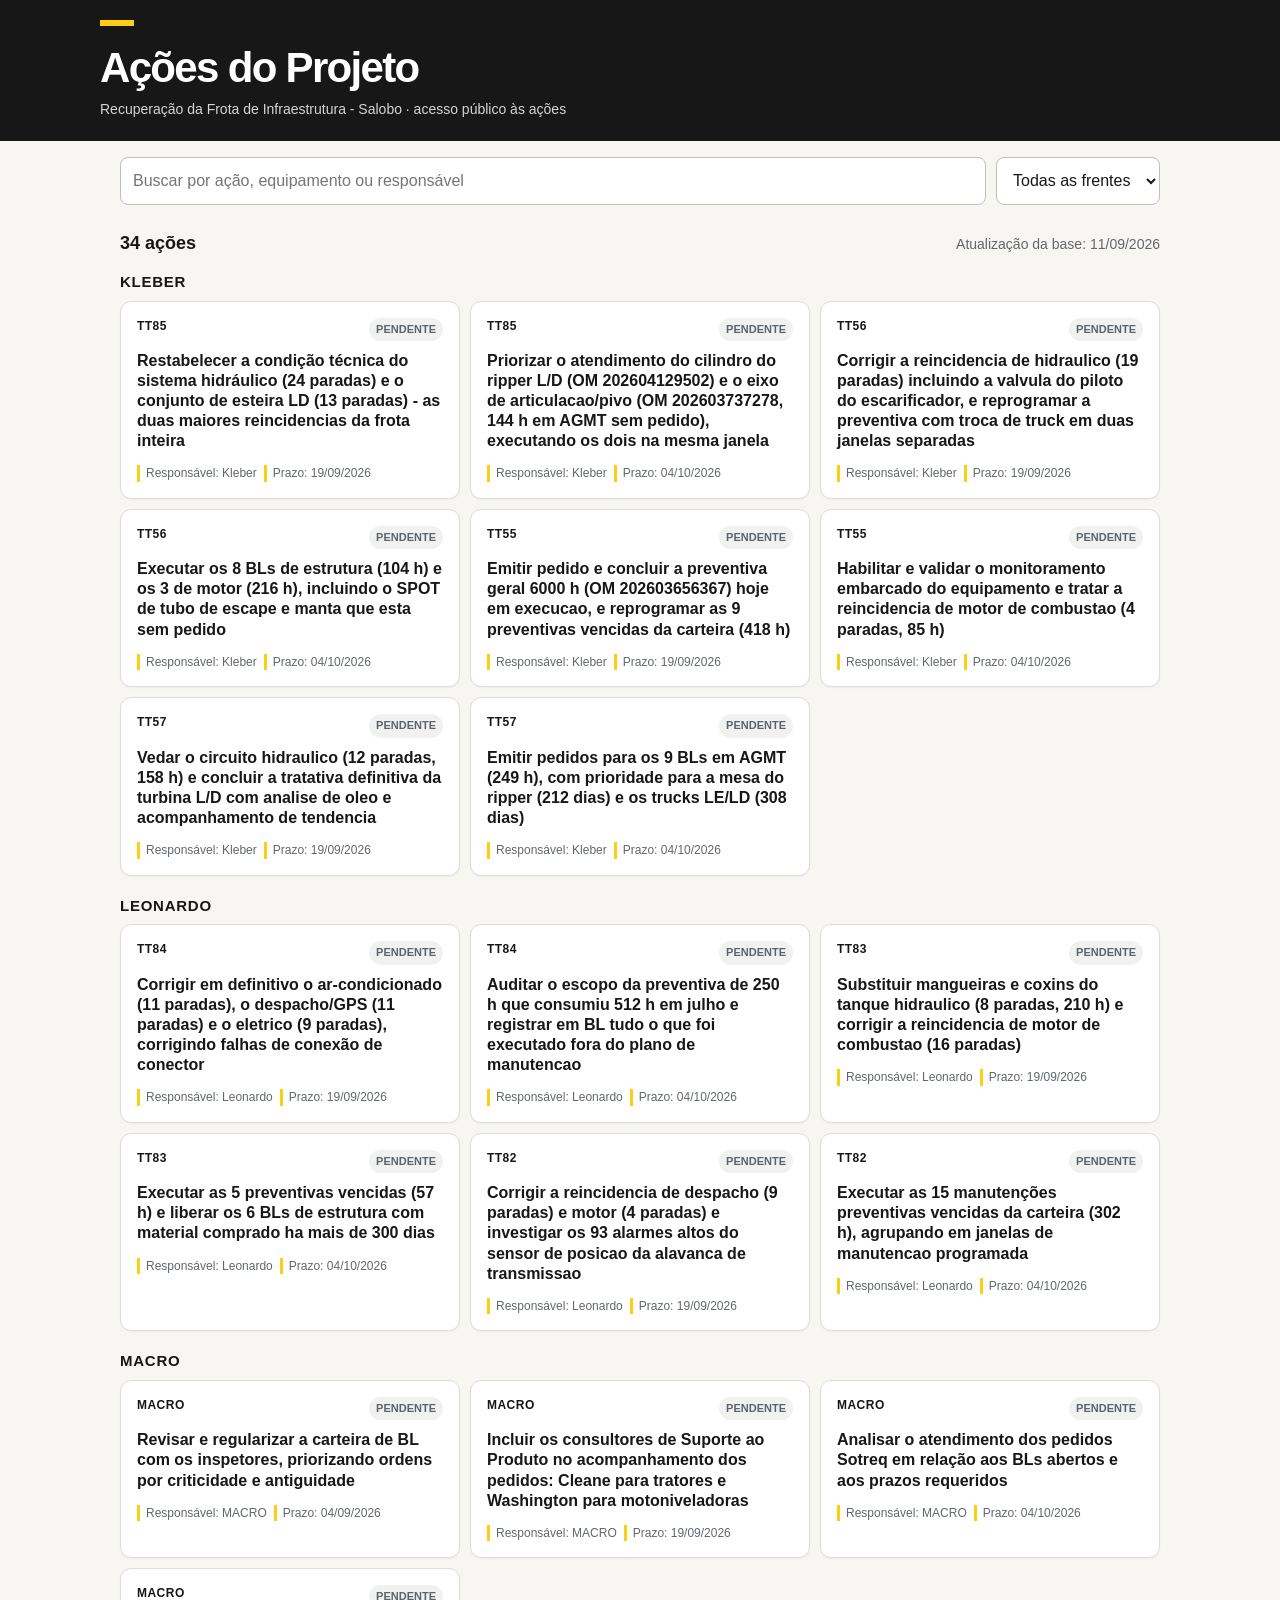
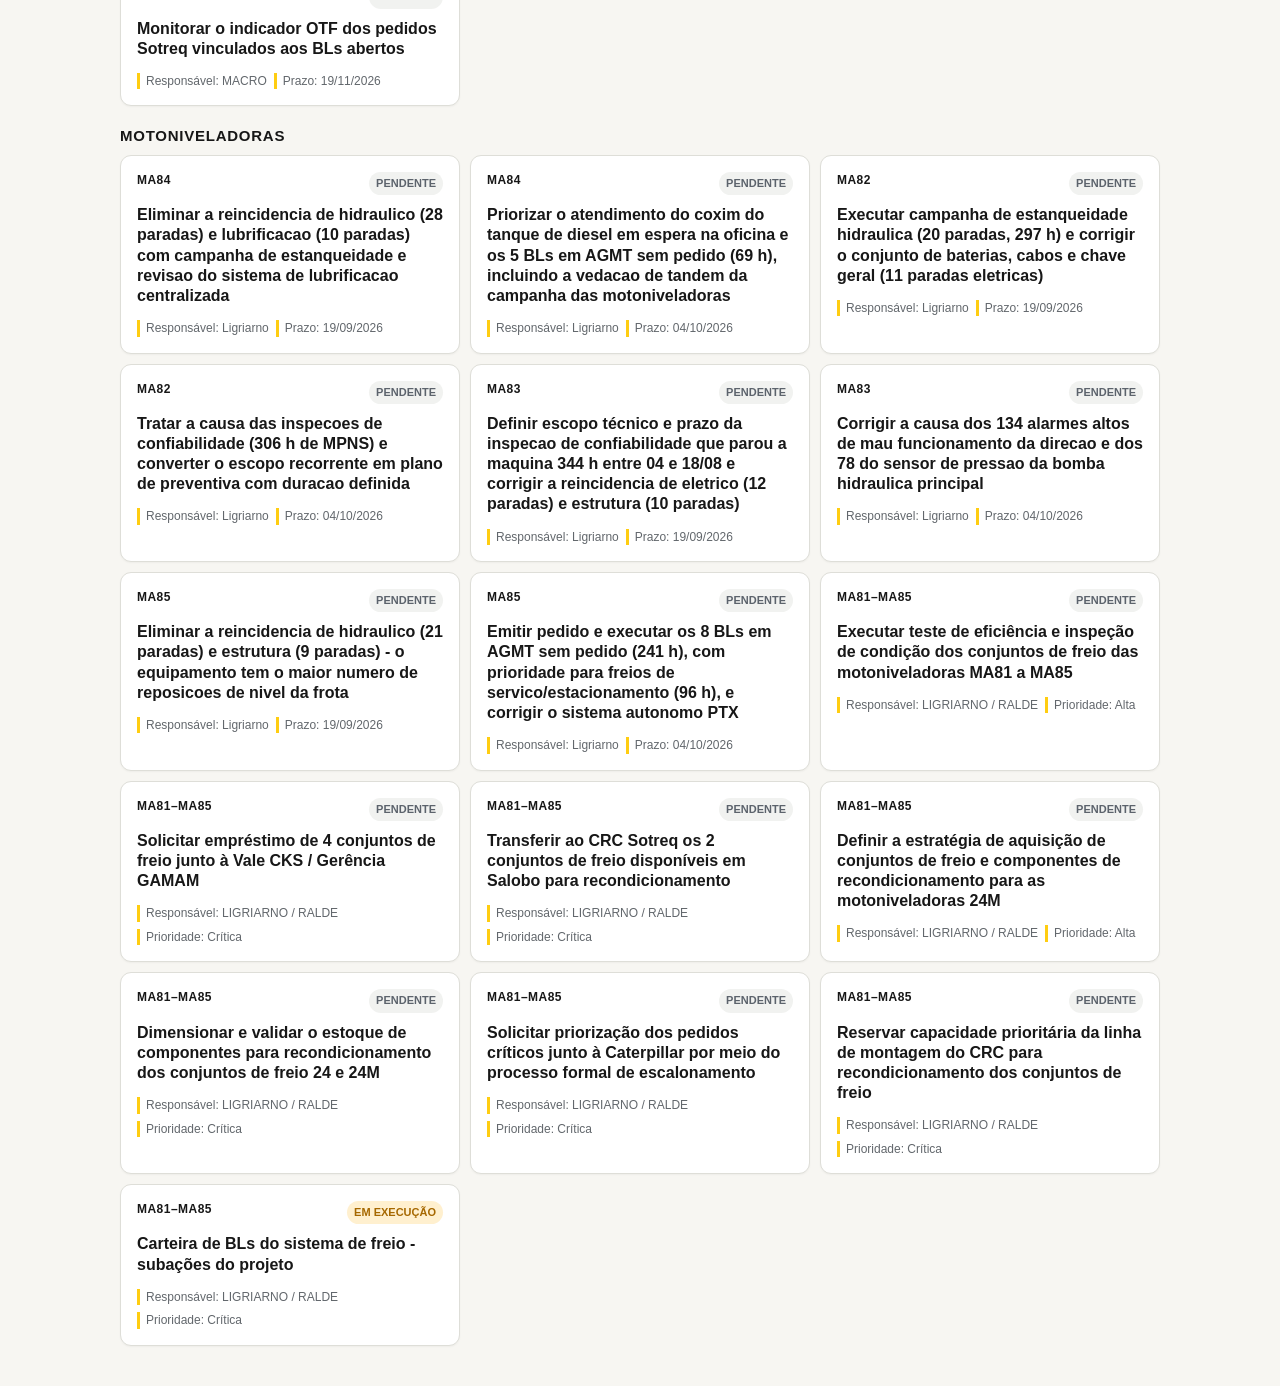
==== cliente/index.html @ 74383ab2 "Publica app do cliente com ações do projeto" ====
<!doctype html>
<html lang="pt-BR">
<head>
  <meta charset="utf-8">
  <meta name="viewport" content="width=device-width,initial-scale=1,viewport-fit=cover">
  <meta name="theme-color" content="#171717">
  <meta name="description" content="Ações do Projeto de Recuperação da Infraestrutura — Salobo.">
  <link rel="manifest" href="manifest.webmanifest">
  <link rel="apple-touch-icon" href="icon.svg">
  <title>Ações do Projeto — Salobo</title>
  <style>
    :root{--ink:#171717;--paper:#f7f6f2;--yellow:#ffcd11;--muted:#62676c;--line:#deded8;--green:#18794e;--red:#bf3d36;--amber:#a66800}*{box-sizing:border-box}body{margin:0;background:var(--paper);color:var(--ink);font-family:Arial,Helvetica,sans-serif;line-height:1.38}header{background:var(--ink);color:#fff;padding:max(20px,env(safe-area-inset-top)) 20px 22px}header>div,main{max-width:1080px;margin:auto}.mark{display:inline-block;width:34px;height:6px;background:var(--yellow);margin-bottom:14px}h1{font-size:clamp(25px,5vw,42px);line-height:1.06;margin:0 0 9px;letter-spacing:-.04em}header p{margin:0;color:#d5d5d2;font-size:14px}.controls{max-width:1080px;margin:0 auto;padding:16px 20px 10px;display:grid;gap:10px;grid-template-columns:1fr auto}.controls input,.controls select{width:100%;border:1px solid #bfc1bd;border-radius:8px;background:#fff;padding:12px;font:inherit;color:var(--ink)}main{padding:6px 20px 40px}.summary{display:flex;justify-content:space-between;align-items:baseline;gap:15px;margin:10px 0 16px;color:var(--muted);font-size:14px}.summary strong{color:var(--ink);font-size:18px}.groups{display:grid;gap:20px}.group>h2{font-size:15px;text-transform:uppercase;letter-spacing:.05em;margin:0 0 8px}.cards{display:grid;grid-template-columns:repeat(auto-fit,minmax(285px,1fr));gap:10px}.card{background:#fff;border:1px solid var(--line);border-radius:11px;padding:16px;box-shadow:0 1px 2px #0000000a}.card-top{display:flex;justify-content:space-between;gap:10px;margin-bottom:10px}.tag{font-weight:800;font-size:12px;letter-spacing:.04em}.status{font-size:11px;font-weight:800;padding:4px 7px;border-radius:99px;white-space:nowrap;background:#f0f1ef;color:#47505a}.status.concluida{background:#dff1e7;color:var(--green)}.status.execucao{background:#fff0cf;color:var(--amber)}.status.pendente{background:#f1f2f0;color:#5c636c}.title{font-weight:750;font-size:16px;line-height:1.26;margin:0 0 14px}.meta{display:flex;flex-wrap:wrap;gap:7px;color:var(--muted);font-size:12px}.meta span{border-left:3px solid var(--yellow);padding-left:6px}.empty{background:#fff;border:1px dashed #bbb;padding:26px;border-radius:10px;color:var(--muted);text-align:center}.install{position:fixed;right:16px;bottom:16px;z-index:2;border:0;border-radius:99px;background:var(--yellow);color:var(--ink);padding:12px 16px;font-weight:900;box-shadow:0 4px 16px #0004;cursor:pointer;display:none}@media(max-width:600px){header{padding-left:16px;padding-right:16px}.controls{padding-left:16px;padding-right:16px;grid-template-columns:1fr}main{padding-left:16px;padding-right:16px}.cards{grid-template-columns:1fr}.card{padding:14px}.summary{margin-top:5px}}
  </style>
</head>
<body>
<header><div><span class="mark"></span><h1>Ações do Projeto</h1><p id="subtitle"></p></div></header>
<section class="controls" aria-label="Filtros de ações"><input id="search" type="search" placeholder="Buscar por ação, equipamento ou responsável" autocomplete="off"><select id="front"><option value="">Todas as frentes</option></select></section>
<main><div class="summary"><strong id="count"></strong><span>Atualização da base: <span id="base"></span></span></div><section id="list" class="groups"></section></main>
<button id="install" class="install" type="button">Instalar app</button>
<script>
const DATA={"project":"Recuperação da Frota de Infraestrutura - Salobo","base":"11/09/2026","actions":[{"id":"M1","title":"Revisar e regularizar a carteira de BL com os inspetores, priorizando ordens por criticidade e antiguidade","status":"NÃO INICIADA","due":"04/09/2026","due_iso":"2026-09-04","front":"Macro","responsible":"MACRO","equipment":"MACRO","party":"","priority":""},{"id":"M2","title":"Incluir os consultores de Suporte ao Produto no acompanhamento dos pedidos: Cleane para tratores e Washington para motoniveladoras","status":"NÃO INICIADA","due":"19/09/2026","due_iso":"2026-09-19","front":"Macro","responsible":"MACRO","equipment":"MACRO","party":"","priority":""},{"id":"M3","title":"Analisar o atendimento dos pedidos Sotreq em relação aos BLs abertos e aos prazos requeridos","status":"NÃO INICIADA","due":"04/10/2026","due_iso":"2026-10-04","front":"Macro","responsible":"MACRO","equipment":"MACRO","party":"","priority":""},{"id":"M4","title":"Monitorar o indicador OTF dos pedidos Sotreq vinculados aos BLs abertos","status":"NÃO INICIADA","due":"19/11/2026","due_iso":"2026-11-19","front":"Macro","responsible":"MACRO","equipment":"MACRO","party":"","priority":""},{"id":"MA84-A1","title":"Eliminar a reincidencia de hidraulico (28 paradas) e lubrificacao (10 paradas) com campanha de estanqueidade e revisao do sistema de lubrificacao centralizada","status":"NÃO INICIADA","due":"19/09/2026","due_iso":"2026-09-19","front":"Motoniveladoras","responsible":"Ligriarno","equipment":"MA84","party":"","priority":""},{"id":"MA84-A2","title":"Priorizar o atendimento do coxim do tanque de diesel em espera na oficina e os 5 BLs em AGMT sem pedido (69 h), incluindo a vedacao de tandem da campanha das motoniveladoras","status":"NÃO INICIADA","due":"04/10/2026","due_iso":"2026-10-04","front":"Motoniveladoras","responsible":"Ligriarno","equipment":"MA84","party":"","priority":""},{"id":"MA82-A1","title":"Executar campanha de estanqueidade hidraulica (20 paradas, 297 h) e corrigir o conjunto de baterias, cabos e chave geral (11 paradas eletricas)","status":"NÃO INICIADA","due":"19/09/2026","due_iso":"2026-09-19","front":"Motoniveladoras","responsible":"Ligriarno","equipment":"MA82","party":"","priority":""},{"id":"MA82-A2","title":"Tratar a causa das inspecoes de confiabilidade (306 h de MPNS) e converter o escopo recorrente em plano de preventiva com duracao definida","status":"NÃO INICIADA","due":"04/10/2026","due_iso":"2026-10-04","front":"Motoniveladoras","responsible":"Ligriarno","equipment":"MA82","party":"","priority":""},{"id":"MA83-A1","title":"Definir escopo técnico e prazo da inspecao de confiabilidade que parou a maquina 344 h entre 04 e 18/08 e corrigir a reincidencia de eletrico (12 paradas) e estrutura (10 paradas)","status":"NÃO INICIADA","due":"19/09/2026","due_iso":"2026-09-19","front":"Motoniveladoras","responsible":"Ligriarno","equipment":"MA83","party":"","priority":""},{"id":"MA83-A2","title":"Corrigir a causa dos 134 alarmes altos de mau funcionamento da direcao e dos 78 do sensor de pressao da bomba hidraulica principal","status":"NÃO INICIADA","due":"04/10/2026","due_iso":"2026-10-04","front":"Motoniveladoras","responsible":"Ligriarno","equipment":"MA83","party":"","priority":""},{"id":"MA85-A1","title":"Eliminar a reincidencia de hidraulico (21 paradas) e estrutura (9 paradas) - o equipamento tem o maior numero de reposicoes de nivel da frota","status":"NÃO INICIADA","due":"19/09/2026","due_iso":"2026-09-19","front":"Motoniveladoras","responsible":"Ligriarno","equipment":"MA85","party":"","priority":""},{"id":"MA85-A2","title":"Emitir pedido e executar os 8 BLs em AGMT sem pedido (241 h), com prioridade para freios de servico/estacionamento (96 h), e corrigir o sistema autonomo PTX","status":"NÃO INICIADA","due":"04/10/2026","due_iso":"2026-10-04","front":"Motoniveladoras","responsible":"Ligriarno","equipment":"MA85","party":"","priority":""},{"id":"TT84-A1","title":"Corrigir em definitivo o ar-condicionado (11 paradas), o despacho/GPS (11 paradas) e o eletrico (9 paradas), corrigindo falhas de conexão de conector","status":"NÃO INICIADA","due":"19/09/2026","due_iso":"2026-09-19","front":"Leonardo","responsible":"Leonardo","equipment":"TT84","party":"","priority":""},{"id":"TT84-A2","title":"Auditar o escopo da preventiva de 250 h que consumiu 512 h em julho e registrar em BL tudo o que foi executado fora do plano de manutencao","status":"NÃO INICIADA","due":"04/10/2026","due_iso":"2026-10-04","front":"Leonardo","responsible":"Leonardo","equipment":"TT84","party":"","priority":""},{"id":"TT83-A1","title":"Substituir mangueiras e coxins do tanque hidraulico (8 paradas, 210 h) e corrigir a reincidencia de motor de combustao (16 paradas)","status":"NÃO INICIADA","due":"19/09/2026","due_iso":"2026-09-19","front":"Leonardo","responsible":"Leonardo","equipment":"TT83","party":"","priority":""},{"id":"TT83-A2","title":"Executar as 5 preventivas vencidas (57 h) e liberar os 6 BLs de estrutura com material comprado ha mais de 300 dias","status":"NÃO INICIADA","due":"04/10/2026","due_iso":"2026-10-04","front":"Leonardo","responsible":"Leonardo","equipment":"TT83","party":"","priority":""},{"id":"TT82-A1","title":"Corrigir a reincidencia de despacho (9 paradas) e motor (4 paradas) e investigar os 93 alarmes altos do sensor de posicao da alavanca de transmissao","status":"NÃO INICIADA","due":"19/09/2026","due_iso":"2026-09-19","front":"Leonardo","responsible":"Leonardo","equipment":"TT82","party":"","priority":""},{"id":"TT82-A2","title":"Executar as 15 manutenções preventivas vencidas da carteira (302 h), agrupando em janelas de manutencao programada","status":"NÃO INICIADA","due":"04/10/2026","due_iso":"2026-10-04","front":"Leonardo","responsible":"Leonardo","equipment":"TT82","party":"","priority":""},{"id":"TT85-A1","title":"Restabelecer a condição técnica do sistema hidráulico (24 paradas) e o conjunto de esteira LD (13 paradas) - as duas maiores reincidencias da frota inteira","status":"NÃO INICIADA","due":"19/09/2026","due_iso":"2026-09-19","front":"Kleber","responsible":"Kleber","equipment":"TT85","party":"","priority":""},{"id":"TT85-A2","title":"Priorizar o atendimento do cilindro do ripper L/D (OM 202604129502) e o eixo de articulacao/pivo (OM 202603737278, 144 h em AGMT sem pedido), executando os dois na mesma janela","status":"NÃO INICIADA","due":"04/10/2026","due_iso":"2026-10-04","front":"Kleber","responsible":"Kleber","equipment":"TT85","party":"","priority":""},{"id":"TT56-A1","title":"Corrigir a reincidencia de hidraulico (19 paradas) incluindo a valvula do piloto do escarificador, e reprogramar a preventiva com troca de truck em duas janelas separadas","status":"NÃO INICIADA","due":"19/09/2026","due_iso":"2026-09-19","front":"Kleber","responsible":"Kleber","equipment":"TT56","party":"","priority":""},{"id":"TT56-A2","title":"Executar os 8 BLs de estrutura (104 h) e os 3 de motor (216 h), incluindo o SPOT de tubo de escape e manta que esta sem pedido","status":"NÃO INICIADA","due":"04/10/2026","due_iso":"2026-10-04","front":"Kleber","responsible":"Kleber","equipment":"TT56","party":"","priority":""},{"id":"TT55-A1","title":"Emitir pedido e concluir a preventiva geral 6000 h (OM 202603656367) hoje em execucao, e reprogramar as 9 preventivas vencidas da carteira (418 h)","status":"NÃO INICIADA","due":"19/09/2026","due_iso":"2026-09-19","front":"Kleber","responsible":"Kleber","equipment":"TT55","party":"","priority":""},{"id":"TT55-A2","title":"Habilitar e validar o monitoramento embarcado do equipamento e tratar a reincidencia de motor de combustao (4 paradas, 85 h)","status":"NÃO INICIADA","due":"04/10/2026","due_iso":"2026-10-04","front":"Kleber","responsible":"Kleber","equipment":"TT55","party":"","priority":""},{"id":"TT57-A1","title":"Vedar o circuito hidraulico (12 paradas, 158 h) e concluir a tratativa definitiva da turbina L/D com analise de oleo e acompanhamento de tendencia","status":"NÃO INICIADA","due":"19/09/2026","due_iso":"2026-09-19","front":"Kleber","responsible":"Kleber","equipment":"TT57","party":"","priority":""},{"id":"TT57-A2","title":"Emitir pedidos para os 9 BLs em AGMT (249 h), com prioridade para a mesa do ripper (212 dias) e os trucks LE/LD (308 dias)","status":"NÃO INICIADA","due":"04/10/2026","due_iso":"2026-10-04","front":"Kleber","responsible":"Kleber","equipment":"TT57","party":"","priority":""},{"id":"V-01","title":"Executar teste de eficiência e inspeção de condição dos conjuntos de freio das motoniveladoras MA81 a MA85","status":"NÃO INICIADA","due":"","due_iso":"","front":"Motoniveladoras","responsible":"LIGRIARNO / RALDE","equipment":"MA81–MA85","party":"Vale","priority":"Alta"},{"id":"V-02","title":"Solicitar empréstimo de 4 conjuntos de freio junto à Vale CKS / Gerência GAMAM","status":"NÃO INICIADA","due":"","due_iso":"","front":"Motoniveladoras","responsible":"LIGRIARNO / RALDE","equipment":"MA81–MA85","party":"Vale","priority":"Crítica"},{"id":"V-03","title":"Transferir ao CRC Sotreq os 2 conjuntos de freio disponíveis em Salobo para recondicionamento","status":"NÃO INICIADA","due":"","due_iso":"","front":"Motoniveladoras","responsible":"LIGRIARNO / RALDE","equipment":"MA81–MA85","party":"Vale","priority":"Crítica"},{"id":"V-04","title":"Definir a estratégia de aquisição de conjuntos de freio e componentes de recondicionamento para as motoniveladoras 24M","status":"NÃO INICIADA","due":"","due_iso":"","front":"Motoniveladoras","responsible":"LIGRIARNO / RALDE","equipment":"MA81–MA85","party":"Vale","priority":"Alta"},{"id":"S-01","title":"Dimensionar e validar o estoque de componentes para recondicionamento dos conjuntos de freio 24 e 24M","status":"NÃO INICIADA","due":"","due_iso":"","front":"Motoniveladoras","responsible":"LIGRIARNO / RALDE","equipment":"MA81–MA85","party":"Sotreq","priority":"Crítica"},{"id":"S-02","title":"Solicitar priorização dos pedidos críticos junto à Caterpillar por meio do processo formal de escalonamento","status":"NÃO INICIADA","due":"","due_iso":"","front":"Motoniveladoras","responsible":"LIGRIARNO / RALDE","equipment":"MA81–MA85","party":"Sotreq / CSP","priority":"Crítica"},{"id":"S-03","title":"Reservar capacidade prioritária da linha de montagem do CRC para recondicionamento dos conjuntos de freio","status":"NÃO INICIADA","due":"","due_iso":"","front":"Motoniveladoras","responsible":"LIGRIARNO / RALDE","equipment":"MA81–MA85","party":"Sotreq / Gerência Suporte ao Produto","priority":"Crítica"},{"id":"FREIO-BL","title":"Carteira de BLs do sistema de freio - subações do projeto","status":"EM EXECUÇÃO","due":"","due_iso":"","front":"Motoniveladoras","responsible":"LIGRIARNO / RALDE","equipment":"MA81–MA85","party":"Vale / Sotreq","priority":"Crítica"}]};
const esc=v=>String(v??'').replace(/[&<>"']/g,c=>({'&':'&amp;','<':'&lt;','>':'&gt;','"':'&quot;',"'":'&#39;'}[c]));
const normal=v=>String(v||'').normalize('NFD').replace(/[\u0300-\u036f]/g,'').toLowerCase();
const labelStatus=s=>{const n=normal(s);return n.includes('conclu')?'CONCLUÍDA':n.includes('execu')?'EM EXECUÇÃO':'PENDENTE'};
const slug=s=>labelStatus(s)==='CONCLUÍDA'?'concluida':labelStatus(s)==='EM EXECUÇÃO'?'execucao':'pendente';
const fronts=[...new Set(DATA.actions.map(a=>a.front))].sort((a,b)=>a.localeCompare(b,'pt-BR'));
document.getElementById('subtitle').textContent=DATA.project+' · acesso público às ações'; document.getElementById('base').textContent=DATA.base;
document.getElementById('front').innerHTML+fronts.map(f=>'<option>'+esc(f)+'</option>').join('');
function render(){const q=normal(document.getElementById('search').value),front=document.getElementById('front').value;const arr=DATA.actions.filter(a=>!front||a.front===front).filter(a=>!q||normal([a.title,a.equipment,a.responsible,a.front,a.party].join(' ')).includes(q));document.getElementById('count').textContent=arr.length+' '+(arr.length===1?'ação':'ações');const groups=Object.groupBy(arr,a=>a.front);document.getElementById('list').innerHTML=arr.length?Object.entries(groups).sort(([a],[b])=>a.localeCompare(b,'pt-BR')).map(([name,items])=>'<section class="group"><h2>'+esc(name)+'</h2><div class="cards">'+items.map(a=>'<article class="card"><div class="card-top"><span class="tag">'+esc(a.equipment||a.id)+'</span><span class="status '+slug(a.status)+'">'+labelStatus(a.status)+'</span></div><p class="title">'+esc(a.title)+'</p><div class="meta"><span>Responsável: '+esc(a.responsible)+'</span>'+(a.due?'<span>Prazo: '+esc(a.due)+'</span>':'')+(a.priority?'<span>Prioridade: '+esc(a.priority)+'</span>':'')+'</div></article>').join('')+'</div></section>').join(''):'<div class="empty">Nenhuma ação encontrada com este filtro.</div>'}render();document.getElementById('search').addEventListener('input',render);document.getElementById('front').addEventListener('change',render);
let deferredPrompt;const install=document.getElementById('install');window.addEventListener('beforeinstallprompt',e=>{e.preventDefault();deferredPrompt=e;install.style.display='block'});install.addEventListener('click',async()=>{if(!deferredPrompt)return;deferredPrompt.prompt();await deferredPrompt.userChoice;deferredPrompt=null;install.style.display='none'});if('serviceWorker' in navigator)navigator.serviceWorker.register('sw.js');
</script>
</body></html>
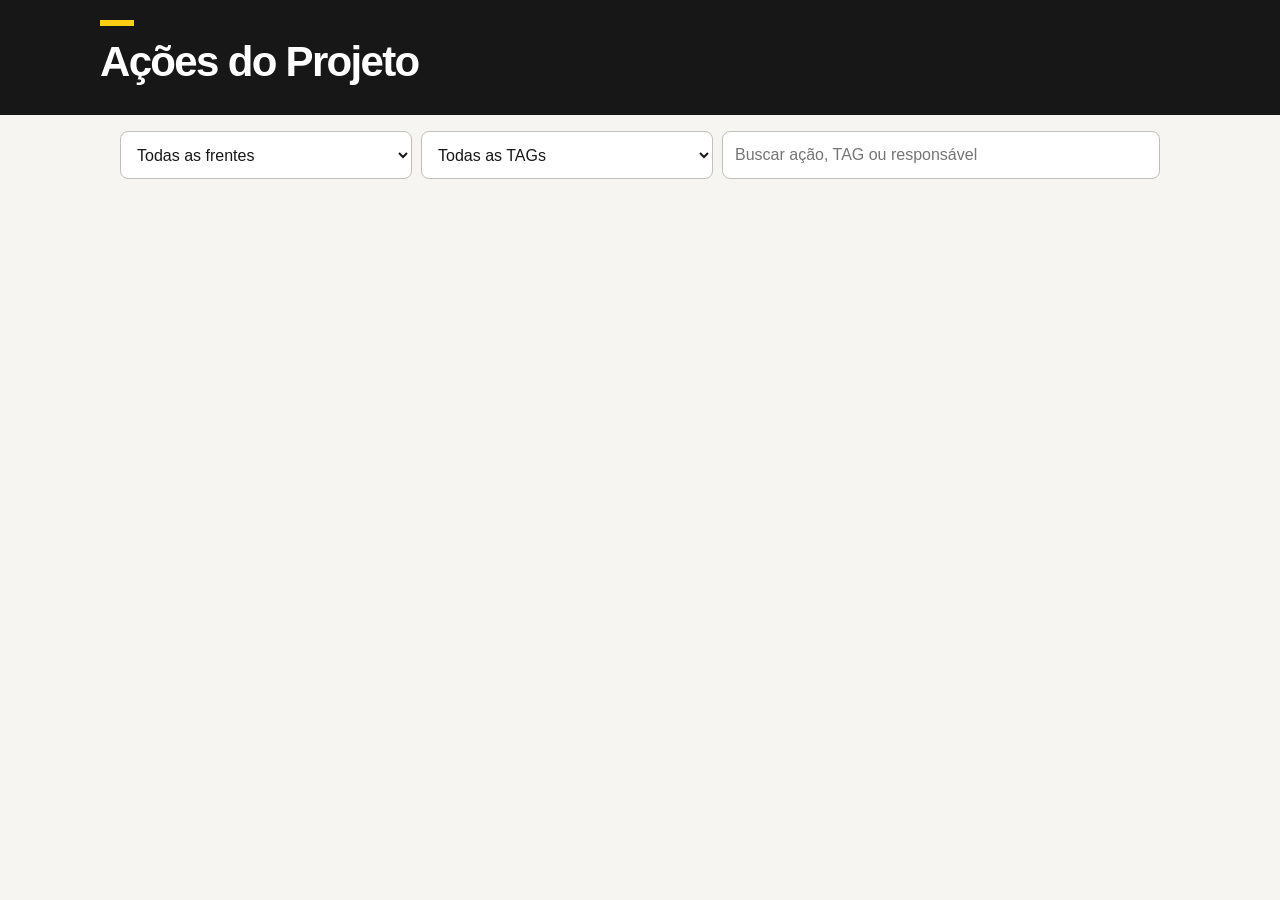
==== commit 3e38fd2a: "Atualiza app cliente com filtros, subações e execução" ====
--- a/cliente/index.html
+++ b/cliente/index.html
@@ -1,32 +1,28 @@
 <!doctype html>
-<html lang="pt-BR">
-<head>
-  <meta charset="utf-8">
-  <meta name="viewport" content="width=device-width,initial-scale=1,viewport-fit=cover">
-  <meta name="theme-color" content="#171717">
-  <meta name="description" content="Ações do Projeto de Recuperação da Infraestrutura — Salobo.">
-  <link rel="manifest" href="manifest.webmanifest">
-  <link rel="apple-touch-icon" href="icon.svg">
-  <title>Ações do Projeto — Salobo</title>
-  <style>
-    :root{--ink:#171717;--paper:#f7f6f2;--yellow:#ffcd11;--muted:#62676c;--line:#deded8;--green:#18794e;--red:#bf3d36;--amber:#a66800}*{box-sizing:border-box}body{margin:0;background:var(--paper);color:var(--ink);font-family:Arial,Helvetica,sans-serif;line-height:1.38}header{background:var(--ink);color:#fff;padding:max(20px,env(safe-area-inset-top)) 20px 22px}header>div,main{max-width:1080px;margin:auto}.mark{display:inline-block;width:34px;height:6px;background:var(--yellow);margin-bottom:14px}h1{font-size:clamp(25px,5vw,42px);line-height:1.06;margin:0 0 9px;letter-spacing:-.04em}header p{margin:0;color:#d5d5d2;font-size:14px}.controls{max-width:1080px;margin:0 auto;padding:16px 20px 10px;display:grid;gap:10px;grid-template-columns:1fr auto}.controls input,.controls select{width:100%;border:1px solid #bfc1bd;border-radius:8px;background:#fff;padding:12px;font:inherit;color:var(--ink)}main{padding:6px 20px 40px}.summary{display:flex;justify-content:space-between;align-items:baseline;gap:15px;margin:10px 0 16px;color:var(--muted);font-size:14px}.summary strong{color:var(--ink);font-size:18px}.groups{display:grid;gap:20px}.group>h2{font-size:15px;text-transform:uppercase;letter-spacing:.05em;margin:0 0 8px}.cards{display:grid;grid-template-columns:repeat(auto-fit,minmax(285px,1fr));gap:10px}.card{background:#fff;border:1px solid var(--line);border-radius:11px;padding:16px;box-shadow:0 1px 2px #0000000a}.card-top{display:flex;justify-content:space-between;gap:10px;margin-bottom:10px}.tag{font-weight:800;font-size:12px;letter-spacing:.04em}.status{font-size:11px;font-weight:800;padding:4px 7px;border-radius:99px;white-space:nowrap;background:#f0f1ef;color:#47505a}.status.concluida{background:#dff1e7;color:var(--green)}.status.execucao{background:#fff0cf;color:var(--amber)}.status.pendente{background:#f1f2f0;color:#5c636c}.title{font-weight:750;font-size:16px;line-height:1.26;margin:0 0 14px}.meta{display:flex;flex-wrap:wrap;gap:7px;color:var(--muted);font-size:12px}.meta span{border-left:3px solid var(--yellow);padding-left:6px}.empty{background:#fff;border:1px dashed #bbb;padding:26px;border-radius:10px;color:var(--muted);text-align:center}.install{position:fixed;right:16px;bottom:16px;z-index:2;border:0;border-radius:99px;background:var(--yellow);color:var(--ink);padding:12px 16px;font-weight:900;box-shadow:0 4px 16px #0004;cursor:pointer;display:none}@media(max-width:600px){header{padding-left:16px;padding-right:16px}.controls{padding-left:16px;padding-right:16px;grid-template-columns:1fr}main{padding-left:16px;padding-right:16px}.cards{grid-template-columns:1fr}.card{padding:14px}.summary{margin-top:5px}}
-  </style>
-</head>
-<body>
+<html lang="pt-BR"><head>
+<meta charset="utf-8"><meta name="viewport" content="width=device-width,initial-scale=1,viewport-fit=cover"><meta name="theme-color" content="#171717">
+<meta name="description" content="Ações do Projeto de Recuperação da Infraestrutura — Salobo."><link rel="manifest" href="manifest.webmanifest"><link rel="apple-touch-icon" href="icon.svg">
+<title>Ações do Projeto — Salobo</title>
+<style>
+:root{--ink:#171717;--paper:#f6f5f1;--yellow:#ffcd11;--muted:#62676c;--line:#deded8;--green:#18794e;--amber:#a66800}*{box-sizing:border-box}body{margin:0;background:var(--paper);color:var(--ink);font-family:Arial,Helvetica,sans-serif;line-height:1.38}header{background:var(--ink);color:#fff;padding:max(20px,env(safe-area-inset-top)) 20px 22px}header>div,main,.controls{max-width:1080px;margin:auto}.mark{display:block;width:34px;height:6px;background:var(--yellow);margin-bottom:14px}h1{font-size:clamp(26px,5vw,42px);line-height:1.05;margin:0 0 9px;letter-spacing:-.04em}header p{margin:0;color:#d5d5d2;font-size:14px}.controls{padding:16px 20px 8px;display:grid;gap:9px;grid-template-columns:1fr 1fr 1.5fr}.controls input,.controls select{width:100%;border:1px solid #bfc1bd;border-radius:8px;background:#fff;padding:12px;font:inherit;color:var(--ink)}main{padding:5px 20px 42px}.meters{display:grid;grid-template-columns:repeat(2,minmax(0,1fr));gap:10px;margin:8px 0 18px}.meter{background:#fff;border:1px solid var(--line);border-radius:10px;padding:10px;display:flex;align-items:center;gap:12px}.meter svg{width:112px;flex:0 0 112px}.meter b{display:block;font-size:26px;line-height:1}.meter small{display:block;color:var(--muted);margin-top:3px}.groups{display:grid;gap:20px}.group>h2{font-size:15px;text-transform:uppercase;letter-spacing:.05em;margin:0 0 8px}.cards{display:grid;grid-template-columns:repeat(auto-fit,minmax(300px,1fr));gap:10px}.card{background:#fff;border:1px solid var(--line);border-radius:11px;overflow:hidden}.action{padding:14px}.actiontop{display:grid;grid-template-columns:auto 1fr auto;gap:9px;align-items:start}.check{width:20px;height:20px;accent-color:var(--green);cursor:pointer;margin-top:1px}.tag{font-size:11px;font-weight:900;letter-spacing:.05em}.title{font-weight:750;font-size:16px;line-height:1.27;margin:6px 0 12px}.state{font-size:10px;font-weight:900;padding:4px 7px;border-radius:99px;background:#f0f1ef;white-space:nowrap}.state.done{background:#dff1e7;color:var(--green)}.meta{display:flex;flex-wrap:wrap;gap:7px;color:var(--muted);font-size:12px}.meta span{border-left:3px solid var(--yellow);padding-left:6px}details{border-top:1px solid var(--line)}summary{padding:10px 14px;font-weight:800;font-size:12px;cursor:pointer;color:#343a40}summary::marker{color:var(--amber)}.subs{padding:0 14px 12px;display:grid;gap:7px}.subrow{display:grid;grid-template-columns:auto 1fr;gap:8px;padding:9px;background:#f7f8f6;border-radius:7px;font-size:12px}.subrow b{display:block;font-size:10px;color:#545c64;margin-bottom:3px}.empty{background:#fff;border:1px dashed #bbb;padding:26px;border-radius:10px;color:var(--muted);text-align:center}.install{position:fixed;right:16px;bottom:16px;z-index:2;border:0;border-radius:99px;background:var(--yellow);color:var(--ink);padding:12px 16px;font-weight:900;box-shadow:0 4px 16px #0004;cursor:pointer;display:none}@media(max-width:700px){header{padding-left:16px;padding-right:16px}.controls{padding-left:16px;padding-right:16px;grid-template-columns:1fr}.meters{grid-template-columns:1fr}.meter svg{width:96px;flex-basis:96px}main{padding-left:16px;padding-right:16px}.cards{grid-template-columns:1fr}.action{padding:13px}}
+</style></head><body>
 <header><div><span class="mark"></span><h1>Ações do Projeto</h1><p id="subtitle"></p></div></header>
-<section class="controls" aria-label="Filtros de ações"><input id="search" type="search" placeholder="Buscar por ação, equipamento ou responsável" autocomplete="off"><select id="front"><option value="">Todas as frentes</option></select></section>
-<main><div class="summary"><strong id="count"></strong><span>Atualização da base: <span id="base"></span></span></div><section id="list" class="groups"></section></main>
-<button id="install" class="install" type="button">Instalar app</button>
+<section class="controls" aria-label="Filtros de ações"><select id="front" aria-label="Frente responsável"><option value="">Todas as frentes</option></select><select id="tag" aria-label="TAG da frota"><option value="">Todas as TAGs</option></select><input id="search" type="search" placeholder="Buscar ação, TAG ou responsável" autocomplete="off"></section>
+<main><section class="meters" id="meters" aria-label="Medidores de execução"></section><section id="list" class="groups"></section></main><button id="install" class="install" type="button">Instalar app</button>
 <script>
-const DATA={"project":"Recuperação da Frota de Infraestrutura - Salobo","base":"11/09/2026","actions":[{"id":"M1","title":"Revisar e regularizar a carteira de BL com os inspetores, priorizando ordens por criticidade e antiguidade","status":"NÃO INICIADA","due":"04/09/2026","due_iso":"2026-09-04","front":"Macro","responsible":"MACRO","equipment":"MACRO","party":"","priority":""},{"id":"M2","title":"Incluir os consultores de Suporte ao Produto no acompanhamento dos pedidos: Cleane para tratores e Washington para motoniveladoras","status":"NÃO INICIADA","due":"19/09/2026","due_iso":"2026-09-19","front":"Macro","responsible":"MACRO","equipment":"MACRO","party":"","priority":""},{"id":"M3","title":"Analisar o atendimento dos pedidos Sotreq em relação aos BLs abertos e aos prazos requeridos","status":"NÃO INICIADA","due":"04/10/2026","due_iso":"2026-10-04","front":"Macro","responsible":"MACRO","equipment":"MACRO","party":"","priority":""},{"id":"M4","title":"Monitorar o indicador OTF dos pedidos Sotreq vinculados aos BLs abertos","status":"NÃO INICIADA","due":"19/11/2026","due_iso":"2026-11-19","front":"Macro","responsible":"MACRO","equipment":"MACRO","party":"","priority":""},{"id":"MA84-A1","title":"Eliminar a reincidencia de hidraulico (28 paradas) e lubrificacao (10 paradas) com campanha de estanqueidade e revisao do sistema de lubrificacao centralizada","status":"NÃO INICIADA","due":"19/09/2026","due_iso":"2026-09-19","front":"Motoniveladoras","responsible":"Ligriarno","equipment":"MA84","party":"","priority":""},{"id":"MA84-A2","title":"Priorizar o atendimento do coxim do tanque de diesel em espera na oficina e os 5 BLs em AGMT sem pedido (69 h), incluindo a vedacao de tandem da campanha das motoniveladoras","status":"NÃO INICIADA","due":"04/10/2026","due_iso":"2026-10-04","front":"Motoniveladoras","responsible":"Ligriarno","equipment":"MA84","party":"","priority":""},{"id":"MA82-A1","title":"Executar campanha de estanqueidade hidraulica (20 paradas, 297 h) e corrigir o conjunto de baterias, cabos e chave geral (11 paradas eletricas)","status":"NÃO INICIADA","due":"19/09/2026","due_iso":"2026-09-19","front":"Motoniveladoras","responsible":"Ligriarno","equipment":"MA82","party":"","priority":""},{"id":"MA82-A2","title":"Tratar a causa das inspecoes de confiabilidade (306 h de MPNS) e converter o escopo recorrente em plano de preventiva com duracao definida","status":"NÃO INICIADA","due":"04/10/2026","due_iso":"2026-10-04","front":"Motoniveladoras","responsible":"Ligriarno","equipment":"MA82","party":"","priority":""},{"id":"MA83-A1","title":"Definir escopo técnico e prazo da inspecao de confiabilidade que parou a maquina 344 h entre 04 e 18/08 e corrigir a reincidencia de eletrico (12 paradas) e estrutura (10 paradas)","status":"NÃO INICIADA","due":"19/09/2026","due_iso":"2026-09-19","front":"Motoniveladoras","responsible":"Ligriarno","equipment":"MA83","party":"","priority":""},{"id":"MA83-A2","title":"Corrigir a causa dos 134 alarmes altos de mau funcionamento da direcao e dos 78 do sensor de pressao da bomba hidraulica principal","status":"NÃO INICIADA","due":"04/10/2026","due_iso":"2026-10-04","front":"Motoniveladoras","responsible":"Ligriarno","equipment":"MA83","party":"","priority":""},{"id":"MA85-A1","title":"Eliminar a reincidencia de hidraulico (21 paradas) e estrutura (9 paradas) - o equipamento tem o maior numero de reposicoes de nivel da frota","status":"NÃO INICIADA","due":"19/09/2026","due_iso":"2026-09-19","front":"Motoniveladoras","responsible":"Ligriarno","equipment":"MA85","party":"","priority":""},{"id":"MA85-A2","title":"Emitir pedido e executar os 8 BLs em AGMT sem pedido (241 h), com prioridade para freios de servico/estacionamento (96 h), e corrigir o sistema autonomo PTX","status":"NÃO INICIADA","due":"04/10/2026","due_iso":"2026-10-04","front":"Motoniveladoras","responsible":"Ligriarno","equipment":"MA85","party":"","priority":""},{"id":"TT84-A1","title":"Corrigir em definitivo o ar-condicionado (11 paradas), o despacho/GPS (11 paradas) e o eletrico (9 paradas), corrigindo falhas de conexão de conector","status":"NÃO INICIADA","due":"19/09/2026","due_iso":"2026-09-19","front":"Leonardo","responsible":"Leonardo","equipment":"TT84","party":"","priority":""},{"id":"TT84-A2","title":"Auditar o escopo da preventiva de 250 h que consumiu 512 h em julho e registrar em BL tudo o que foi executado fora do plano de manutencao","status":"NÃO INICIADA","due":"04/10/2026","due_iso":"2026-10-04","front":"Leonardo","responsible":"Leonardo","equipment":"TT84","party":"","priority":""},{"id":"TT83-A1","title":"Substituir mangueiras e coxins do tanque hidraulico (8 paradas, 210 h) e corrigir a reincidencia de motor de combustao (16 paradas)","status":"NÃO INICIADA","due":"19/09/2026","due_iso":"2026-09-19","front":"Leonardo","responsible":"Leonardo","equipment":"TT83","party":"","priority":""},{"id":"TT83-A2","title":"Executar as 5 preventivas vencidas (57 h) e liberar os 6 BLs de estrutura com material comprado ha mais de 300 dias","status":"NÃO INICIADA","due":"04/10/2026","due_iso":"2026-10-04","front":"Leonardo","responsible":"Leonardo","equipment":"TT83","party":"","priority":""},{"id":"TT82-A1","title":"Corrigir a reincidencia de despacho (9 paradas) e motor (4 paradas) e investigar os 93 alarmes altos do sensor de posicao da alavanca de transmissao","status":"NÃO INICIADA","due":"19/09/2026","due_iso":"2026-09-19","front":"Leonardo","responsible":"Leonardo","equipment":"TT82","party":"","priority":""},{"id":"TT82-A2","title":"Executar as 15 manutenções preventivas vencidas da carteira (302 h), agrupando em janelas de manutencao programada","status":"NÃO INICIADA","due":"04/10/2026","due_iso":"2026-10-04","front":"Leonardo","responsible":"Leonardo","equipment":"TT82","party":"","priority":""},{"id":"TT85-A1","title":"Restabelecer a condição técnica do sistema hidráulico (24 paradas) e o conjunto de esteira LD (13 paradas) - as duas maiores reincidencias da frota inteira","status":"NÃO INICIADA","due":"19/09/2026","due_iso":"2026-09-19","front":"Kleber","responsible":"Kleber","equipment":"TT85","party":"","priority":""},{"id":"TT85-A2","title":"Priorizar o atendimento do cilindro do ripper L/D (OM 202604129502) e o eixo de articulacao/pivo (OM 202603737278, 144 h em AGMT sem pedido), executando os dois na mesma janela","status":"NÃO INICIADA","due":"04/10/2026","due_iso":"2026-10-04","front":"Kleber","responsible":"Kleber","equipment":"TT85","party":"","priority":""},{"id":"TT56-A1","title":"Corrigir a reincidencia de hidraulico (19 paradas) incluindo a valvula do piloto do escarificador, e reprogramar a preventiva com troca de truck em duas janelas separadas","status":"NÃO INICIADA","due":"19/09/2026","due_iso":"2026-09-19","front":"Kleber","responsible":"Kleber","equipment":"TT56","party":"","priority":""},{"id":"TT56-A2","title":"Executar os 8 BLs de estrutura (104 h) e os 3 de motor (216 h), incluindo o SPOT de tubo de escape e manta que esta sem pedido","status":"NÃO INICIADA","due":"04/10/2026","due_iso":"2026-10-04","front":"Kleber","responsible":"Kleber","equipment":"TT56","party":"","priority":""},{"id":"TT55-A1","title":"Emitir pedido e concluir a preventiva geral 6000 h (OM 202603656367) hoje em execucao, e reprogramar as 9 preventivas vencidas da carteira (418 h)","status":"NÃO INICIADA","due":"19/09/2026","due_iso":"2026-09-19","front":"Kleber","responsible":"Kleber","equipment":"TT55","party":"","priority":""},{"id":"TT55-A2","title":"Habilitar e validar o monitoramento embarcado do equipamento e tratar a reincidencia de motor de combustao (4 paradas, 85 h)","status":"NÃO INICIADA","due":"04/10/2026","due_iso":"2026-10-04","front":"Kleber","responsible":"Kleber","equipment":"TT55","party":"","priority":""},{"id":"TT57-A1","title":"Vedar o circuito hidraulico (12 paradas, 158 h) e concluir a tratativa definitiva da turbina L/D com analise de oleo e acompanhamento de tendencia","status":"NÃO INICIADA","due":"19/09/2026","due_iso":"2026-09-19","front":"Kleber","responsible":"Kleber","equipment":"TT57","party":"","priority":""},{"id":"TT57-A2","title":"Emitir pedidos para os 9 BLs em AGMT (249 h), com prioridade para a mesa do ripper (212 dias) e os trucks LE/LD (308 dias)","status":"NÃO INICIADA","due":"04/10/2026","due_iso":"2026-10-04","front":"Kleber","responsible":"Kleber","equipment":"TT57","party":"","priority":""},{"id":"V-01","title":"Executar teste de eficiência e inspeção de condição dos conjuntos de freio das motoniveladoras MA81 a MA85","status":"NÃO INICIADA","due":"","due_iso":"","front":"Motoniveladoras","responsible":"LIGRIARNO / RALDE","equipment":"MA81–MA85","party":"Vale","priority":"Alta"},{"id":"V-02","title":"Solicitar empréstimo de 4 conjuntos de freio junto à Vale CKS / Gerência GAMAM","status":"NÃO INICIADA","due":"","due_iso":"","front":"Motoniveladoras","responsible":"LIGRIARNO / RALDE","equipment":"MA81–MA85","party":"Vale","priority":"Crítica"},{"id":"V-03","title":"Transferir ao CRC Sotreq os 2 conjuntos de freio disponíveis em Salobo para recondicionamento","status":"NÃO INICIADA","due":"","due_iso":"","front":"Motoniveladoras","responsible":"LIGRIARNO / RALDE","equipment":"MA81–MA85","party":"Vale","priority":"Crítica"},{"id":"V-04","title":"Definir a estratégia de aquisição de conjuntos de freio e componentes de recondicionamento para as motoniveladoras 24M","status":"NÃO INICIADA","due":"","due_iso":"","front":"Motoniveladoras","responsible":"LIGRIARNO / RALDE","equipment":"MA81–MA85","party":"Vale","priority":"Alta"},{"id":"S-01","title":"Dimensionar e validar o estoque de componentes para recondicionamento dos conjuntos de freio 24 e 24M","status":"NÃO INICIADA","due":"","due_iso":"","front":"Motoniveladoras","responsible":"LIGRIARNO / RALDE","equipment":"MA81–MA85","party":"Sotreq","priority":"Crítica"},{"id":"S-02","title":"Solicitar priorização dos pedidos críticos junto à Caterpillar por meio do processo formal de escalonamento","status":"NÃO INICIADA","due":"","due_iso":"","front":"Motoniveladoras","responsible":"LIGRIARNO / RALDE","equipment":"MA81–MA85","party":"Sotreq / CSP","priority":"Crítica"},{"id":"S-03","title":"Reservar capacidade prioritária da linha de montagem do CRC para recondicionamento dos conjuntos de freio","status":"NÃO INICIADA","due":"","due_iso":"","front":"Motoniveladoras","responsible":"LIGRIARNO / RALDE","equipment":"MA81–MA85","party":"Sotreq / Gerência Suporte ao Produto","priority":"Crítica"},{"id":"FREIO-BL","title":"Carteira de BLs do sistema de freio - subações do projeto","status":"EM EXECUÇÃO","due":"","due_iso":"","front":"Motoniveladoras","responsible":"LIGRIARNO / RALDE","equipment":"MA81–MA85","party":"Vale / Sotreq","priority":"Crítica"}]};
+const DATA={"project":"Recuperação da Frota de Infraestrutura - Salobo","base":"11/09/2026","actions":[{"id":"M1","title":"Revisar e regularizar a carteira de BL com os inspetores, priorizando ordens por criticidade e antiguidade","status":"NÃO INICIADA","due":"04/09/2026","due_iso":"2026-09-04","front":"Samuel","responsible":"Samuel","equipment":"SAMUEL","party":"","priority":""},{"id":"M2","title":"Incluir os consultores de Suporte ao Produto no acompanhamento dos pedidos: Cleane para tratores e Washington para motoniveladoras","status":"NÃO INICIADA","due":"19/09/2026","due_iso":"2026-09-19","front":"Samuel","responsible":"Samuel","equipment":"SAMUEL","party":"","priority":""},{"id":"M3","title":"Analisar o atendimento dos pedidos Sotreq em relação aos BLs abertos e aos prazos requeridos","status":"NÃO INICIADA","due":"04/10/2026","due_iso":"2026-10-04","front":"Samuel","responsible":"Samuel","equipment":"SAMUEL","party":"","priority":""},{"id":"M4","title":"Monitorar o indicador OTF dos pedidos Sotreq vinculados aos BLs abertos","status":"NÃO INICIADA","due":"19/11/2026","due_iso":"2026-11-19","front":"Samuel","responsible":"Samuel","equipment":"SAMUEL","party":"","priority":""},{"id":"MA84-A1","title":"Eliminar a reincidencia de hidraulico (28 paradas) e lubrificacao (10 paradas) com campanha de estanqueidade e revisao do sistema de lubrificacao centralizada","status":"NÃO INICIADA","due":"19/09/2026","due_iso":"2026-09-19","front":"Motoniveladoras","responsible":"Ligriarno","equipment":"MA84","party":"","priority":""},{"id":"MA84-A2","title":"Priorizar o atendimento do coxim do tanque de diesel em espera na oficina e os 5 BLs em AGMT sem pedido (69 h), incluindo a vedacao de tandem da campanha das motoniveladoras","status":"NÃO INICIADA","due":"04/10/2026","due_iso":"2026-10-04","front":"Motoniveladoras","responsible":"Ligriarno","equipment":"MA84","party":"","priority":""},{"id":"MA82-A1","title":"Executar campanha de estanqueidade hidraulica (20 paradas, 297 h) e corrigir o conjunto de baterias, cabos e chave geral (11 paradas eletricas)","status":"NÃO INICIADA","due":"19/09/2026","due_iso":"2026-09-19","front":"Motoniveladoras","responsible":"Ligriarno","equipment":"MA82","party":"","priority":""},{"id":"MA82-A2","title":"Tratar a causa das inspecoes de confiabilidade (306 h de MPNS) e converter o escopo recorrente em plano de preventiva com duracao definida","status":"NÃO INICIADA","due":"04/10/2026","due_iso":"2026-10-04","front":"Motoniveladoras","responsible":"Ligriarno","equipment":"MA82","party":"","priority":""},{"id":"MA83-A1","title":"Definir escopo técnico e prazo da inspecao de confiabilidade que parou a maquina 344 h entre 04 e 18/08 e corrigir a reincidencia de eletrico (12 paradas) e estrutura (10 paradas)","status":"NÃO INICIADA","due":"19/09/2026","due_iso":"2026-09-19","front":"Motoniveladoras","responsible":"Ligriarno","equipment":"MA83","party":"","priority":""},{"id":"MA83-A2","title":"Corrigir a causa dos 134 alarmes altos de mau funcionamento da direcao e dos 78 do sensor de pressao da bomba hidraulica principal","status":"NÃO INICIADA","due":"04/10/2026","due_iso":"2026-10-04","front":"Motoniveladoras","responsible":"Ligriarno","equipment":"MA83","party":"","priority":""},{"id":"MA85-A1","title":"Eliminar a reincidencia de hidraulico (21 paradas) e estrutura (9 paradas) - o equipamento tem o maior numero de reposicoes de nivel da frota","status":"NÃO INICIADA","due":"19/09/2026","due_iso":"2026-09-19","front":"Motoniveladoras","responsible":"Ligriarno","equipment":"MA85","party":"","priority":""},{"id":"MA85-A2","title":"Emitir pedido e executar os 8 BLs em AGMT sem pedido (241 h), com prioridade para freios de servico/estacionamento (96 h), e corrigir o sistema autonomo PTX","status":"NÃO INICIADA","due":"04/10/2026","due_iso":"2026-10-04","front":"Motoniveladoras","responsible":"Ligriarno","equipment":"MA85","party":"","priority":""},{"id":"TT84-A1","title":"Corrigir em definitivo o ar-condicionado (11 paradas), o despacho/GPS (11 paradas) e o eletrico (9 paradas), corrigindo falhas de conexão de conector","status":"NÃO INICIADA","due":"19/09/2026","due_iso":"2026-09-19","front":"Leonardo","responsible":"Leonardo","equipment":"TT84","party":"","priority":""},{"id":"TT84-A2","title":"Auditar o escopo da preventiva de 250 h que consumiu 512 h em julho e registrar em BL tudo o que foi executado fora do plano de manutencao","status":"NÃO INICIADA","due":"04/10/2026","due_iso":"2026-10-04","front":"Leonardo","responsible":"Leonardo","equipment":"TT84","party":"","priority":""},{"id":"TT83-A1","title":"Substituir mangueiras e coxins do tanque hidraulico (8 paradas, 210 h) e corrigir a reincidencia de motor de combustao (16 paradas)","status":"NÃO INICIADA","due":"19/09/2026","due_iso":"2026-09-19","front":"Leonardo","responsible":"Leonardo","equipment":"TT83","party":"","priority":""},{"id":"TT83-A2","title":"Executar as 5 preventivas vencidas (57 h) e liberar os 6 BLs de estrutura com material comprado ha mais de 300 dias","status":"NÃO INICIADA","due":"04/10/2026","due_iso":"2026-10-04","front":"Leonardo","responsible":"Leonardo","equipment":"TT83","party":"","priority":""},{"id":"TT82-A1","title":"Corrigir a reincidencia de despacho (9 paradas) e motor (4 paradas) e investigar os 93 alarmes altos do sensor de posicao da alavanca de transmissao","status":"NÃO INICIADA","due":"19/09/2026","due_iso":"2026-09-19","front":"Leonardo","responsible":"Leonardo","equipment":"TT82","party":"","priority":""},{"id":"TT82-A2","title":"Executar as 15 manutenções preventivas vencidas da carteira (302 h), agrupando em janelas de manutencao programada","status":"NÃO INICIADA","due":"04/10/2026","due_iso":"2026-10-04","front":"Leonardo","responsible":"Leonardo","equipment":"TT82","party":"","priority":""},{"id":"TT85-A1","title":"Restabelecer a condição técnica do sistema hidráulico (24 paradas) e o conjunto de esteira LD (13 paradas) - as duas maiores reincidencias da frota inteira","status":"NÃO INICIADA","due":"19/09/2026","due_iso":"2026-09-19","front":"Kleber","responsible":"Kleber","equipment":"TT85","party":"","priority":""},{"id":"TT85-A2","title":"Priorizar o atendimento do cilindro do ripper L/D (OM 202604129502) e o eixo de articulacao/pivo (OM 202603737278, 144 h em AGMT sem pedido), executando os dois na mesma janela","status":"NÃO INICIADA","due":"04/10/2026","due_iso":"2026-10-04","front":"Kleber","responsible":"Kleber","equipment":"TT85","party":"","priority":""},{"id":"TT56-A1","title":"Corrigir a reincidencia de hidraulico (19 paradas) incluindo a valvula do piloto do escarificador, e reprogramar a preventiva com troca de truck em duas janelas separadas","status":"NÃO INICIADA","due":"19/09/2026","due_iso":"2026-09-19","front":"Kleber","responsible":"Kleber","equipment":"TT56","party":"","priority":""},{"id":"TT56-A2","title":"Executar os 8 BLs de estrutura (104 h) e os 3 de motor (216 h), incluindo o SPOT de tubo de escape e manta que esta sem pedido","status":"NÃO INICIADA","due":"04/10/2026","due_iso":"2026-10-04","front":"Kleber","responsible":"Kleber","equipment":"TT56","party":"","priority":""},{"id":"TT55-A1","title":"Emitir pedido e concluir a preventiva geral 6000 h (OM 202603656367) hoje em execucao, e reprogramar as 9 preventivas vencidas da carteira (418 h)","status":"NÃO INICIADA","due":"19/09/2026","due_iso":"2026-09-19","front":"Kleber","responsible":"Kleber","equipment":"TT55","party":"","priority":""},{"id":"TT55-A2","title":"Habilitar e validar o monitoramento embarcado do equipamento e tratar a reincidencia de motor de combustao (4 paradas, 85 h)","status":"NÃO INICIADA","due":"04/10/2026","due_iso":"2026-10-04","front":"Kleber","responsible":"Kleber","equipment":"TT55","party":"","priority":""},{"id":"TT57-A1","title":"Vedar o circuito hidraulico (12 paradas, 158 h) e concluir a tratativa definitiva da turbina L/D com analise de oleo e acompanhamento de tendencia","status":"NÃO INICIADA","due":"19/09/2026","due_iso":"2026-09-19","front":"Kleber","responsible":"Kleber","equipment":"TT57","party":"","priority":""},{"id":"TT57-A2","title":"Emitir pedidos para os 9 BLs em AGMT (249 h), com prioridade para a mesa do ripper (212 dias) e os trucks LE/LD (308 dias)","status":"NÃO INICIADA","due":"04/10/2026","due_iso":"2026-10-04","front":"Kleber","responsible":"Kleber","equipment":"TT57","party":"","priority":""},{"id":"V-01","title":"Executar teste de eficiência e inspeção de condição dos conjuntos de freio das motoniveladoras MA81 a MA85","status":"NÃO INICIADA","due":"","due_iso":"","front":"Motoniveladoras","responsible":"LIGRIARNO / RALDE","equipment":"MA81–MA85","party":"Vale","priority":"Alta"},{"id":"V-02","title":"Solicitar empréstimo de 4 conjuntos de freio junto à Vale CKS / Gerência GAMAM","status":"NÃO INICIADA","due":"","due_iso":"","front":"Motoniveladoras","responsible":"LIGRIARNO / RALDE","equipment":"MA81–MA85","party":"Vale","priority":"Crítica"},{"id":"V-03","title":"Transferir ao CRC Sotreq os 2 conjuntos de freio disponíveis em Salobo para recondicionamento","status":"NÃO INICIADA","due":"","due_iso":"","front":"Motoniveladoras","responsible":"LIGRIARNO / RALDE","equipment":"MA81–MA85","party":"Vale","priority":"Crítica"},{"id":"V-04","title":"Definir a estratégia de aquisição de conjuntos de freio e componentes de recondicionamento para as motoniveladoras 24M","status":"NÃO INICIADA","due":"","due_iso":"","front":"Motoniveladoras","responsible":"LIGRIARNO / RALDE","equipment":"MA81–MA85","party":"Vale","priority":"Alta"},{"id":"S-01","title":"Dimensionar e validar o estoque de componentes para recondicionamento dos conjuntos de freio 24 e 24M","status":"NÃO INICIADA","due":"","due_iso":"","front":"Motoniveladoras","responsible":"LIGRIARNO / RALDE","equipment":"MA81–MA85","party":"Sotreq","priority":"Crítica"},{"id":"S-02","title":"Solicitar priorização dos pedidos críticos junto à Caterpillar por meio do processo formal de escalonamento","status":"NÃO INICIADA","due":"","due_iso":"","front":"Motoniveladoras","responsible":"LIGRIARNO / RALDE","equipment":"MA81–MA85","party":"Sotreq / CSP","priority":"Crítica"},{"id":"S-03","title":"Reservar capacidade prioritária da linha de montagem do CRC para recondicionamento dos conjuntos de freio","status":"NÃO INICIADA","due":"","due_iso":"","front":"Motoniveladoras","responsible":"LIGRIARNO / RALDE","equipment":"MA81–MA85","party":"Sotreq / Gerência Suporte ao Produto","priority":"Crítica"},{"id":"FREIO-BL","title":"Carteira de BLs do sistema de freio - subações do projeto","status":"EM EXECUÇÃO","due":"","due_iso":"","front":"Motoniveladoras","responsible":"LIGRIARNO / RALDE","equipment":"MA81–MA85","party":"Vale / Sotreq","priority":"Crítica"}],"subactions":[{"id":"MA84-A1-1","action_id":"MA84-A1","front":"Motoniveladoras","equipment":"MA84","type":"NOTA","number":"202600057601","description":"IS-MA84-1-CORRIGIR FIX/PLAC REDUTOR DIAN","status":"NÃO INICIADA","responsible":"LIGRIARNO / RALDE"},{"id":"MA84-A1-2","action_id":"MA84-A1","front":"Motoniveladoras","equipment":"MA84","type":"NOTA","number":"202600376736","description":"IS-MA84-1-TRC/CILINDRO/DIREÇÃO/LD","status":"NÃO INICIADA","responsible":"LIGRIARNO / RALDE"},{"id":"MA84-A1-3","action_id":"MA84-A1","front":"Motoniveladoras","equipment":"MA84","type":"NOTA","number":"202600767806","description":"IS-MA84-TRC/CONJUNTO/LÂMINA","status":"NÃO INICIADA","responsible":"LIGRIARNO / RALDE"},{"id":"MA84-A1-4","action_id":"MA84-A1","front":"Motoniveladoras","equipment":"MA84","type":"NOTA","number":"202600982608","description":"IS-1-MA84-CORR/VAZAME/GASES/TURBINA","status":"NÃO INICIADA","responsible":"LIGRIARNO / RALDE"},{"id":"MA84-A1-5","action_id":"MA84-A1","front":"Motoniveladoras","equipment":"MA84","type":"NOTA","number":"202600991533","description":"IS-2-MA84-TRC/VEDAÇÃ/JANELA/TANDEM/LDLE","status":"NÃO INICIADA","responsible":"LIGRIARNO / RALDE"},{"id":"MA84-A1-6","action_id":"MA84-A1","front":"Motoniveladoras","equipment":"MA84","type":"NOTA","number":"202600991596","description":"IS-2-MA84-TRC/CABOS/BATERIA/CHAVE/GERAL","status":"NÃO INICIADA","responsible":"LIGRIARNO / RALDE"},{"id":"MA84-A1-7","action_id":"MA84-A1","front":"Motoniveladoras","equipment":"MA84","type":"NOTA","number":"202601042818","description":"IS-MA84-INSTALAR SENSOR NIVEL HIDRAULICO","status":"NÃO INICIADA","responsible":"LIGRIARNO / RALDE"},{"id":"MA84-A1-8","action_id":"MA84-A1","front":"Motoniveladoras","equipment":"MA84","type":"NOTA","number":"202601090841","description":"LAUDO_AOL REDUTOR DE GIRO DIANTEIRO MA84","status":"NÃO INICIADA","responsible":"LIGRIARNO / RALDE"},{"id":"MA84-A1-9","action_id":"MA84-A1","front":"Motoniveladoras","equipment":"MA84","type":"NOTA","number":"202601113255","description":"IS-MA84-1-TRC/FREIO TANDEM/LD/DIAN/TRASE","status":"NÃO INICIADA","responsible":"LIGRIARNO / RALDE"},{"id":"MA84-A1-10","action_id":"MA84-A1","front":"Motoniveladoras","equipment":"MA84","type":"NOTA","number":"202601153989","description":"IS-MA84-2-TRC/CILINDRO/DESLOCA/LAMINA","status":"NÃO INICIADA","responsible":"LIGRIARNO / RALDE"},{"id":"MA84-A1-11","action_id":"MA84-A1","front":"Motoniveladoras","equipment":"MA84","type":"NOTA","number":"202601246139","description":"IS-MA84-1 – LAUDO SISTEMA DE COMBUSTÍVEL","status":"NÃO INICIADA","responsible":"LIGRIARNO / RALDE"},{"id":"MA84-A1-12","action_id":"MA84-A1","front":"Motoniveladoras","equipment":"MA84","type":"NOTA","number":"202601253716","description":"IS-MA84-1-TRC VEDAÇÕES TANDEN/FIX DIFERE","status":"NÃO INICIADA","responsible":"LIGRIARNO / RALDE"},{"id":"MA84-A1-13","action_id":"MA84-A1","front":"Motoniveladoras","equipment":"MA84","type":"NOTA","number":"202601257052","description":"IS-MA84-1 – SUBSTITUIR GP HIDRÁULICO","status":"NÃO INICIADA","responsible":"LIGRIARNO / RALDE"},{"id":"MA84-A1-14","action_id":"MA84-A1","front":"Motoniveladoras","equipment":"MA84","type":"NOTA","number":"202601262896","description":"IS-MA84-1 –SUBST/PINOS DA LAMINA","status":"NÃO INICIADA","responsible":"LIGRIARNO / RALDE"},{"id":"MA84-A1-15","action_id":"MA84-A1","front":"Motoniveladoras","equipment":"MA84","type":"NOTA","number":"202601323449","description":"IS-MA84-TRC KIT CHUVA(SIST LIMPADOR)","status":"NÃO INICIADA","responsible":"LIGRIARNO / RALDE"},{"id":"MA84-A1-16","action_id":"MA84-A1","front":"Motoniveladoras","equipment":"MA84","type":"NOTA","number":"202601363327","description":"IS-1-MA84-TROCAR BORDAS DA LÂMINA 75mm","status":"NÃO INICIADA","responsible":"LIGRIARNO / RALDE"},{"id":"MA84-A1-17","action_id":"MA84-A1","front":"Motoniveladoras","equipment":"MA84","type":"NOTA","number":"202601499269","description":"MA84-SUSTITUIR BATERIA SISTEMA AFEX","status":"NÃO INICIADA","responsible":"LIGRIARNO / RALDE"},{"id":"MA82-A1-1","action_id":"MA82-A1","front":"Motoniveladoras","equipment":"MA82","type":"NOTA","number":"202501831074","description":"IS-MA82-1-TROCAR LAMINA","status":"NÃO INICIADA","responsible":"LIGRIARNO / RALDE"},{"id":"MA82-A1-2","action_id":"MA82-A1","front":"Motoniveladoras","equipment":"MA82","type":"NOTA","number":"202502013760","description":"IS-MA82-TRC-2-SUPORTE JOYSTICK LH","status":"NÃO INICIADA","responsible":"LIGRIARNO / RALDE"},{"id":"MA82-A1-3","action_id":"MA82-A1","front":"Motoniveladoras","equipment":"MA82","type":"NOTA","number":"202600140371","description":"IS-MA82-1-CORRIGIR FIX/PLAC REDUTOR TRAS","status":"NÃO INICIADA","responsible":"LIGRIARNO / RALDE"},{"id":"MA82-A1-4","action_id":"MA82-A1","front":"Motoniveladoras","equipment":"MA82","type":"NOTA","number":"202600478551","description":"IS-MA82-1-SUBS/HOLOFOTE/PLATAFORMA","status":"NÃO INICIADA","responsible":"LIGRIARNO / RALDE"},{"id":"MA82-A1-5","action_id":"MA82-A1","front":"Motoniveladoras","equipment":"MA82","type":"NOTA","number":"202600700806","description":"IS-MA82-2-TRC/AFTERCOOLER","status":"NÃO INICIADA","responsible":"LIGRIARNO / RALDE"},{"id":"MA82-A1-6","action_id":"MA82-A1","front":"Motoniveladoras","equipment":"MA82","type":"NOTA","number":"202601042815","description":"IS-MA82-INSTALAR SENSOR NIVEL HIDRAULICO","status":"NÃO INICIADA","responsible":"LIGRIARNO / RALDE"},{"id":"MA82-A1-7","action_id":"MA82-A1","front":"Motoniveladoras","equipment":"MA82","type":"NOTA","number":"202601047432","description":"MA82-SUBSTITUIR FREIO L/E","status":"NÃO INICIADA","responsible":"LIGRIARNO / RALDE"},{"id":"MA82-A1-8","action_id":"MA82-A1","front":"Motoniveladoras","equipment":"MA82","type":"NOTA","number":"202601052293","description":"IS-MA82-1-TRC VEDAÇÕES TANDEN/FIX DIFERE","status":"NÃO INICIADA","responsible":"LIGRIARNO / RALDE"},{"id":"MA82-A1-9","action_id":"MA82-A1","front":"Motoniveladoras","equipment":"MA82","type":"NOTA","number":"202601077512","description":"IS-MA82-2-REVITALIZAR/CAIXA/DIJUNTOR","status":"NÃO INICIADA","responsible":"LIGRIARNO / RALDE"},{"id":"MA82-A1-10","action_id":"MA82-A1","front":"Motoniveladoras","equipment":"MA82","type":"NOTA","number":"202601199506","description":"IS-MA82-1-TRC/TAMPA/TQ/HIDRÁULICO","status":"NÃO INICIADA","responsible":"LIGRIARNO / RALDE"},{"id":"MA82-A1-11","action_id":"MA82-A1","front":"Motoniveladoras","equipment":"MA82","type":"NOTA","number":"202601214041","description":"IS-1-MA82-TROCAR BORDAS DA LÂMINA","status":"NÃO INICIADA","responsible":"LIGRIARNO / RALDE"},{"id":"MA82-A1-12","action_id":"MA82-A1","front":"Motoniveladoras","equipment":"MA82","type":"NOTA","number":"202601246061","description":"IS-MA82-1 – SUBSTITUIR GP HIDRÁULICO LE","status":"NÃO INICIADA","responsible":"LIGRIARNO / RALDE"},{"id":"MA82-A1-13","action_id":"MA82-A1","front":"Motoniveladoras","equipment":"MA82","type":"NOTA","number":"202601295949","description":"IS-MA82-1 – REVITALIZAR SISTEMA HIDRÁULI","status":"NÃO INICIADA","responsible":"LIGRIARNO / RALDE"},{"id":"MA82-A1-14","action_id":"MA82-A1","front":"Motoniveladoras","equipment":"MA82","type":"NOTA","number":"202601323339","description":"IS-MA82-TRC KIT CHUVA(SIST LIMPADOR)","status":"NÃO INICIADA","responsible":"LIGRIARNO / RALDE"},{"id":"MA82-A1-15","action_id":"MA82-A1","front":"Motoniveladoras","equipment":"MA82","type":"NOTA","number":"202601462870","description":"IS-1-MA82-TROCAR FREIOS DE SERVIÇOS LD L","status":"NÃO INICIADA","responsible":"LIGRIARNO / RALDE"},{"id":"MA83-A1-1","action_id":"MA83-A1","front":"Motoniveladoras","equipment":"MA83","type":"NOTA","number":"202501657386","description":"IS-MA83-1-TROCAR LAMINA","status":"NÃO INICIADA","responsible":"LIGRIARNO / RALDE"},{"id":"MA83-A1-2","action_id":"MA83-A1","front":"Motoniveladoras","equipment":"MA83","type":"NOTA","number":"202600747713","description":"IS-MA83-1-TRC VEDAÇÕES TANDEN/FIX DIFERE","status":"NÃO INICIADA","responsible":"LIGRIARNO / RALDE"},{"id":"MA83-A1-3","action_id":"MA83-A1","front":"Motoniveladoras","equipment":"MA83","type":"NOTA","number":"202600771120","description":"IS-MA83-3-REVITAL/LINHA/HIDRA/CHAS/DIANT","status":"NÃO INICIADA","responsible":"LIGRIARNO / RALDE"},{"id":"MA83-A1-4","action_id":"MA83-A1","front":"Motoniveladoras","equipment":"MA83","type":"NOTA","number":"202601042817","description":"IS-MA83-INSTALAR SENSOR NIVEL HIDRAULICO","status":"NÃO INICIADA","responsible":"LIGRIARNO / RALDE"},{"id":"MA83-A1-5","action_id":"MA83-A1","front":"Motoniveladoras","equipment":"MA83","type":"NOTA","number":"202601183966","description":"IS-MA83-1-TROCAR AR CONDICIONADO HDS","status":"NÃO INICIADA","responsible":"LIGRIARNO / RALDE"},{"id":"MA83-A1-6","action_id":"MA83-A1","front":"Motoniveladoras","equipment":"MA83","type":"NOTA","number":"202601214048","description":"IS-1-MA83-TROCAR BORDAS DA LÂMINA","status":"NÃO INICIADA","responsible":"LIGRIARNO / RALDE"},{"id":"MA83-A1-7","action_id":"MA83-A1","front":"Motoniveladoras","equipment":"MA83","type":"NOTA","number":"202601296784","description":"IS-MA83-1 – REVITALIZAR SISTEMA HIDRÁULI","status":"NÃO INICIADA","responsible":"LIGRIARNO / RALDE"},{"id":"MA83-A1-8","action_id":"MA83-A1","front":"Motoniveladoras","equipment":"MA83","type":"NOTA","number":"202601323447","description":"IS-MA83-TRC KIT CHUVA(SIST LIMPADOR)","status":"NÃO INICIADA","responsible":"LIGRIARNO / RALDE"},{"id":"MA83-A1-9","action_id":"MA83-A1","front":"Motoniveladoras","equipment":"MA83","type":"NOTA","number":"202601379230","description":"IS-MA83-2-APLICAR MANTAS TÉRMICAS","status":"NÃO INICIADA","responsible":"LIGRIARNO / RALDE"},{"id":"MA83-A1-10","action_id":"MA83-A1","front":"Motoniveladoras","equipment":"MA83","type":"NOTA","number":"202601463105","description":"IS-MA83-1-TRC/FREIOS/TRAS/DIR/DIANT/ESQ","status":"NÃO INICIADA","responsible":"LIGRIARNO / RALDE"},{"id":"MA83-A1-11","action_id":"MA83-A1","front":"Motoniveladoras","equipment":"MA83","type":"NOTA","number":"202601474745","description":"IS-MA83-1 SUBST GP MOTOR VENT RADIADOR","status":"NÃO INICIADA","responsible":"LIGRIARNO / RALDE"},{"id":"MA83-A1-12","action_id":"MA83-A1","front":"Motoniveladoras","equipment":"MA83","type":"NOTA","number":"202601474852","description":"IS-MA83-1 SUBST SEGUIMEN PARCIAL DO GIRO","status":"NÃO INICIADA","responsible":"LIGRIARNO / RALDE"},{"id":"MA83-A1-13","action_id":"MA83-A1","front":"Motoniveladoras","equipment":"MA83","type":"NOTA","number":"202601513649","description":"MA83-REMOVER E INSTALAR PINO CILINDRO EL","status":"NÃO INICIADA","responsible":"LIGRIARNO / RALDE"},{"id":"MA85-A1-1","action_id":"MA85-A1","front":"Motoniveladoras","equipment":"MA85","type":"NOTA","number":"202502374152","description":"IS-MA85-1-REVITALIZAR FIXAÇÃO REDUTORES","status":"NÃO INICIADA","responsible":"LIGRIARNO / RALDE"},{"id":"MA85-A1-2","action_id":"MA85-A1","front":"Motoniveladoras","equipment":"MA85","type":"NOTA","number":"202600195934","description":"IS-MA85-1-TROCAR LAMINA","status":"NÃO INICIADA","responsible":"LIGRIARNO / RALDE"},{"id":"MA85-A1-3","action_id":"MA85-A1","front":"Motoniveladoras","equipment":"MA85","type":"NOTA","number":"202600332294","description":"IS-MA85-1-TROCAR COXINS CABINE OPERADOR","status":"NÃO INICIADA","responsible":"LIGRIARNO / RALDE"},{"id":"MA85-A1-4","action_id":"MA85-A1","front":"Motoniveladoras","equipment":"MA85","type":"NOTA","number":"202600419864","description":"IS-MA85-1-REPOR BLOCOS FIXAÇÃO MANG LD","status":"NÃO INICIADA","responsible":"LIGRIARNO / RALDE"},{"id":"MA85-A1-5","action_id":"MA85-A1","front":"Motoniveladoras","equipment":"MA85","type":"NOTA","number":"202600468227","description":"IS-MA85-1-CORR/FOLG/YOKE/CILIND/DRAWBAR","status":"NÃO INICIADA","responsible":"LIGRIARNO / RALDE"},{"id":"MA85-A1-6","action_id":"MA85-A1","front":"Motoniveladoras","equipment":"MA85","type":"NOTA","number":"202600595358","description":"IS-MA85-1-TRC CONJUNTO EXCÊNTRICO ELO ME","status":"NÃO INICIADA","responsible":"LIGRIARNO / RALDE"},{"id":"MA85-A1-7","action_id":"MA85-A1","front":"Motoniveladoras","equipment":"MA85","type":"NOTA","number":"202600968268","description":"IS-1-MA85-TRC/GRUPO/MANIFOLD/FREIO","status":"NÃO INICIADA","responsible":"LIGRIARNO / RALDE"},{"id":"MA85-A1-8","action_id":"MA85-A1","front":"Motoniveladoras","equipment":"MA85","type":"NOTA","number":"202601003948","description":"IS-MA85-FREIOS DE SERVIÇO/ESTACIONAMENTO","status":"NÃO INICIADA","responsible":"LIGRIARNO / RALDE"},{"id":"MA85-A1-9","action_id":"MA85-A1","front":"Motoniveladoras","equipment":"MA85","type":"NOTA","number":"202601039782","description":"IS-MA85-1-TROCAR MOTOR DIESEL/CONVERSOR","status":"NÃO INICIADA","responsible":"LIGRIARNO / RALDE"},{"id":"MA85-A1-10","action_id":"MA85-A1","front":"Motoniveladoras","equipment":"MA85","type":"NOTA","number":"202601169160","description":"IS-MA85-1-SUB/MANTA TÉRMICA","status":"NÃO INICIADA","responsible":"LIGRIARNO / RALDE"},{"id":"MA85-A1-11","action_id":"MA85-A1","front":"Motoniveladoras","equipment":"MA85","type":"NOTA","number":"202601184043","description":"IS-MA85-1-INSTALAR AR CONDICIONADO HDS","status":"NÃO INICIADA","responsible":"LIGRIARNO / RALDE"},{"id":"MA85-A1-12","action_id":"MA85-A1","front":"Motoniveladoras","equipment":"MA85","type":"NOTA","number":"202601206704","description":"IS-MA85-1-CORR/FOLGA/ARTIULAÇÃO/SUPERIOR","status":"NÃO INICIADA","responsible":"LIGRIARNO / RALDE"},{"id":"MA85-A1-13","action_id":"MA85-A1","front":"Motoniveladoras","equipment":"MA85","type":"NOTA","number":"202601218070","description":"IS-MA85-1-TROCAR COXINS TANQUE DIESEL","status":"NÃO INICIADA","responsible":"LIGRIARNO / RALDE"},{"id":"MA85-A1-14","action_id":"MA85-A1","front":"Motoniveladoras","equipment":"MA85","type":"NOTA","number":"202601218215","description":"IS-MA85-1-TROCAR SENSOR PRESSÃO AUTOLUB","status":"NÃO INICIADA","responsible":"LIGRIARNO / RALDE"},{"id":"MA85-A1-15","action_id":"MA85-A1","front":"Motoniveladoras","equipment":"MA85","type":"NOTA","number":"202601253723","description":"IS-MA85-1 – SUBSTITUIR GP HIDRÁULICO LE","status":"NÃO INICIADA","responsible":"LIGRIARNO / RALDE"},{"id":"MA85-A1-16","action_id":"MA85-A1","front":"Motoniveladoras","equipment":"MA85","type":"NOTA","number":"202601253811","description":"IS-MA85-1-TRC VEDAÇÕES TANDEN/FIX DIFERE","status":"NÃO INICIADA","responsible":"LIGRIARNO / RALDE"},{"id":"MA85-A1-17","action_id":"MA85-A1","front":"Motoniveladoras","equipment":"MA85","type":"NOTA","number":"202601281823","description":"IS-MA85-1-TRC/TROCADOR/CALOR/DIESEL","status":"NÃO INICIADA","responsible":"LIGRIARNO / RALDE"},{"id":"MA85-A1-18","action_id":"MA85-A1","front":"Motoniveladoras","equipment":"MA85","type":"NOTA","number":"202601290677","description":"IS-MA85-2-SUBST PROTEÇÃO LATERAL","status":"NÃO INICIADA","responsible":"LIGRIARNO / RALDE"},{"id":"MA85-A1-19","action_id":"MA85-A1","front":"Motoniveladoras","equipment":"MA85","type":"NOTA","number":"202601290896","description":"IS-MA85-2-REVITALIZAR SIST HIDR FRONT","status":"NÃO INICIADA","responsible":"LIGRIARNO / RALDE"},{"id":"MA85-A1-20","action_id":"MA85-A1","front":"Motoniveladoras","equipment":"MA85","type":"NOTA","number":"202601295815","description":"IS-MA85-1-TRC CHICOTE ELETR CIL DIREÇÃO","status":"NÃO INICIADA","responsible":"LIGRIARNO / RALDE"},{"id":"MA85-A1-21","action_id":"MA85-A1","front":"Motoniveladoras","equipment":"MA85","type":"NOTA","number":"202601303767","description":"IS-1-MA85-CORRIGIR FOLGA NO EIXO DIANTEI","status":"NÃO INICIADA","responsible":"LIGRIARNO / RALDE"},{"id":"MA85-A1-22","action_id":"MA85-A1","front":"Motoniveladoras","equipment":"MA85","type":"NOTA","number":"202601323542","description":"IS-MA85-TRC KIT CHUVA(SIST LIMPADOR)","status":"NÃO INICIADA","responsible":"LIGRIARNO / RALDE"},{"id":"MA85-A1-23","action_id":"MA85-A1","front":"Motoniveladoras","equipment":"MA85","type":"NOTA","number":"202601433960","description":"LAUDO_AOL MOTOR DIESEL MA85","status":"NÃO INICIADA","responsible":"LIGRIARNO / RALDE"},{"id":"MA85-A1-24","action_id":"MA85-A1","front":"Motoniveladoras","equipment":"MA85","type":"NOTA","number":"202601434180","description":"LAUDO_AOL TRANSMISSÃO MA85","status":"NÃO INICIADA","responsible":"LIGRIARNO / RALDE"},{"id":"MA85-A1-25","action_id":"MA85-A1","front":"Motoniveladoras","equipment":"MA85","type":"NOTA","number":"202601507530","description":"MA85_RETIRADA DA BATERIA","status":"NÃO INICIADA","responsible":"LIGRIARNO / RALDE"},{"id":"MA85-A1-26","action_id":"MA85-A1","front":"Motoniveladoras","equipment":"MA85","type":"NOTA","number":"202601509891","description":"MA85-DESMONTAGEM SISTEMA SPCI","status":"NÃO INICIADA","responsible":"LIGRIARNO / RALDE"},{"id":"MA85-A1-27","action_id":"MA85-A1","front":"Motoniveladoras","equipment":"MA85","type":"NOTA","number":"202601509921","description":"MA85-DESMONTAGEM SISTEMA SPCI","status":"NÃO INICIADA","responsible":"LIGRIARNO / RALDE"},{"id":"TT84-A1-1","action_id":"TT84-A1","front":"Leonardo","equipment":"TT84","type":"NOTA","number":"202401931912","description":"P0-TT84-REVITALIZAR SISTEMA LUBRIFICAÇÃO","status":"NÃO INICIADA","responsible":"Leonardo"},{"id":"TT84-A1-2","action_id":"TT84-A1","front":"Leonardo","equipment":"TT84","type":"NOTA","number":"202501020009","description":"IS-TT84- SUBST MANG ARREFEC + BRAÇ TUBO","status":"NÃO INICIADA","responsible":"Leonardo"},{"id":"TT84-A1-3","action_id":"TT84-A1","front":"Leonardo","equipment":"TT84","type":"NOTA","number":"202502241288","description":"ACD-IS-TT84- SUBST CONJ TANQUE DIESEL","status":"NÃO INICIADA","responsible":"Leonardo"},{"id":"TT84-A1-4","action_id":"TT84-A1","front":"Leonardo","equipment":"TT84","type":"NOTA","number":"202600196856","description":"IS-TT84- SUBST CONJ CHICOTE CHASSI LE","status":"NÃO INICIADA","responsible":"Leonardo"},{"id":"TT84-A1-5","action_id":"TT84-A1","front":"Leonardo","equipment":"TT84","type":"NOTA","number":"202600302998","description":"P/C -IS-TT84- REEST ISOLAM ACÚSTICO CAB","status":"NÃO INICIADA","responsible":"Leonardo"},{"id":"TT84-A1-6","action_id":"TT84-A1","front":"Leonardo","equipment":"TT84","type":"NOTA","number":"202600303452","description":"IS-TT84- SUBST GRADES PROTEÇ RADIADOR","status":"NÃO INICIADA","responsible":"Leonardo"},{"id":"TT84-A1-7","action_id":"TT84-A1","front":"Leonardo","equipment":"TT84","type":"NOTA","number":"202600696505","description":"IS-TT84- REPOR PROTETOR CARDAN BB TRANSM","status":"NÃO INICIADA","responsible":"Leonardo"},{"id":"TT84-A1-8","action_id":"TT84-A1","front":"Leonardo","equipment":"TT84","type":"NOTA","number":"202600696602","description":"IS-TT84- SUBST COMANDO RIPPER TRAVANDO","status":"NÃO INICIADA","responsible":"Leonardo"},{"id":"TT84-A1-9","action_id":"TT84-A1","front":"Leonardo","equipment":"TT84","type":"NOTA","number":"202600724535","description":"IS- TT84- REVIS TRV PORTAS COMPART MOTOR","status":"NÃO INICIADA","responsible":"Leonardo"},{"id":"TT84-A1-10","action_id":"TT84-A1","front":"Leonardo","equipment":"TT84","type":"NOTA","number":"202600771117","description":"IS-TT84- REPOR ALÇA APOIO FRENTE CABINE","status":"NÃO INICIADA","responsible":"Leonardo"},{"id":"TT84-A1-11","action_id":"TT84-A1","front":"Leonardo","equipment":"TT84","type":"NOTA","number":"202601154258","description":"IS-TT84-1-TRC TUBO DO PRÉ PURIFICADOR LD","status":"NÃO INICIADA","responsible":"Leonardo"},{"id":"TT84-A1-12","action_id":"TT84-A1","front":"Leonardo","equipment":"TT84","type":"NOTA","number":"202601154395","description":"IS-TT84-2-MANG. LINHA AR CONDICIONADO","status":"NÃO INICIADA","responsible":"Leonardo"},{"id":"TT84-A1-13","action_id":"TT84-A1","front":"Leonardo","equipment":"TT84","type":"NOTA","number":"202601154397","description":"IS-TT84-2-TRC MANGUEIRAS DO CIL. INCL LÂ","status":"NÃO INICIADA","responsible":"Leonardo"},{"id":"TT84-A1-14","action_id":"TT84-A1","front":"Leonardo","equipment":"TT84","type":"NOTA","number":"202601155532","description":"IS-TT84-2-REPOR CABO DE VENT VALVE","status":"NÃO INICIADA","responsible":"Leonardo"},{"id":"TT84-A1-15","action_id":"TT84-A1","front":"Leonardo","equipment":"TT84","type":"NOTA","number":"202601175640","description":"IS-2-TT84-TROCAR ESTEIRAS LD/LE","status":"NÃO INICIADA","responsible":"Leonardo"},{"id":"TT84-A1-16","action_id":"TT84-A1","front":"Leonardo","equipment":"TT84","type":"NOTA","number":"202601290493","description":"LAUDO_TELE_CORRIGIR TELE VISIONLINK TT84","status":"NÃO INICIADA","responsible":"Leonardo"},{"id":"TT84-A1-17","action_id":"TT84-A1","front":"Leonardo","equipment":"TT84","type":"NOTA","number":"202601358670","description":"IS-TT84-1-TRC DO KIT CHUVA","status":"NÃO INICIADA","responsible":"Leonardo"},{"id":"TT84-A1-18","action_id":"TT84-A1","front":"Leonardo","equipment":"TT84","type":"NOTA","number":"202601394363","description":"IS-TT84-2 –CORRIGIR ILUMINAÇÃO CABINE","status":"NÃO INICIADA","responsible":"Leonardo"},{"id":"TT84-A1-19","action_id":"TT84-A1","front":"Leonardo","equipment":"TT84","type":"NOTA","number":"202601493041","description":"TT84- REMOVER E INSTALAR PROTETORES INFE","status":"NÃO INICIADA","responsible":"Leonardo"},{"id":"TT83-A1-1","action_id":"TT83-A1","front":"Leonardo","equipment":"TT83","type":"NOTA","number":"202501283579","description":"ACD-IS-TT83- SUBST GRADE PROTEÇ RADIADOR","status":"NÃO INICIADA","responsible":"Leonardo"},{"id":"TT83-A1-2","action_id":"TT83-A1","front":"Leonardo","equipment":"TT83","type":"NOTA","number":"202501578140","description":"IS-TT83-TROCAR SEGMENTOS LD/LE","status":"NÃO INICIADA","responsible":"Leonardo"},{"id":"TT83-A1-3","action_id":"TT83-A1","front":"Leonardo","equipment":"TT83","type":"NOTA","number":"202502331124","description":"ACD-IS-TT83- REPOR CONJ PROPULSORA GRAXA","status":"NÃO INICIADA","responsible":"Leonardo"},{"id":"TT83-A1-4","action_id":"TT83-A1","front":"Leonardo","equipment":"TT83","type":"NOTA","number":"202600103999","description":"IS-TT83- SUBST SENSOR VELOC CONV + PROT","status":"NÃO INICIADA","responsible":"Leonardo"},{"id":"TT83-A1-5","action_id":"TT83-A1","front":"Leonardo","equipment":"TT83","type":"NOTA","number":"202600206795","description":"IS-TT83-2-TRC MANG OLEO GRP TREM DE FORÇ","status":"NÃO INICIADA","responsible":"Leonardo"},{"id":"TT83-A1-6","action_id":"TT83-A1","front":"Leonardo","equipment":"TT83","type":"NOTA","number":"202600206921","description":"IS-TT83-2-TRC GRADE FRONTAL DE PROT DO R","status":"NÃO INICIADA","responsible":"Leonardo"},{"id":"TT83-A1-7","action_id":"TT83-A1","front":"Leonardo","equipment":"TT83","type":"NOTA","number":"202600228311","description":"IS-1-TT83-TROCAR SUPORTE DO ROLETE LD LE","status":"NÃO INICIADA","responsible":"Leonardo"},{"id":"TT83-A1-8","action_id":"TT83-A1","front":"Leonardo","equipment":"TT83","type":"NOTA","number":"202600343487","description":"IS-TT83- SUBSTITUIR BULLDOZER L.E","status":"NÃO INICIADA","responsible":"Leonardo"},{"id":"TT83-A1-9","action_id":"TT83-A1","front":"Leonardo","equipment":"TT83","type":"NOTA","number":"202600412410","description":"IS-TT83-2-REPOR PROT. DA HASTE DO CIL. I","status":"NÃO INICIADA","responsible":"Leonardo"},{"id":"TT83-A1-10","action_id":"TT83-A1","front":"Leonardo","equipment":"TT83","type":"NOTA","number":"202600571403","description":"IS-TT83- SUBST CARTER FRONT MOT TRINCADO","status":"NÃO INICIADA","responsible":"Leonardo"},{"id":"TT83-A1-11","action_id":"TT83-A1","front":"Leonardo","equipment":"TT83","type":"NOTA","number":"202600614062","description":"IS-TT83- REPOR BRAÇ TUBO SAIDA TURBINAS","status":"NÃO INICIADA","responsible":"Leonardo"},{"id":"TT83-A1-12","action_id":"TT83-A1","front":"Leonardo","equipment":"TT83","type":"NOTA","number":"202600712427","description":"IS-TT83-2-TRC TANQUE DE EXPANSÃO","status":"NÃO INICIADA","responsible":"Leonardo"},{"id":"TT83-A1-13","action_id":"TT83-A1","front":"Leonardo","equipment":"TT83","type":"NOTA","number":"202601026941","description":"IS-TT83-2-TRC VEDAÇÃO DA PORTA DA CABINE","status":"NÃO INICIADA","responsible":"Leonardo"},{"id":"TT83-A1-14","action_id":"TT83-A1","front":"Leonardo","equipment":"TT83","type":"NOTA","number":"202601076491","description":"IS-TT83-1-TRC SUPORTE VENTILADOR + KIT C","status":"NÃO INICIADA","responsible":"Leonardo"},{"id":"TT83-A1-15","action_id":"TT83-A1","front":"Leonardo","equipment":"TT83","type":"NOTA","number":"202601090972","description":"IS-TT83-2-APLICAR PROTEÇÃO INFERIOR DO M","status":"NÃO INICIADA","responsible":"Leonardo"},{"id":"TT83-A1-16","action_id":"TT83-A1","front":"Leonardo","equipment":"TT83","type":"NOTA","number":"202601234607","description":"IS-TT83-2-TRC COXINS DA CABINE","status":"NÃO INICIADA","responsible":"Leonardo"},{"id":"TT83-A1-17","action_id":"TT83-A1","front":"Leonardo","equipment":"TT83","type":"NOTA","number":"202601242090","description":"IS-TT83-1-SUBST. CONJUNTO DE VALVULAS DO","status":"NÃO INICIADA","responsible":"Leonardo"},{"id":"TT83-A1-18","action_id":"TT83-A1","front":"Leonardo","equipment":"TT83","type":"NOTA","number":"202601242140","description":"IS-TT83-1-TRC CONJUNTO JOYSTICK IMPLEMEN","status":"NÃO INICIADA","responsible":"Leonardo"},{"id":"TT83-A1-19","action_id":"TT83-A1","front":"Leonardo","equipment":"TT83","type":"NOTA","number":"202601327496","description":"IS-TT83-1 – SUBST GP HIDRAULICO DO FREIO","status":"NÃO INICIADA","responsible":"Leonardo"},{"id":"TT83-A1-20","action_id":"TT83-A1","front":"Leonardo","equipment":"TT83","type":"NOTA","number":"202601327569","description":"IS-TT83-2-SUBST BLOCO DE JUNÇÃO BATERIA","status":"NÃO INICIADA","responsible":"Leonardo"},{"id":"TT83-A1-21","action_id":"TT83-A1","front":"Leonardo","equipment":"TT83","type":"NOTA","number":"202601349050","description":"IS-1-TT83- SUBSTITUIR TRUCK L.D","status":"NÃO INICIADA","responsible":"Leonardo"},{"id":"TT83-A1-22","action_id":"TT83-A1","front":"Leonardo","equipment":"TT83","type":"NOTA","number":"202601358676","description":"IS-TT83-1-TRC DO KIT CHUVA","status":"NÃO INICIADA","responsible":"Leonardo"},{"id":"TT83-A1-23","action_id":"TT83-A1","front":"Leonardo","equipment":"TT83","type":"NOTA","number":"202601369345","description":"IS-TT83-TRC CIL ELEVAÇÃO RIPPER LD","status":"NÃO INICIADA","responsible":"Leonardo"},{"id":"TT83-A1-24","action_id":"TT83-A1","front":"Leonardo","equipment":"TT83","type":"NOTA","number":"202601369411","description":"IS-TT83-TRC CILINDRO ELEVAÇÃO LAM LD","status":"NÃO INICIADA","responsible":"Leonardo"},{"id":"TT83-A1-25","action_id":"TT83-A1","front":"Leonardo","equipment":"TT83","type":"NOTA","number":"202601442164","description":"IS-TT83-1 – Corrigir folga no York","status":"NÃO INICIADA","responsible":"Leonardo"},{"id":"TT83-A1-26","action_id":"TT83-A1","front":"Leonardo","equipment":"TT83","type":"NOTA","number":"202601500068","description":"TT83-SUBSTITUIR LACRE DO SISTEMA AFEX","status":"NÃO INICIADA","responsible":"Leonardo"},{"id":"TT82-A1-1","action_id":"TT82-A1","front":"Leonardo","equipment":"TT82","type":"NOTA","number":"202500995737","description":"IS-TT82- SUBST TANQUE DE COMBUSTÍVEL","status":"NÃO INICIADA","responsible":"Leonardo"},{"id":"TT82-A1-2","action_id":"TT82-A1","front":"Leonardo","equipment":"TT82","type":"NOTA","number":"202501735114","description":"IS-TT82-2 ELIMIN FOLGA CONJ MESA RIPPER","status":"NÃO INICIADA","responsible":"Leonardo"},{"id":"TT82-A1-3","action_id":"TT82-A1","front":"Leonardo","equipment":"TT82","type":"NOTA","number":"202502046277","description":"IS-1-TT82-TROCAR RODA GUIA TRASEIRO LD/L","status":"NÃO INICIADA","responsible":"Leonardo"},{"id":"TT82-A1-4","action_id":"TT82-A1","front":"Leonardo","equipment":"TT82","type":"NOTA","number":"202600348294","description":"IS-1-TT82-TROCAR ESTEIRAS LD/LE","status":"NÃO INICIADA","responsible":"Leonardo"},{"id":"TT82-A1-5","action_id":"TT82-A1","front":"Leonardo","equipment":"TT82","type":"NOTA","number":"202600673719","description":"IS-1-TT82-TROCAR LAMINA D11T AMA","status":"NÃO INICIADA","responsible":"Leonardo"},{"id":"TT82-A1-6","action_id":"TT82-A1","front":"Leonardo","equipment":"TT82","type":"NOTA","number":"202601009351","description":"TT82- REMOVER E INSTALAR PAINEL KIDDE","status":"NÃO INICIADA","responsible":"Leonardo"},{"id":"TT82-A1-7","action_id":"TT82-A1","front":"Leonardo","equipment":"TT82","type":"NOTA","number":"202601067918","description":"IS-TT82-1-REPOR PROTEÇÃO ACOPLADOR TRM","status":"NÃO INICIADA","responsible":"Leonardo"},{"id":"TT82-A1-8","action_id":"TT82-A1","front":"Leonardo","equipment":"TT82","type":"NOTA","number":"202601242202","description":"IS-TT82-1-TRC. REGISTRO DE DRENO DO ELC","status":"NÃO INICIADA","responsible":"Leonardo"},{"id":"TT82-A1-9","action_id":"TT82-A1","front":"Leonardo","equipment":"TT82","type":"NOTA","number":"202601290421","description":"LAUDO_TELE_CORRIGIR TELE VISIONLINK TT82","status":"NÃO INICIADA","responsible":"Leonardo"},{"id":"TT82-A1-10","action_id":"TT82-A1","front":"Leonardo","equipment":"TT82","type":"NOTA","number":"202601296407","description":"IS-TT82-1-CORRIG VAZ MANG TANQUE HIDRAUL","status":"NÃO INICIADA","responsible":"Leonardo"},{"id":"TT82-A1-11","action_id":"TT82-A1","front":"Leonardo","equipment":"TT82","type":"NOTA","number":"202601296584","description":"IS-TT82-1-REPOR MANG ACIONADO TURBINA LE","status":"NÃO INICIADA","responsible":"Leonardo"},{"id":"TT82-A1-12","action_id":"TT82-A1","front":"Leonardo","equipment":"TT82","type":"NOTA","number":"202601297836","description":"IS-TT82-1-TRC TUBO ARREFECIMENTO MOTOR","status":"NÃO INICIADA","responsible":"Leonardo"},{"id":"TT82-A1-13","action_id":"TT82-A1","front":"Leonardo","equipment":"TT82","type":"NOTA","number":"202601299058","description":"IS-TT82-2-TRC CIL INCLINAÇÃO RIPPER LE","status":"NÃO INICIADA","responsible":"Leonardo"},{"id":"TT82-A1-14","action_id":"TT82-A1","front":"Leonardo","equipment":"TT82","type":"NOTA","number":"202601324265","description":"IS-TT82-1-TRC VEDAÇÕES EIXO PIVOT LD/LE","status":"NÃO INICIADA","responsible":"Leonardo"},{"id":"TT82-A1-15","action_id":"TT82-A1","front":"Leonardo","equipment":"TT82","type":"NOTA","number":"202601324267","description":"IS-TT82-1-REPOR TAMPA CAIXA FUSIVEL CAB","status":"NÃO INICIADA","responsible":"Leonardo"},{"id":"TT82-A1-16","action_id":"TT82-A1","front":"Leonardo","equipment":"TT82","type":"NOTA","number":"202601324380","description":"IS-TT82-1-TRC DO KIT CHUVA","status":"NÃO INICIADA","responsible":"Leonardo"},{"id":"TT82-A1-17","action_id":"TT82-A1","front":"Leonardo","equipment":"TT82","type":"NOTA","number":"202601324972","description":"IS-TT82-2-REPOR CONJUNTO TAPETE CABINE","status":"NÃO INICIADA","responsible":"Leonardo"},{"id":"TT82-A1-18","action_id":"TT82-A1","front":"Leonardo","equipment":"TT82","type":"NOTA","number":"202601358507","description":"IS-TT82-1-TRC DO KIT CHUVA","status":"NÃO INICIADA","responsible":"Leonardo"},{"id":"TT82-A1-19","action_id":"TT82-A1","front":"Leonardo","equipment":"TT82","type":"NOTA","number":"202601370010","description":"IS-TT82-1-ELIMINAR FOLGA YORKE CIL ELEV","status":"NÃO INICIADA","responsible":"Leonardo"},{"id":"TT82-A1-20","action_id":"TT82-A1","front":"Leonardo","equipment":"TT82","type":"NOTA","number":"202601400156","description":"IS-TT82-2 –CORRIGIR ILUMINAÇÃO CABINE","status":"NÃO INICIADA","responsible":"Leonardo"},{"id":"TT82-A1-21","action_id":"TT82-A1","front":"Leonardo","equipment":"TT82","type":"NOTA","number":"202601461509","description":"IS-1-TT82-TRC GUIAS EXTERNO ESTEIRAS LD/","status":"NÃO INICIADA","responsible":"Leonardo"},{"id":"TT82-A1-22","action_id":"TT82-A1","front":"Leonardo","equipment":"TT82","type":"NOTA","number":"202601461871","description":"IS-1-TT82-TROCAR BORDAS/CANTOS DA LAMINA","status":"NÃO INICIADA","responsible":"Leonardo"},{"id":"TT82-A1-23","action_id":"TT82-A1","front":"Leonardo","equipment":"TT82","type":"NOTA","number":"202601461874","description":"IS-1-TT82-TROCAR CANTOS GIRA BORDAS","status":"NÃO INICIADA","responsible":"Leonardo"},{"id":"TT82-A1-24","action_id":"TT82-A1","front":"Leonardo","equipment":"TT82","type":"NOTA","number":"202601461878","description":"IS-1-TT82-TROCAR CAPA SHANK RIPPER","status":"NÃO INICIADA","responsible":"Leonardo"},{"id":"TT82-A1-25","action_id":"TT82-A1","front":"Leonardo","equipment":"TT82","type":"NOTA","number":"202601462231","description":"IS-1-TT82-TROCAR TAMPA REFORÇADA TRUCK","status":"NÃO INICIADA","responsible":"Leonardo"},{"id":"TT85-A1-1","action_id":"TT85-A1","front":"Kleber","equipment":"TT85","type":"NOTA","number":"202500591257","description":"IS-TT85-REVITALIZAR SISTEMA AFEX","status":"NÃO INICIADA","responsible":"Kleber"},{"id":"TT85-A1-2","action_id":"TT85-A1","front":"Kleber","equipment":"TT85","type":"NOTA","number":"202500620757","description":"IS-TT85-TRC CHICOTE TRANSMISSÃO","status":"NÃO INICIADA","responsible":"Kleber"},{"id":"TT85-A1-3","action_id":"TT85-A1","front":"Kleber","equipment":"TT85","type":"NOTA","number":"202500970524","description":"IS-TT85- REEST ORIGINAL CILIND'S ELEVAÇÃ","status":"NÃO INICIADA","responsible":"Kleber"},{"id":"TT85-A1-4","action_id":"TT85-A1","front":"Kleber","equipment":"TT85","type":"NOTA","number":"202501240891","description":"IS-TT85 - SUBST MANG TROCAD CALOR TRANSM","status":"NÃO INICIADA","responsible":"Kleber"},{"id":"TT85-A1-5","action_id":"TT85-A1","front":"Kleber","equipment":"TT85","type":"NOTA","number":"202501747123","description":"IS-TT85-2 ELIM FOLGA GARFO CILIND ELEVAÇ","status":"NÃO INICIADA","responsible":"Kleber"},{"id":"TT85-A1-6","action_id":"TT85-A1","front":"Kleber","equipment":"TT85","type":"NOTA","number":"202502243049","description":"IS-TT85-SUBST CHICOTE ILUMINA NÍVEL SOLO","status":"NÃO INICIADA","responsible":"Kleber"},{"id":"TT85-A1-7","action_id":"TT85-A1","front":"Kleber","equipment":"TT85","type":"NOTA","number":"202502243246","description":"IS-TT85- SUBST CHICOTE SENSOR NÍVELAMENT","status":"NÃO INICIADA","responsible":"Kleber"},{"id":"TT85-A1-8","action_id":"TT85-A1","front":"Kleber","equipment":"TT85","type":"NOTA","number":"202502330630","description":"IS-TT85- APLIC CHAPA REFOR ROLETE SUPER","status":"NÃO INICIADA","responsible":"Kleber"},{"id":"TT85-A1-9","action_id":"TT85-A1","front":"Kleber","equipment":"TT85","type":"NOTA","number":"202502330693","description":"IS-TT85- APLIC TAMP ACES VALV TENS ESTEI","status":"NÃO INICIADA","responsible":"Kleber"},{"id":"TT85-A1-10","action_id":"TT85-A1","front":"Kleber","equipment":"TT85","type":"NOTA","number":"202600307305","description":"IS-TT85- CHICOTE DO COMPARTIMENTO MOTOR","status":"NÃO INICIADA","responsible":"Kleber"},{"id":"TT85-A1-11","action_id":"TT85-A1","front":"Kleber","equipment":"TT85","type":"NOTA","number":"202600332971","description":"IS-TT85- SUBST MANG'S MASCARA P/ LAMINA","status":"NÃO INICIADA","responsible":"Kleber"},{"id":"TT85-A1-12","action_id":"TT85-A1","front":"Kleber","equipment":"TT85","type":"NOTA","number":"202600445438","description":"IS-TT85-2-TRC MANGOTES GRUPO AR MOTOR.","status":"NÃO INICIADA","responsible":"Kleber"},{"id":"TT85-A1-13","action_id":"TT85-A1","front":"Kleber","equipment":"TT85","type":"NOTA","number":"202600457396","description":"IS-TT85- SUBST VIDRO TRASEIRO DA CABINE","status":"NÃO INICIADA","responsible":"Kleber"},{"id":"TT85-A1-14","action_id":"TT85-A1","front":"Kleber","equipment":"TT85","type":"NOTA","number":"202600648294","description":"IS-TT85- SUBST MANG'S EJETOR DE PARTICUL","status":"NÃO INICIADA","responsible":"Kleber"},{"id":"TT85-A1-15","action_id":"TT85-A1","front":"Kleber","equipment":"TT85","type":"NOTA","number":"202600649544","description":"IS-TT85- REPOR MÓDULO KEYPAD DA CABINE","status":"NÃO INICIADA","responsible":"Kleber"},{"id":"TT85-A1-16","action_id":"TT85-A1","front":"Kleber","equipment":"TT85","type":"NOTA","number":"202600649676","description":"IS-TT85- REPOR BRAÇ'S TUBOS CILIND ELEVA","status":"NÃO INICIADA","responsible":"Kleber"},{"id":"TT85-A1-17","action_id":"TT85-A1","front":"Kleber","equipment":"TT85","type":"NOTA","number":"202600650071","description":"IS-TT85- REV EMBUCH OLHAIS BARRA EQUALIZ","status":"NÃO INICIADA","responsible":"Kleber"},{"id":"TT85-A1-18","action_id":"TT85-A1","front":"Kleber","equipment":"TT85","type":"NOTA","number":"202600735325","description":"IS-TT85- SUBST CHICOTE GP PILOTO IMPLEME","status":"NÃO INICIADA","responsible":"Kleber"},{"id":"TT85-A1-19","action_id":"TT85-A1","front":"Kleber","equipment":"TT85","type":"NOTA","number":"202600825910","description":"IS-TT85-TRC CONEXÃO/MANG BBA IMPLEMENTO","status":"NÃO INICIADA","responsible":"Kleber"},{"id":"TT85-A1-20","action_id":"TT85-A1","front":"Kleber","equipment":"TT85","type":"NOTA","number":"202600862350","description":"IS-TT85-2-TRC VEDAÇÃO PORTA CABINE OPERA","status":"NÃO INICIADA","responsible":"Kleber"},{"id":"TT85-A1-21","action_id":"TT85-A1","front":"Kleber","equipment":"TT85","type":"NOTA","number":"202600985942","description":"IS-TT85-2-TRC CILINDRO ELE. RIPPER LD","status":"NÃO INICIADA","responsible":"Kleber"},{"id":"TT85-A1-22","action_id":"TT85-A1","front":"Kleber","equipment":"TT85","type":"NOTA","number":"202601035155","description":"IS-TT85-RADIADOR COMPLETO","status":"NÃO INICIADA","responsible":"Kleber"},{"id":"TT85-A1-23","action_id":"TT85-A1","front":"Kleber","equipment":"TT85","type":"NOTA","number":"202601071077","description":"IS-1-TT85-CORRIGIR VAZAMENTO NO MUNHÃO L","status":"NÃO INICIADA","responsible":"Kleber"},{"id":"TT85-A1-24","action_id":"TT85-A1","front":"Kleber","equipment":"TT85","type":"NOTA","number":"202601154706","description":"IS-TT85-1-TRC SENSOR DE PRESSÃO","status":"NÃO INICIADA","responsible":"Kleber"},{"id":"TT85-A1-25","action_id":"TT85-A1","front":"Kleber","equipment":"TT85","type":"NOTA","number":"202601221855","description":"IS-TT85-1-RESTALECER TELEMETRIA EQUIPTO","status":"NÃO INICIADA","responsible":"Kleber"},{"id":"TT85-A1-26","action_id":"TT85-A1","front":"Kleber","equipment":"TT85","type":"NOTA","number":"202601245163","description":"IS-TT85-1-EIXO ARTICULAÇÃO(PIVÔ)","status":"NÃO INICIADA","responsible":"Kleber"},{"id":"TT85-A1-27","action_id":"TT85-A1","front":"Kleber","equipment":"TT85","type":"NOTA","number":"202601245860","description":"IS-TT85-1-TRC SENSOR NIVEL TANQUE DIESEL","status":"NÃO INICIADA","responsible":"Kleber"},{"id":"TT85-A1-28","action_id":"TT85-A1","front":"Kleber","equipment":"TT85","type":"NOTA","number":"202601302861","description":"IS-1-TT85-TROCAR  BARRA EQUALIZADORA","status":"NÃO INICIADA","responsible":"Kleber"},{"id":"TT85-A1-29","action_id":"TT85-A1","front":"Kleber","equipment":"TT85","type":"NOTA","number":"202601312619","description":"IS-1-TT85-TROCAR BORDAS/CANTOS DA LAMINA","status":"NÃO INICIADA","responsible":"Kleber"},{"id":"TT85-A1-30","action_id":"TT85-A1","front":"Kleber","equipment":"TT85","type":"NOTA","number":"202601312698","description":"IS-2-TT85-TRC CANTOS/GIRAR BORDAS LAMINA","status":"NÃO INICIADA","responsible":"Kleber"},{"id":"TT85-A1-31","action_id":"TT85-A1","front":"Kleber","equipment":"TT85","type":"NOTA","number":"202601312777","description":"IS-2-TT85-TROCAR SEGMENTO LD/LE","status":"NÃO INICIADA","responsible":"Kleber"},{"id":"TT85-A1-32","action_id":"TT85-A1","front":"Kleber","equipment":"TT85","type":"NOTA","number":"202601313009","description":"IS-TT85-TRC MANCAL EXTERNO ROLETES","status":"NÃO INICIADA","responsible":"Kleber"},{"id":"TT85-A1-33","action_id":"TT85-A1","front":"Kleber","equipment":"TT85","type":"NOTA","number":"202601313169","description":"IS-TT85-TROCAR CAPA SHANK RIPPER","status":"NÃO INICIADA","responsible":"Kleber"},{"id":"TT85-A1-34","action_id":"TT85-A1","front":"Kleber","equipment":"TT85","type":"NOTA","number":"202601313307","description":"IS-1-TT85-TRC GUIAS EXTERNO ESTEIRAS LD/","status":"NÃO INICIADA","responsible":"Kleber"},{"id":"TT85-A1-35","action_id":"TT85-A1","front":"Kleber","equipment":"TT85","type":"NOTA","number":"202601313588","description":"IS-1-TT85-TRC PARAFUSOS BARRA ESTABILIZA","status":"NÃO INICIADA","responsible":"Kleber"},{"id":"TT85-A1-36","action_id":"TT85-A1","front":"Kleber","equipment":"TT85","type":"NOTA","number":"202601363434","description":"IS-TT85-1 SUBST KIT MANTAS TÉRMICAS","status":"NÃO INICIADA","responsible":"Kleber"},{"id":"TT85-A1-37","action_id":"TT85-A1","front":"Kleber","equipment":"TT85","type":"NOTA","number":"202601417739","description":"IS-1-TT85-TROCAR VEDAÇÃO DO TELESCÓPICO","status":"NÃO INICIADA","responsible":"Kleber"},{"id":"TT56-A1-1","action_id":"TT56-A1","front":"Kleber","equipment":"TT56","type":"NOTA","number":"202500509128","description":"TT56 SUBST CILINDRO DE ELEV. RIPPER L.E","status":"NÃO INICIADA","responsible":"Kleber"},{"id":"TT56-A1-2","action_id":"TT56-A1","front":"Kleber","equipment":"TT56","type":"NOTA","number":"202500552386","description":"IS-TT56-TROCAR CILINDRO ELEV RIPPER L.D","status":"NÃO INICIADA","responsible":"Kleber"},{"id":"TT56-A1-3","action_id":"TT56-A1","front":"Kleber","equipment":"TT56","type":"NOTA","number":"202501861956","description":"IS-TT56-2  SUBST CONJ DE BULLDOZERES 2.L","status":"NÃO INICIADA","responsible":"Kleber"},{"id":"TT56-A1-4","action_id":"TT56-A1","front":"Kleber","equipment":"TT56","type":"NOTA","number":"202501885185","description":"IS-TT56-2-TRC VIDRO JANELA DA CABINE LE","status":"NÃO INICIADA","responsible":"Kleber"},{"id":"TT56-A1-5","action_id":"TT56-A1","front":"Kleber","equipment":"TT56","type":"NOTA","number":"202501885325","description":"IS-TT56-2-TRC VEDAÇÃO DA PORTA CABINE 2L","status":"NÃO INICIADA","responsible":"Kleber"},{"id":"TT56-A1-6","action_id":"TT56-A1","front":"Kleber","equipment":"TT56","type":"NOTA","number":"202502294822","description":"IS-TT56- REVISAR SISTEMA LAVADOR VIDROS","status":"NÃO INICIADA","responsible":"Kleber"},{"id":"TT56-A1-7","action_id":"TT56-A1","front":"Kleber","equipment":"TT56","type":"NOTA","number":"202502310971","description":"IS-TT56- SUBST RETENTOR FRONT VIRABREQUI","status":"NÃO INICIADA","responsible":"Kleber"},{"id":"TT56-A1-8","action_id":"TT56-A1","front":"Kleber","equipment":"TT56","type":"NOTA","number":"202600282067","description":"IS-TT56- REV GP LINHAS PILOTO IMPLEMENTO","status":"NÃO INICIADA","responsible":"Kleber"},{"id":"TT56-A1-9","action_id":"TT56-A1","front":"Kleber","equipment":"TT56","type":"NOTA","number":"202600303833","description":"IS-TT56- SUBST MANG'S GRUPO HIDRÁ RIPPER","status":"NÃO INICIADA","responsible":"Kleber"},{"id":"TT56-A1-10","action_id":"TT56-A1","front":"Kleber","equipment":"TT56","type":"NOTA","number":"202600496638","description":"IS-TT56- SUBST CILIND DE ELEV LAMINA L.D","status":"NÃO INICIADA","responsible":"Kleber"},{"id":"TT56-A1-11","action_id":"TT56-A1","front":"Kleber","equipment":"TT56","type":"NOTA","number":"202600503411","description":"IS-TT56- SUBST GP JOYSTICK DO IMPLEMENTO","status":"NÃO INICIADA","responsible":"Kleber"},{"id":"TT56-A1-12","action_id":"TT56-A1","front":"Kleber","equipment":"TT56","type":"NOTA","number":"202600540895","description":"IS-TT56- SUBSTITUIR CONJ DE TRUCK L.D","status":"NÃO INICIADA","responsible":"Kleber"},{"id":"TT56-A1-13","action_id":"TT56-A1","front":"Kleber","equipment":"TT56","type":"NOTA","number":"202600542340","description":"IS-TT56- SUBST TAPETE DA CABINE OPERADOR","status":"NÃO INICIADA","responsible":"Kleber"},{"id":"TT56-A1-14","action_id":"TT56-A1","front":"Kleber","equipment":"TT56","type":"NOTA","number":"202600696221","description":"IS-TT56- SUBST JUNTA DO CARTER DO MOTOR","status":"NÃO INICIADA","responsible":"Kleber"},{"id":"TT56-A1-15","action_id":"TT56-A1","front":"Kleber","equipment":"TT56","type":"NOTA","number":"202600700958","description":"IS-TT56- SUBST CONJ CHICOTE PORÃO L.E","status":"NÃO INICIADA","responsible":"Kleber"},{"id":"TT56-A1-16","action_id":"TT56-A1","front":"Kleber","equipment":"TT56","type":"NOTA","number":"202600724344","description":"IS-TT56- REVIS PARCIAL SIST LUBRIF GRAXA","status":"NÃO INICIADA","responsible":"Kleber"},{"id":"TT56-A1-17","action_id":"TT56-A1","front":"Kleber","equipment":"TT56","type":"NOTA","number":"202600735749","description":"IS-TT56- PLACA REVEST TRAS SUPER CABINE","status":"NÃO INICIADA","responsible":"Kleber"},{"id":"TT56-A1-18","action_id":"TT56-A1","front":"Kleber","equipment":"TT56","type":"NOTA","number":"202601103832","description":"IS-1-TT56-TRC/TUBOS ESCAPE E MANTAS TÉRM","status":"NÃO INICIADA","responsible":"Kleber"},{"id":"TT56-A1-19","action_id":"TT56-A1","front":"Kleber","equipment":"TT56","type":"NOTA","number":"202601169096","description":"IS-TT56-2-TRC CILINDRO DE INCLINAÇÃO RIP","status":"NÃO INICIADA","responsible":"Kleber"},{"id":"TT56-A1-20","action_id":"TT56-A1","front":"Kleber","equipment":"TT56","type":"NOTA","number":"202601234066","description":"IS-TT56-2-TRC CILINDRO DE ELEVAÇÃO RIPPE","status":"NÃO INICIADA","responsible":"Kleber"},{"id":"TT56-A1-21","action_id":"TT56-A1","front":"Kleber","equipment":"TT56","type":"NOTA","number":"202601234096","description":"IS-TT56-2-TRC CILINDRO DE ELEVAÇÃO RIPPE","status":"NÃO INICIADA","responsible":"Kleber"},{"id":"TT56-A1-22","action_id":"TT56-A1","front":"Kleber","equipment":"TT56","type":"NOTA","number":"202601263384","description":"IS-2-TT56-TRC GUIAS EXTERNO ESTEIRAS LD/","status":"NÃO INICIADA","responsible":"Kleber"},{"id":"TT56-A1-23","action_id":"TT56-A1","front":"Kleber","equipment":"TT56","type":"NOTA","number":"202601318122","description":"IS-1-TT56-TROCAR TAMPA REFORÇADA TRUCK","status":"NÃO INICIADA","responsible":"Kleber"},{"id":"TT56-A1-24","action_id":"TT56-A1","front":"Kleber","equipment":"TT56","type":"NOTA","number":"202601318210","description":"IS-1-TT56-SUBSTITUIR BORDAS E CANTOS LD/","status":"NÃO INICIADA","responsible":"Kleber"},{"id":"TT56-A1-25","action_id":"TT56-A1","front":"Kleber","equipment":"TT56","type":"NOTA","number":"202601318218","description":"IS-2-TT56-TRC CANTOS/GIRAR BORDAS LAMINA","status":"NÃO INICIADA","responsible":"Kleber"},{"id":"TT56-A1-26","action_id":"TT56-A1","front":"Kleber","equipment":"TT56","type":"NOTA","number":"202601318285","description":"IS-1-TT56-SUBSTITUIR CAPA DO RIPPER","status":"NÃO INICIADA","responsible":"Kleber"},{"id":"TT56-A1-27","action_id":"TT56-A1","front":"Kleber","equipment":"TT56","type":"NOTA","number":"202601324120","description":"IS-TT56-1-TRC DO KIT CHUVA (SiS Limpador","status":"NÃO INICIADA","responsible":"Kleber"},{"id":"TT56-A1-28","action_id":"TT56-A1","front":"Kleber","equipment":"TT56","type":"NOTA","number":"202601363456","description":"TT56- SUBSTITUIR CABO METRON","status":"NÃO INICIADA","responsible":"Kleber"},{"id":"TT56-A1-29","action_id":"TT56-A1","front":"Kleber","equipment":"TT56","type":"NOTA","number":"202601390042","description":"LAUDO_AOL MOTOR DIESEL TT56","status":"NÃO INICIADA","responsible":"Kleber"},{"id":"TT56-A1-30","action_id":"TT56-A1","front":"Kleber","equipment":"TT56","type":"NOTA","number":"202601390144","description":"LAUDO_AOL TRANSMISSÃO TT56","status":"NÃO INICIADA","responsible":"Kleber"},{"id":"TT56-A1-31","action_id":"TT56-A1","front":"Kleber","equipment":"TT56","type":"NOTA","number":"202601395196","description":"LAUDO_AOL SISTEMA HIDRÁULICO TT56","status":"NÃO INICIADA","responsible":"Kleber"},{"id":"TT55-A1-1","action_id":"TT55-A1","front":"Kleber","equipment":"TT55","type":"NOTA","number":"202500552353","description":"IS-TT55-TROCAR CILINDRO ELEV RIPPER LE","status":"NÃO INICIADA","responsible":"Kleber"},{"id":"TT55-A1-2","action_id":"TT55-A1","front":"Kleber","equipment":"TT55","type":"NOTA","number":"202500831399","description":"IS-TT55 -TROCAR GUIAS ESTEIRAS LD/LE","status":"NÃO INICIADA","responsible":"Kleber"},{"id":"TT55-A1-3","action_id":"TT55-A1","front":"Kleber","equipment":"TT55","type":"NOTA","number":"202501801928","description":"IS-TT55-2 SUBST CONJUNTO DE TRUCK L.D","status":"NÃO INICIADA","responsible":"Kleber"},{"id":"TT55-A1-4","action_id":"TT55-A1","front":"Kleber","equipment":"TT55","type":"NOTA","number":"202600027567","description":"IS-TT55- SUBSTITUIR PROTETOR TRANSMISSÃO","status":"NÃO INICIADA","responsible":"Kleber"},{"id":"TT55-A1-5","action_id":"TT55-A1","front":"Kleber","equipment":"TT55","type":"NOTA","number":"202600602547","description":"IS-TT55-2-TRC POLIA E ALTERNADOR","status":"NÃO INICIADA","responsible":"Kleber"},{"id":"TT55-A1-6","action_id":"TT55-A1","front":"Kleber","equipment":"TT55","type":"NOTA","number":"202600739836","description":"IS-TT55-REPOR PROTEÇ DA CX DE FUSÍVEIS","status":"NÃO INICIADA","responsible":"Kleber"},{"id":"TT55-A1-7","action_id":"TT55-A1","front":"Kleber","equipment":"TT55","type":"NOTA","number":"202600739912","description":"IS-TT55-TROCAR GRADE PROTEÇÃO LE","status":"NÃO INICIADA","responsible":"Kleber"},{"id":"TT55-A1-8","action_id":"TT55-A1","front":"Kleber","equipment":"TT55","type":"NOTA","number":"202600805568","description":"IS-TT55- INSP TUBOS ESCAPE E MANTAS TÉRM","status":"NÃO INICIADA","responsible":"Kleber"},{"id":"TT55-A1-9","action_id":"TT55-A1","front":"Kleber","equipment":"TT55","type":"NOTA","number":"202600985812","description":"IS-1-TT55-TRC/COXIN/MANGUEI/TQ/HIDRÁULIC","status":"NÃO INICIADA","responsible":"Kleber"},{"id":"TT55-A1-10","action_id":"TT55-A1","front":"Kleber","equipment":"TT55","type":"NOTA","number":"202601026823","description":"IS-TT55-1-TRC VEDAÇÃO DA PORTA DA CABINE","status":"NÃO INICIADA","responsible":"Kleber"},{"id":"TT55-A1-11","action_id":"TT55-A1","front":"Kleber","equipment":"TT55","type":"NOTA","number":"202601087316","description":"IS-1-TT55-TROCAR ESTEIRAS LD/LE","status":"NÃO INICIADA","responsible":"Kleber"},{"id":"TT55-A1-12","action_id":"TT55-A1","front":"Kleber","equipment":"TT55","type":"NOTA","number":"202601102069","description":"IS-1-TT55-TRC/TUBOS ESCAPE E MANTAS TÉRM","status":"NÃO INICIADA","responsible":"Kleber"},{"id":"TT55-A1-13","action_id":"TT55-A1","front":"Kleber","equipment":"TT55","type":"NOTA","number":"202601246112","description":"IS-TT55-TRC SENSOR ENTRADA ADMISSÃO AR","status":"NÃO INICIADA","responsible":"Kleber"},{"id":"TT55-A1-14","action_id":"TT55-A1","front":"Kleber","equipment":"TT55","type":"NOTA","number":"202601323995","description":"IS-TT55-1-TRC DO KIT CHUVA (SiS Limpador","status":"NÃO INICIADA","responsible":"Kleber"},{"id":"TT55-A1-15","action_id":"TT55-A1","front":"Kleber","equipment":"TT55","type":"NOTA","number":"202601329435","description":"IS-TT55-TRC CILINDRO ELEVAÇÃO LAMINA LE","status":"NÃO INICIADA","responsible":"Kleber"},{"id":"TT55-A1-16","action_id":"TT55-A1","front":"Kleber","equipment":"TT55","type":"NOTA","number":"202601359488","description":"LAUDO_AOL MOTOR DIESEL TT55","status":"NÃO INICIADA","responsible":"Kleber"},{"id":"TT55-A1-17","action_id":"TT55-A1","front":"Kleber","equipment":"TT55","type":"NOTA","number":"202601359594","description":"LAUDO_AOL SISTEMA HIDRÁULICO TT55","status":"NÃO INICIADA","responsible":"Kleber"},{"id":"TT55-A1-18","action_id":"TT55-A1","front":"Kleber","equipment":"TT55","type":"NOTA","number":"202601363626","description":"IS-TT55-1-REPOR PROTEÇÃO DA TRANSMISSÃO","status":"NÃO INICIADA","responsible":"Kleber"},{"id":"TT55-A1-19","action_id":"TT55-A1","front":"Kleber","equipment":"TT55","type":"NOTA","number":"202601487589","description":"LAUDO_US_TT55: TRINCAS E DESCONTINUIDADE","status":"NÃO INICIADA","responsible":"Kleber"},{"id":"TT55-A1-20","action_id":"TT55-A1","front":"Kleber","equipment":"TT55","type":"NOTA","number":"202601504973","description":"TT55-RESSTABELECER SISTEMA SPCI","status":"NÃO INICIADA","responsible":"Kleber"},{"id":"TT55-A1-21","action_id":"TT55-A1","front":"Kleber","equipment":"TT55","type":"NOTA","number":"202601507538","description":"TT55_APLICAR BATERIA","status":"NÃO INICIADA","responsible":"Kleber"},{"id":"TT55-A1-22","action_id":"TT55-A1","front":"Kleber","equipment":"TT55","type":"NOTA","number":"202601513093","description":"TT55-SUBSTITUIR BATERIA","status":"NÃO INICIADA","responsible":"Kleber"},{"id":"TT57-A1-1","action_id":"TT57-A1","front":"Kleber","equipment":"TT57","type":"NOTA","number":"202401711060","description":"IS-TT57-TROCAR GP CONTROLE OPERADOR LE","status":"NÃO INICIADA","responsible":"Kleber"},{"id":"TT57-A1-2","action_id":"TT57-A1","front":"Kleber","equipment":"TT57","type":"NOTA","number":"202501628550","description":"IS-TT57-2-TRC TAMPA DE ACESSO  MOTOR LD","status":"NÃO INICIADA","responsible":"Kleber"},{"id":"TT57-A1-3","action_id":"TT57-A1","front":"Kleber","equipment":"TT57","type":"NOTA","number":"202600005274","description":"IS-TT57- REVITALIZAR CONJ MESA RIPPER","status":"NÃO INICIADA","responsible":"Kleber"},{"id":"TT57-A1-4","action_id":"TT57-A1","front":"Kleber","equipment":"TT57","type":"NOTA","number":"202600232683","description":"IS-TT57- SUBST MANG'S SAÍD BB'S 3 SEÇÕES","status":"NÃO INICIADA","responsible":"Kleber"},{"id":"TT57-A1-5","action_id":"TT57-A1","front":"Kleber","equipment":"TT57","type":"NOTA","number":"202600235446","description":"IS-TT57- SUBST MANG'S CIL ELEV RIPPE L.E","status":"NÃO INICIADA","responsible":"Kleber"},{"id":"TT57-A1-6","action_id":"TT57-A1","front":"Kleber","equipment":"TT57","type":"NOTA","number":"202600492375","description":"IS-TT57- SUBST GUARD CORP PLATAF CAB L.E","status":"NÃO INICIADA","responsible":"Kleber"},{"id":"TT57-A1-7","action_id":"TT57-A1","front":"Kleber","equipment":"TT57","type":"NOTA","number":"202600616860","description":"IS-TT57- REPOR BUCHA DO CIL INCLINAÇ L.D","status":"NÃO INICIADA","responsible":"Kleber"},{"id":"TT57-A1-8","action_id":"TT57-A1","front":"Kleber","equipment":"TT57","type":"NOTA","number":"202600915268","description":"IS-TT57-1-TRC MANTA TÉRMICA","status":"NÃO INICIADA","responsible":"Kleber"},{"id":"TT57-A1-9","action_id":"TT57-A1","front":"Kleber","equipment":"TT57","type":"NOTA","number":"202601076496","description":"IS-TT57-1-TRC VARETA NVL ÓLEO TRASNMISSÃ","status":"NÃO INICIADA","responsible":"Kleber"},{"id":"TT57-A1-10","action_id":"TT57-A1","front":"Kleber","equipment":"TT57","type":"NOTA","number":"202601103929","description":"IS-1-TT57-TRC/TUBOS ESCAPE E MANTAS TÉRM","status":"NÃO INICIADA","responsible":"Kleber"},{"id":"TT57-A1-11","action_id":"TT57-A1","front":"Kleber","equipment":"TT57","type":"NOTA","number":"202601283610","description":"IS-TT57-1-TRC TUBO/VARETA NIVEL TRANSM","status":"NÃO INICIADA","responsible":"Kleber"},{"id":"TT57-A1-12","action_id":"TT57-A1","front":"Kleber","equipment":"TT57","type":"NOTA","number":"202601284774","description":"IS-TT57-1-REPOR PROTEÇÃO EIXO BBA CONVER","status":"NÃO INICIADA","responsible":"Kleber"},{"id":"TT57-A1-13","action_id":"TT57-A1","front":"Kleber","equipment":"TT57","type":"NOTA","number":"202601313868","description":"IS-1-TT57-TRC GUIAS EXTERNO ESTEIRAS LD/","status":"NÃO INICIADA","responsible":"Kleber"},{"id":"TT57-A1-14","action_id":"TT57-A1","front":"Kleber","equipment":"TT57","type":"NOTA","number":"202601316784","description":"IS-2-TT57-TROCAR BORDAS/CANTOS LAMINA","status":"NÃO INICIADA","responsible":"Kleber"},{"id":"TT57-A1-15","action_id":"TT57-A1","front":"Kleber","equipment":"TT57","type":"NOTA","number":"202601316847","description":"IS-1-TT57-TROCAR CANTOS E GIRA BORDAS","status":"NÃO INICIADA","responsible":"Kleber"},{"id":"TT57-A1-16","action_id":"TT57-A1","front":"Kleber","equipment":"TT57","type":"NOTA","number":"202601317629","description":"IS-1-TT57-TROCAR TAMPA REFORÇADA","status":"NÃO INICIADA","responsible":"Kleber"},{"id":"TT57-A1-17","action_id":"TT57-A1","front":"Kleber","equipment":"TT57","type":"NOTA","number":"202601318027","description":"IS-1-TT57-SUBSTITUIR CAPA DO RIPPER","status":"NÃO INICIADA","responsible":"Kleber"},{"id":"TT57-A1-18","action_id":"TT57-A1","front":"Kleber","equipment":"TT57","type":"NOTA","number":"202601324203","description":"IS-TT57-1-TRC DO KIT CHUVA (SiS Limpador","status":"NÃO INICIADA","responsible":"Kleber"},{"id":"TT57-A1-19","action_id":"TT57-A1","front":"Kleber","equipment":"TT57","type":"NOTA","number":"202601389898","description":"LAUDO_AOL MOTOR DIESEL TT57","status":"NÃO INICIADA","responsible":"Kleber"},{"id":"TT57-A1-20","action_id":"TT57-A1","front":"Kleber","equipment":"TT57","type":"NOTA","number":"202601405799","description":"IS-TT57-2 – INSTALAÇÃO DE QUEBRA-SOL","status":"NÃO INICIADA","responsible":"Kleber"},{"id":"TT57-A1-21","action_id":"TT57-A1","front":"Kleber","equipment":"TT57","type":"NOTA","number":"202601405954","description":"IS-TT57-1 – CORRIGIR ILUMINAÇÃO DA CABIN","status":"NÃO INICIADA","responsible":"Kleber"},{"id":"TT57-A1-22","action_id":"TT57-A1","front":"Kleber","equipment":"TT57","type":"NOTA","number":"202601406270","description":"IS-TT57-2 – REFORMAR CABINE","status":"NÃO INICIADA","responsible":"Kleber"},{"id":"TT57-A1-23","action_id":"TT57-A1","front":"Kleber","equipment":"TT57","type":"NOTA","number":"202601406581","description":"IS-TT57-SUBSTITUIR FREIO DE SERVIÇO","status":"NÃO INICIADA","responsible":"Kleber"},{"id":"TT57-A1-24","action_id":"TT57-A1","front":"Kleber","equipment":"TT57","type":"NOTA","number":"202601406633","description":"IS-TT57-1 – CORRIGIR VAZAMENTO DA TRANSM","status":"NÃO INICIADA","responsible":"Kleber"},{"id":"TT57-A1-25","action_id":"TT57-A1","front":"Kleber","equipment":"TT57","type":"NOTA","number":"202601406638","description":"IS-TT57-1 – REVIT SIST LUBRIF EIXO PIVOT","status":"NÃO INICIADA","responsible":"Kleber"},{"id":"TT57-A1-26","action_id":"TT57-A1","front":"Kleber","equipment":"TT57","type":"NOTA","number":"202601406950","description":"IS-TT57-1 – SUBSTITUIR CILINDRO ESCARIFI","status":"NÃO INICIADA","responsible":"Kleber"},{"id":"TT57-A1-27","action_id":"TT57-A1","front":"Kleber","equipment":"TT57","type":"NOTA","number":"202601408919","description":"IS-TT57-1 – SUBSTITUIR GRUPO DE VÁLVULAS","status":"NÃO INICIADA","responsible":"Kleber"},{"id":"TT57-A1-28","action_id":"TT57-A1","front":"Kleber","equipment":"TT57","type":"NOTA","number":"202601464170","description":"LAUDO_AOL TRANSMISSÃO TT57","status":"NÃO INICIADA","responsible":"Kleber"},{"id":"TT57-A1-29","action_id":"TT57-A1","front":"Kleber","equipment":"TT57","type":"NOTA","number":"202601464437","description":"LAUDO_AOL SISTEMA HIDRÁULICO TT57","status":"NÃO INICIADA","responsible":"Kleber"},{"id":"TT82-A2-BL-202405913255","action_id":"TT82-A2","front":"Leonardo","equipment":"TT82","type":"BL","number":"202405913255","description":"TT82 _ REFORMAR LAMINA","status":"EM EXECUÇÃO","responsible":"Leonardo"},{"id":"TT84-A2-BL-202501292354","action_id":"TT84-A2","front":"Leonardo","equipment":"TT84","type":"BL","number":"202501292354","description":"TT84 - REF. CILINDRO ELEVACAO LAMINA","status":"EM EXECUÇÃO","responsible":"Leonardo"},{"id":"TT55-A2-BL-202502593443","action_id":"TT55-A2","front":"Kleber","equipment":"TT55","type":"BL","number":"202502593443","description":"IS-TT55 -TROCAR GUIAS ESTEIRAS LD/LE","status":"CONCLUÍDA","responsible":"Kleber"},{"id":"TT56-A2-BL-202505401471","action_id":"TT56-A2","front":"Kleber","equipment":"TT56","type":"BL","number":"202505401471","description":"IS-TT56-2-TRC VEDAÇÃO DA PORTA CABINE 2L","status":"EM EXECUÇÃO","responsible":"Kleber"},{"id":"TT56-A2-BL-202505401689","action_id":"TT56-A2","front":"Kleber","equipment":"TT56","type":"BL","number":"202505401689","description":"IS-TT56-2-TRC VIDRO JANELA DA CABINE LE","status":"EM EXECUÇÃO","responsible":"Kleber"},{"id":"MA82-A2-BL-202506017361","action_id":"MA82-A2","front":"Motoniveladoras","equipment":"MA82","type":"BL","number":"202506017361","description":"SPOT - IS-MA82-TRC-2-SUPORTE JOYSTICK LH","status":"CONCLUÍDA","responsible":"LIGRIARNO / RALDE"},{"id":"TT85-A2-BL-202506796101","action_id":"TT85-A2","front":"Kleber","equipment":"TT85","type":"BL","number":"202506796101","description":"IS-TT85- APLIC TAMP ACES VALV TENS ESTEI","status":"EM EXECUÇÃO","responsible":"Kleber"},{"id":"MA84-A2-BL-202600197590","action_id":"MA84-A2","front":"Motoniveladoras","equipment":"MA84","type":"BL","number":"202600197590","description":"IS-MA84-1-CORRIGIR FIX/PLAC REDUTOR DIAN","status":"EM EXECUÇÃO","responsible":"LIGRIARNO / RALDE"},{"id":"TT83-A2-BL-202600355989","action_id":"TT83-A2","front":"Leonardo","equipment":"TT83","type":"BL","number":"202600355989","description":"SPOT - IS-1-TT83-TROCAR LAMINA D11T AMA","status":"EM EXECUÇÃO","responsible":"Leonardo"},{"id":"TT84-A2-BL-202600787565","action_id":"TT84-A2","front":"Leonardo","equipment":"TT84","type":"BL","number":"202600787565","description":"IS-TT84- SUBST CONJ CHICOTE CHASSI LE","status":"EM EXECUÇÃO","responsible":"Leonardo"},{"id":"TT83-A2-BL-202600822261","action_id":"TT83-A2","front":"Leonardo","equipment":"TT83","type":"BL","number":"202600822261","description":"IS-TT83-2-TRC GRADE FRONTAL DE PROT DO R","status":"EM EXECUÇÃO","responsible":"Leonardo"},{"id":"TT56-A2-BL-202601011705","action_id":"TT56-A2","front":"Kleber","equipment":"TT56","type":"BL","number":"202601011705","description":"IS-TT56- REV GP LINHAS PILOTO IMPLEMENTO","status":"EM EXECUÇÃO","responsible":"Kleber"},{"id":"TT83-A2-BL-202601041341","action_id":"TT83-A2","front":"Leonardo","equipment":"TT83","type":"BL","number":"202601041341","description":"IS-1-TT83-TROCAR SUPORTE DO ROLETE LD LE","status":"EM EXECUÇÃO","responsible":"Leonardo"},{"id":"TT56-A2-BL-202601139765","action_id":"TT56-A2","front":"Kleber","equipment":"TT56","type":"BL","number":"202601139765","description":"IS-TT56- SUBST MANG'S GRUPO HIDRÁ RIPPER","status":"EM EXECUÇÃO","responsible":"Kleber"},{"id":"TT83-A2-BL-202601174032","action_id":"TT83-A2","front":"Leonardo","equipment":"TT83","type":"BL","number":"202601174032","description":"IS-TT83- SUBST PARAF BRAÇO BULLDOZER L.E","status":"EM EXECUÇÃO","responsible":"Leonardo"},{"id":"TT85-A2-BL-202601460561","action_id":"TT85-A2","front":"Kleber","equipment":"TT85","type":"BL","number":"202601460561","description":"IS-TT85- SUBST VIDRO TRASEIRO DA CABINE","status":"EM EXECUÇÃO","responsible":"Kleber"},{"id":"TT56-A2-BL-202601586329","action_id":"TT56-A2","front":"Kleber","equipment":"TT56","type":"BL","number":"202601586329","description":"IS-TT56- SUBST GP JOYSTICK DO IMPLEMENTO","status":"EM EXECUÇÃO","responsible":"Kleber"},{"id":"TT56-A2-BL-202601665659","action_id":"TT56-A2","front":"Kleber","equipment":"TT56","type":"BL","number":"202601665659","description":"IS-TT56- SUBST TAPETE DA CABINE OPERADOR","status":"EM EXECUÇÃO","responsible":"Kleber"},{"id":"TT83-A2-BL-202601690615","action_id":"TT83-A2","front":"Leonardo","equipment":"TT83","type":"BL","number":"202601690615","description":"IS-TT83- SUBST CARTER FRONT MOT TRINCADO","status":"EM EXECUÇÃO","responsible":"Leonardo"},{"id":"TT85-A2-BL-202601989428","action_id":"TT85-A2","front":"Kleber","equipment":"TT85","type":"BL","number":"202601989428","description":"IS-TT85- SUBST MANG'S EJETOR DE PARTICUL","status":"EM EXECUÇÃO","responsible":"Kleber"},{"id":"TT85-A2-BL-202602066817","action_id":"TT85-A2","front":"Kleber","equipment":"TT85","type":"BL","number":"202602066817","description":"IS-TT85- REPOR MÓDULO KEYPAD DA CABINE","status":"EM EXECUÇÃO","responsible":"Kleber"},{"id":"TT82-A2-BL-202602120597","action_id":"TT82-A2","front":"Leonardo","equipment":"TT82","type":"BL","number":"202602120597","description":"TT82 - RM FUVEIS CAIXA ELETRICA PAINE","status":"EM EXECUÇÃO","responsible":"Leonardo"},{"id":"TT56-A2-BL-202602224428","action_id":"TT56-A2","front":"Kleber","equipment":"TT56","type":"BL","number":"202602224428","description":"IS-TT56- SUBST JUNTA DO CARTER DO MOTOR","status":"EM EXECUÇÃO","responsible":"Kleber"},{"id":"TT56-A2-BL-202602225693","action_id":"TT56-A2","front":"Kleber","equipment":"TT56","type":"BL","number":"202602225693","description":"IS-TT56- SUBST CONJ CHICOTE PORÃO L.E","status":"EM EXECUÇÃO","responsible":"Kleber"},{"id":"TT56-A2-BL-202602346704","action_id":"TT56-A2","front":"Kleber","equipment":"TT56","type":"BL","number":"202602346704","description":"IS-TT56- PLACA REVEST TRAS SUPER CABINE","status":"EM EXECUÇÃO","responsible":"Kleber"},{"id":"MA83-A2-BL-202602403862","action_id":"MA83-A2","front":"Motoniveladoras","equipment":"MA83","type":"BL","number":"202602403862","description":"IS-MA83-1-TRC VEDAÇÕES TANDEN/FIX DIFERE","status":"EM EXECUÇÃO","responsible":"LIGRIARNO / RALDE"},{"id":"TT55-A2-BL-202602568830","action_id":"TT55-A2","front":"Kleber","equipment":"TT55","type":"BL","number":"202602568830","description":"IS-TT55- INSPECIONAR TUBULAÇÕES DE ESCAP","status":"EM EXECUÇÃO","responsible":"Kleber"},{"id":"TT85-A2-BL-202602611414","action_id":"TT85-A2","front":"Kleber","equipment":"TT85","type":"BL","number":"202602611414","description":"IS-TT85-TRC CONEXÃO/MANG BBA IMPLEMENTO","status":"EM EXECUÇÃO","responsible":"Kleber"},{"id":"TT85-A2-BL-202602618814","action_id":"TT85-A2","front":"Kleber","equipment":"TT85","type":"BL","number":"202602618814","description":"IS-TT85-2-TRC VEDAÇÃO PORTA CABINE OPERA","status":"EM EXECUÇÃO","responsible":"Kleber"},{"id":"MA84-A2-BL-202602888944","action_id":"MA84-A2","front":"Motoniveladoras","equipment":"MA84","type":"BL","number":"202602888944","description":"IS-2-MA84-TRC/CABOS/BATERIA/CHAVE/GERAL","status":"EM EXECUÇÃO","responsible":"LIGRIARNO / RALDE"},{"id":"TT55-A2-BL-202603150498","action_id":"TT55-A2","front":"Kleber","equipment":"TT55","type":"BL","number":"202603150498","description":"IS-1-TT55-TROCAR ESTEIRAS LD/LE","status":"EM EXECUÇÃO","responsible":"Kleber"},{"id":"TT83-A2-BL-202603150906","action_id":"TT83-A2","front":"Leonardo","equipment":"TT83","type":"BL","number":"202603150906","description":"IS-TT83-2-APLICAR PROTEÇÃO INFERIOR DO M","status":"CONCLUÍDA","responsible":"Leonardo"},{"id":"MA83-A2-BL-202603530673","action_id":"MA83-A2","front":"Motoniveladoras","equipment":"MA83","type":"BL","number":"202603530673","description":"IS-MA83-1-TROCAR AR CONDICIONADO HDS","status":"EM EXECUÇÃO","responsible":"LIGRIARNO / RALDE"},{"id":"TT57-A2-BL-202603735460","action_id":"TT57-A2","front":"Kleber","equipment":"TT57","type":"BL","number":"202603735460","description":"TT57-SUBSTITUIR VIDRO DA PORTA LD","status":"EM EXECUÇÃO","responsible":"Kleber"},{"id":"TT55-A2-BL-202603737506","action_id":"TT55-A2","front":"Kleber","equipment":"TT55","type":"BL","number":"202603737506","description":"IS-TT55-TRC SENSOR ENTRADA ADMISSÃO AR","status":"EM EXECUÇÃO","responsible":"Kleber"},{"id":"TT56-A2-BL-202603782655","action_id":"TT56-A2","front":"Kleber","equipment":"TT56","type":"BL","number":"202603782655","description":"IS-2-TT56-TRC GUIAS EXTERNO ESTEIRAS LD/","status":"CONCLUÍDA","responsible":"Kleber"},{"id":"TT57-A2-BL-202603803278","action_id":"TT57-A2","front":"Kleber","equipment":"TT57","type":"BL","number":"202603803278","description":"IS-TT57-1-TRC TUBO/VARETA NIVEL TRANSM","status":"EM EXECUÇÃO","responsible":"Kleber"},{"id":"TT85-A2-BL-202603845158","action_id":"TT85-A2","front":"Kleber","equipment":"TT85","type":"BL","number":"202603845158","description":"IS-1-TT85-TRC GUIAS EXTERNO ESTEIRAS LD/","status":"EM EXECUÇÃO","responsible":"Kleber"},{"id":"TT85-A2-BL-202603845308","action_id":"TT85-A2","front":"Kleber","equipment":"TT85","type":"BL","number":"202603845308","description":"IS-TT85-TROCAR CAPA SHANK RIPPER","status":"EM EXECUÇÃO","responsible":"Kleber"},{"id":"TT85-A2-BL-202603845988","action_id":"TT85-A2","front":"Kleber","equipment":"TT85","type":"BL","number":"202603845988","description":"IS-TT85-TRC MANCAL EXTERNO ROLETES","status":"EM EXECUÇÃO","responsible":"Kleber"},{"id":"TT85-A2-BL-202603846383","action_id":"TT85-A2","front":"Kleber","equipment":"TT85","type":"BL","number":"202603846383","description":"IS-1-TT85-TROCAR BORDAS/CANTOS DA LAMINA","status":"EM EXECUÇÃO","responsible":"Kleber"},{"id":"TT85-A2-BL-202603846391","action_id":"TT85-A2","front":"Kleber","equipment":"TT85","type":"BL","number":"202603846391","description":"IS-2-TT85-TRC CANTOS/GIRAR BORDAS LAMINA","status":"EM EXECUÇÃO","responsible":"Kleber"},{"id":"TT85-A2-BL-202603846636","action_id":"TT85-A2","front":"Kleber","equipment":"TT85","type":"BL","number":"202603846636","description":"IS-2-TT85-TROCAR SEGMENTO LD/LE","status":"EM EXECUÇÃO","responsible":"Kleber"},{"id":"TT57-A2-BL-202603858282","action_id":"TT57-A2","front":"Kleber","equipment":"TT57","type":"BL","number":"202603858282","description":"IS-1-TT57-TRC GUIAS EXTERNO ESTEIRAS LD/","status":"EM EXECUÇÃO","responsible":"Kleber"},{"id":"TT57-A2-BL-202603913641","action_id":"TT57-A2","front":"Kleber","equipment":"TT57","type":"BL","number":"202603913641","description":"IS-2-TT57-TROCAR BORDAS/CANTOS LAMINA","status":"EM EXECUÇÃO","responsible":"Kleber"},{"id":"TT57-A2-BL-202603913650","action_id":"TT57-A2","front":"Kleber","equipment":"TT57","type":"BL","number":"202603913650","description":"IS-1-TT57-TROCAR CANTOS E GIRA BORDAS","status":"EM EXECUÇÃO","responsible":"Kleber"},{"id":"MA84-A2-BL-202603931216","action_id":"MA84-A2","front":"Motoniveladoras","equipment":"MA84","type":"BL","number":"202603931216","description":"MA84 - CONEXÃO DO CILIND. INCLINAÇÃO LAM","status":"EM EXECUÇÃO","responsible":"LIGRIARNO / RALDE"},{"id":"MA83-A2-BL-202604047670","action_id":"MA83-A2","front":"Motoniveladoras","equipment":"MA83","type":"BL","number":"202604047670","description":"MA83-EXTRAÇÃO RECUPERAÇÃO ROSCA DIFERENC","status":"EM EXECUÇÃO","responsible":"LIGRIARNO / RALDE"},{"id":"TT57-A2-BL-202604326775","action_id":"TT57-A2","front":"Kleber","equipment":"TT57","type":"BL","number":"202604326775","description":"LAUDO_AOL SISTEMA HIDRÁULICO TT57","status":"EM EXECUÇÃO","responsible":"Kleber"},{"id":"TT57-A2-BL-202604326905","action_id":"TT57-A2","front":"Kleber","equipment":"TT57","type":"BL","number":"202604326905","description":"LAUDO_AOL TRANSMISSÃO TT57","status":"EM EXECUÇÃO","responsible":"Kleber"},{"id":"TT85-A2-BL-202604518383","action_id":"TT85-A2","front":"Kleber","equipment":"TT85","type":"BL","number":"202604518383","description":"TT85-SUBSTITUIR CARDAN DA TRANSMISSÃO","status":"EM EXECUÇÃO","responsible":"Kleber"},{"id":"TT57-A2-BL-202604623077","action_id":"TT57-A2","front":"Kleber","equipment":"TT57","type":"BL","number":"202604623077","description":"TT57 CONFERIR E COMPLETAR NIVEIS","status":"EM EXECUÇÃO","responsible":"Kleber"},{"id":"MA83-A2-BL-202604624488","action_id":"MA83-A2","front":"Motoniveladoras","equipment":"MA83","type":"BL","number":"202604624488","description":"MA83 - CURTO SOLENOIDE DIREÇÃO","status":"EM EXECUÇÃO","responsible":"LIGRIARNO / RALDE"},{"id":"TT57-A2-BL-202604625638","action_id":"TT57-A2","front":"Kleber","equipment":"TT57","type":"BL","number":"202604625638","description":"TT57 - ANEL RONPIDO MANG, HIDRAULICA","status":"EM EXECUÇÃO","responsible":"Kleber"},{"id":"TT84-A2-BL-202604637888","action_id":"TT84-A2","front":"Leonardo","equipment":"TT84","type":"BL","number":"202604637888","description":"TT84-COMPLETAR E CONFERIR NIVEIS","status":"EM EXECUÇÃO","responsible":"Leonardo"},{"id":"MA84-A2-BL-202602225975","action_id":"MA84-A2","front":"Motoniveladoras","equipment":"MA84","type":"BL","number":"202602225975","description":"ISS - MA84 SUBST OS 4 PNEUS TRASEIROS","status":"EM EXECUÇÃO","responsible":"LIGRIARNO / RALDE"},{"id":"TT57-A2-BL-202601789640","action_id":"TT57-A2","front":"Kleber","equipment":"TT57","type":"BL","number":"202601789640","description":"IS-TT57- REPOR BUCHA DO CIL INCLINAÇ L.D","status":"EM EXECUÇÃO","responsible":"Kleber"},{"id":"TT83-A2-BL-202604038760","action_id":"TT83-A2","front":"Leonardo","equipment":"TT83","type":"BL","number":"202604038760","description":"IS-TT83-TRC CILINDRO ELEVAÇÃO LAM LD","status":"EM EXECUÇÃO","responsible":"Leonardo"},{"id":"TT56-A2-BL-202501525986","action_id":"TT56-A2","front":"Kleber","equipment":"TT56","type":"BL","number":"202501525986","description":"TT56 SUBST CILINDRO DE ELEV. RIPPER L.E","status":"EM EXECUÇÃO","responsible":"Kleber"},{"id":"TT56-A2-BL-202501551419","action_id":"TT56-A2","front":"Kleber","equipment":"TT56","type":"BL","number":"202501551419","description":"IS-TT56-TROCAR CILINDRO ELEV RIPPER L.D","status":"EM EXECUÇÃO","responsible":"Kleber"},{"id":"TT55-A2-BL-202501575039","action_id":"TT55-A2","front":"Kleber","equipment":"TT55","type":"BL","number":"202501575039","description":"CANC-IS-TT55-TROCAR CILINDRO ELEV RIPPER","status":"EM EXECUÇÃO","responsible":"Kleber"},{"id":"TT84-A2-BL-202505183029","action_id":"TT84-A2","front":"Leonardo","equipment":"TT84","type":"BL","number":"202505183029","description":"TT84-REVITALIZAR SISTEMA AFEX","status":"CONCLUÍDA","responsible":"Leonardo"},{"id":"MA82-A2-BL-202602070020","action_id":"MA82-A2","front":"Motoniveladoras","equipment":"MA82","type":"BL","number":"202602070020","description":"MA82- SUBSTITUIR TRANSMISSÃO","status":"CONCLUÍDA","responsible":"LIGRIARNO / RALDE"},{"id":"TT55-A2-BL-202602987639","action_id":"TT55-A2","front":"Kleber","equipment":"TT55","type":"BL","number":"202602987639","description":"TT55 - TROCA MANGUEIRA RADIADOR MODULOS","status":"CONCLUÍDA","responsible":"Kleber"},{"id":"TT85-A2-BL-202603174777","action_id":"TT85-A2","front":"Kleber","equipment":"TT85","type":"BL","number":"202603174777","description":"TT85 SUBSTITUIR CILINDRO DA LAMINA LE.","status":"CONCLUÍDA","responsible":"Kleber"},{"id":"MA84-A2-BL-202603861422","action_id":"MA84-A2","front":"Motoniveladoras","equipment":"MA84","type":"BL","number":"202603861422","description":"MA 84- CORRIGIR SISTEMA DE EXAUSTÃO","status":"CONCLUÍDA","responsible":"LIGRIARNO / RALDE"},{"id":"MA84-A2-BL-202603895159","action_id":"MA84-A2","front":"Motoniveladoras","equipment":"MA84","type":"BL","number":"202603895159","description":"MA84- TESTE E AJUSTE SISTEMA HIDRAULICO","status":"CONCLUÍDA","responsible":"LIGRIARNO / RALDE"},{"id":"MA83-A2-BL-202603990112","action_id":"MA83-A2","front":"Motoniveladoras","equipment":"MA83","type":"BL","number":"202603990112","description":"MA83-REMOVER E INSTALAR TANDEM LD E LE","status":"EM EXECUÇÃO","responsible":"LIGRIARNO / RALDE"},{"id":"TT55-A2-BL-202604284615","action_id":"TT55-A2","front":"Kleber","equipment":"TT55","type":"BL","number":"202604284615","description":"TT55 - RM TROCA DA PONTA ESCARIFICADOR","status":"CONCLUÍDA","responsible":"Kleber"},{"id":"TT82-A2-BL-202604313723","action_id":"TT82-A2","front":"Leonardo","equipment":"TT82","type":"BL","number":"202604313723","description":"TT82 -RM FALHA NA PARTIDA BATERIA BAIXA","status":"CONCLUÍDA","responsible":"Leonardo"},{"id":"MA84-A2-BL-202604364474","action_id":"MA84-A2","front":"Motoniveladoras","equipment":"MA84","type":"BL","number":"202604364474","description":"MA-84 TROCAR DO ANEL DOS COMANDOS FINAIS","status":"CONCLUÍDA","responsible":"LIGRIARNO / RALDE"},{"id":"MA84-A2-BL-202604402851","action_id":"MA84-A2","front":"Motoniveladoras","equipment":"MA84","type":"BL","number":"202604402851","description":"MA84-SUSTITUIR BATERIA SISTEMA AFEX","status":"CONCLUÍDA","responsible":"LIGRIARNO / RALDE"},{"id":"TT55-A2-BL-202604447228","action_id":"TT55-A2","front":"Kleber","equipment":"TT55","type":"BL","number":"202604447228","description":"TT55-SUBSTITUIR BATERIA","status":"CONCLUÍDA","responsible":"Kleber"},{"id":"TT83-A2-BL-202604494269","action_id":"TT83-A2","front":"Leonardo","equipment":"TT83","type":"BL","number":"202604494269","description":"TT83-CORRIGIR VAZAMENTO DE FLUIDOS","status":"CONCLUÍDA","responsible":"Leonardo"},{"id":"TT83-A2-BL-202604520187","action_id":"TT83-A2","front":"Leonardo","equipment":"TT83","type":"BL","number":"202604520187","description":"TT83 - RM MANGUEIRA AFEX ALFAGOMA","status":"EM EXECUÇÃO","responsible":"Leonardo"},{"id":"MA83-A2-BL-202604566575","action_id":"MA83-A2","front":"Motoniveladoras","equipment":"MA83","type":"BL","number":"202604566575","description":"MA83-CORRIGIR VAZAMENTO HIDRAULICO","status":"CONCLUÍDA","responsible":"LIGRIARNO / RALDE"},{"id":"TT84-A2-BL-202604615545","action_id":"TT84-A2","front":"Leonardo","equipment":"TT84","type":"BL","number":"202604615545","description":"ALC - FALHA DE RADIO TT84","status":"NÃO INICIADA","responsible":"Leonardo"},{"id":"TT84-A2-BL-202604512579","action_id":"TT84-A2","front":"Leonardo","equipment":"TT84","type":"BL","number":"202604512579","description":"AUT EMBARCADOS - TT84 - FALHA TELEOP","status":"NÃO INICIADA","responsible":"Leonardo"},{"id":"TT82-A2-BL-202602894161","action_id":"TT82-A2","front":"Leonardo","equipment":"TT82","type":"BL","number":"202602894161","description":"TT82- REMOVER E INSTALAR PAINEL KIDDE","status":"NÃO INICIADA","responsible":"Leonardo"},{"id":"MA84-A2-BL-202604307998","action_id":"MA84-A2","front":"Motoniveladoras","equipment":"MA84","type":"BL","number":"202604307998","description":"MA 84 REALIZAR CONFECCIONAR MANGUEIRAS D","status":"NÃO INICIADA","responsible":"LIGRIARNO / RALDE"},{"id":"TT83-A2-BL-202500521303","action_id":"TT83-A2","front":"Leonardo","equipment":"TT83","type":"BL","number":"202500521303","description":"IS-TT83-TROCAR MANG LINHA CIL INCLINAÇÃO","status":"CONCLUÍDA","responsible":"Leonardo"},{"id":"TT82-A2-BL-202405472335","action_id":"TT82-A2","front":"Leonardo","equipment":"TT82","type":"BL","number":"202405472335","description":"TT82 _ RECUPERAR EIXO PIVÔ","status":"NÃO INICIADA","responsible":"Leonardo"},{"id":"TT82-A2-BL-202405913257","action_id":"TT82-A2","front":"Leonardo","equipment":"TT82","type":"BL","number":"202405913257","description":"TT82 _ REFORMAR BRAÇO ESQUERDO","status":"NÃO INICIADA","responsible":"Leonardo"},{"id":"TT56-A2-BL-202501009327","action_id":"TT56-A2","front":"Kleber","equipment":"TT56","type":"BL","number":"202501009327","description":"TT56 _ REFORMAR BRACO DA LAMINA LD","status":"NÃO INICIADA","responsible":"Kleber"},{"id":"TT84-A2-BL-202501292347","action_id":"TT84-A2","front":"Leonardo","equipment":"TT84","type":"BL","number":"202501292347","description":"TT84 - REF. CILINDRO ELEVACAO RIPPER","status":"NÃO INICIADA","responsible":"Leonardo"},{"id":"TT83-A2-BL-202501294065","action_id":"TT83-A2","front":"Leonardo","equipment":"TT83","type":"BL","number":"202501294065","description":"TT83 - REF. CILINDRO INCLINAÇÃO LAMINA","status":"NÃO INICIADA","responsible":"Leonardo"},{"id":"TT85-A2-BL-202501295016","action_id":"TT85-A2","front":"Kleber","equipment":"TT85","type":"BL","number":"202501295016","description":"TT85 _ REFORMAR ESTEIRA LD","status":"NÃO INICIADA","responsible":"Kleber"},{"id":"TT55-A2-BL-202501295048","action_id":"TT55-A2","front":"Kleber","equipment":"TT55","type":"BL","number":"202501295048","description":"TT55 _ REFORMAR ESTEIRA LE","status":"NÃO INICIADA","responsible":"Kleber"},{"id":"TT57-A2-BL-202501529338","action_id":"TT57-A2","front":"Kleber","equipment":"TT57","type":"BL","number":"202501529338","description":"TT57 - REFORMAR ESTEIRA LD","status":"NÃO INICIADA","responsible":"Kleber"},{"id":"TT57-A2-BL-202501529420","action_id":"TT57-A2","front":"Kleber","equipment":"TT57","type":"BL","number":"202501529420","description":"TT57 - REFORMAR ESTEIRA LE","status":"NÃO INICIADA","responsible":"Kleber"},{"id":"TT84-A2-BL-202501529422","action_id":"TT84-A2","front":"Leonardo","equipment":"TT84","type":"BL","number":"202501529422","description":"TT84 _ REFORMAR ESTEIRA LD","status":"NÃO INICIADA","responsible":"Leonardo"},{"id":"TT84-A2-BL-202501529423","action_id":"TT84-A2","front":"Leonardo","equipment":"TT84","type":"BL","number":"202501529423","description":"TT84 _ REFORMAR ESTEIRA LE","status":"NÃO INICIADA","responsible":"Leonardo"},{"id":"TT55-A2-BL-202501596847","action_id":"TT55-A2","front":"Kleber","equipment":"TT55","type":"BL","number":"202501596847","description":"TT55 - REFORMAR ESTEIRA LE","status":"NÃO INICIADA","responsible":"Kleber"},{"id":"TT85-A2-BL-202501596922","action_id":"TT85-A2","front":"Kleber","equipment":"TT85","type":"BL","number":"202501596922","description":"TT85 - REFORMAR ESTEIRA LD","status":"NÃO INICIADA","responsible":"Kleber"},{"id":"TT82-A2-BL-202501652203","action_id":"TT82-A2","front":"Leonardo","equipment":"TT82","type":"BL","number":"202501652203","description":"TT82 _ REFORMAR TRUCK LE D11","status":"NÃO INICIADA","responsible":"Leonardo"},{"id":"MA82-A2-BL-202505262202","action_id":"MA82-A2","front":"Motoniveladoras","equipment":"MA82","type":"BL","number":"202505262202","description":"IS-MA82-1-TROCAR LAMINA","status":"NÃO INICIADA","responsible":"LIGRIARNO / RALDE"},{"id":"TT56-A2-BL-202601565909","action_id":"TT56-A2","front":"Kleber","equipment":"TT56","type":"BL","number":"202601565909","description":"IS-TT56- SUBST CILIND DE ELEV LAMINA L.D","status":"NÃO INICIADA","responsible":"Kleber"},{"id":"TT84-A2-BL-202603527688","action_id":"TT84-A2","front":"Leonardo","equipment":"TT84","type":"BL","number":"202603527688","description":"IS-2-TT84-TROCAR ESTEIRAS LD/LE","status":"NÃO INICIADA","responsible":"Leonardo"},{"id":"TT83-A2-BL-202604038765","action_id":"TT83-A2","front":"Leonardo","equipment":"TT83","type":"BL","number":"202604038765","description":"IS-TT83-TRC CIL ELEVAÇÃO RIPPER LD","status":"NÃO INICIADA","responsible":"Leonardo"},{"id":"TT56-A2-BL-202603668098","action_id":"TT56-A2","front":"Kleber","equipment":"TT56","type":"BL","number":"202603668098","description":"IS-TT56-2-TRC CILINDRO DE ELEVAÇÃO RIPPE","status":"NÃO INICIADA","responsible":"Kleber"},{"id":"TT56-A2-BL-202603668279","action_id":"TT56-A2","front":"Kleber","equipment":"TT56","type":"BL","number":"202603668279","description":"IS-TT56-2-TRC CILINDRO DE ELEVAÇÃO RIPPE","status":"NÃO INICIADA","responsible":"Kleber"},{"id":"TT82-A2-BL-202603812771","action_id":"TT82-A2","front":"Leonardo","equipment":"TT82","type":"BL","number":"202603812771","description":"IS-TT82-2-TRC CIL INCLINAÇÃO RIPPER LE","status":"NÃO INICIADA","responsible":"Leonardo"},{"id":"MA84-A2-BL-202603414064","action_id":"MA84-A2","front":"Motoniveladoras","equipment":"MA84","type":"BL","number":"202603414064","description":"IS-MA84-2-TRC/CILINDRO/DESLOCA/LAMINA","status":"NÃO INICIADA","responsible":"LIGRIARNO / RALDE"},{"id":"TT82-A2-BL-202503023352","action_id":"TT82-A2","front":"Leonardo","equipment":"TT82","type":"BL","number":"202503023352","description":"IS-TT82- SUBST TANQUE DE COMBUSTÍ","status":"NÃO INICIADA","responsible":"Leonardo"},{"id":"TT56-A2-BL-202603507310","action_id":"TT56-A2","front":"Kleber","equipment":"TT56","type":"BL","number":"202603507310","description":"IS-TT56-2-TRC CILINDRO DE INCLINAÇÃO RIP","status":"NÃO INICIADA","responsible":"Kleber"},{"id":"TT84-A2-BL-202604588593","action_id":"TT84-A2","front":"Leonardo","equipment":"TT84","type":"BL","number":"202604588593","description":"IS-TT-84-TRC/CILIN/INCLIN/LAMIN/LD","status":"NÃO INICIADA","responsible":"Leonardo"},{"id":"TT85-A2-BL-202503399671","action_id":"TT85-A2","front":"Kleber","equipment":"TT85","type":"BL","number":"202503399671","description":"TT85 - REFORMAR TRUCK LE","status":"NÃO INICIADA","responsible":"Kleber"},{"id":"TT85-A2-BL-202503399672","action_id":"TT85-A2","front":"Kleber","equipment":"TT85","type":"BL","number":"202503399672","description":"TT85 - REFORMAR TRUCK LD","status":"NÃO INICIADA","responsible":"Kleber"},{"id":"MA84-A2-BL-202602157478","action_id":"MA84-A2","front":"Motoniveladoras","equipment":"MA84","type":"BL","number":"202602157478","description":"MA84 REFROMA CILI DESLOCAMENTO - 24M","status":"NÃO INICIADA","responsible":"LIGRIARNO / RALDE"},{"id":"TT57-A2-BL-202603379503","action_id":"TT57-A2","front":"Kleber","equipment":"TT57","type":"BL","number":"202603379503","description":"TT57- RECUPERAR TURBINA D10 (GARANTIA)","status":"NÃO INICIADA","responsible":"Kleber"},{"id":"TT83-A2-BL-202600335526","action_id":"TT83-A2","front":"Leonardo","equipment":"TT83","type":"BL","number":"202600335526","description":"IS-TT83- SUBST SENSOR VELOC CONV + PROT","status":"NÃO INICIADA","responsible":"Leonardo"},{"id":"TT83-A2-BL-202600822040","action_id":"TT83-A2","front":"Leonardo","equipment":"TT83","type":"BL","number":"202600822040","description":"SPOT - IS-TT83-2-TRC MANG OLEO GRP TREM","status":"NÃO INICIADA","responsible":"Leonardo"},{"id":"TT84-A2-BL-202601191992","action_id":"TT84-A2","front":"Leonardo","equipment":"TT84","type":"BL","number":"202601191992","description":"P/C -IS-TT84- REEST ISOLAM ACÚSTICO CAB","status":"NÃO INICIADA","responsible":"Leonardo"},{"id":"TT83-A2-BL-202601344768","action_id":"TT83-A2","front":"Leonardo","equipment":"TT83","type":"BL","number":"202601344768","description":"IS-TT83-2-REPOR PROT. DA HASTE DO CIL. I","status":"NÃO INICIADA","responsible":"Leonardo"},{"id":"TT83-A2-BL-202601789530","action_id":"TT83-A2","front":"Leonardo","equipment":"TT83","type":"BL","number":"202601789530","description":"IS-TT83- REPOR BRAÇ TUBO SAIDA TURBINAS","status":"NÃO INICIADA","responsible":"Leonardo"},{"id":"TT84-A2-BL-202602224220","action_id":"TT84-A2","front":"Leonardo","equipment":"TT84","type":"BL","number":"202602224220","description":"IS-TT84- REPOR PROTETOR CARDAN BB TRANSM","status":"NÃO INICIADA","responsible":"Leonardo"},{"id":"TT84-A2-BL-202602224271","action_id":"TT84-A2","front":"Leonardo","equipment":"TT84","type":"BL","number":"202602224271","description":"IS-TT84- SUBST COMANDO RIPPER TRAVANDO","status":"NÃO INICIADA","responsible":"Leonardo"},{"id":"TT84-A2-BL-202602271550","action_id":"TT84-A2","front":"Leonardo","equipment":"TT84","type":"BL","number":"202602271550","description":"IS- TT84- REVIS TRV PORTAS COMPART MOTOR","status":"NÃO INICIADA","responsible":"Leonardo"},{"id":"MA84-A2-BL-202602457052","action_id":"MA84-A2","front":"Motoniveladoras","equipment":"MA84","type":"BL","number":"202602457052","description":"IS-MA84-TRC/CONJUNTO/LÂMINA","status":"NÃO INICIADA","responsible":"LIGRIARNO / RALDE"},{"id":"TT83-A2-BL-202603060873","action_id":"TT83-A2","front":"Leonardo","equipment":"TT83","type":"BL","number":"202603060873","description":"IS-TT83-2-TRC VEDAÇÃO DA PORTA DA CABINE","status":"NÃO INICIADA","responsible":"Leonardo"},{"id":"MA82-A2-BL-202603600394","action_id":"MA82-A2","front":"Motoniveladoras","equipment":"MA82","type":"BL","number":"202603600394","description":"IS-MA82-1 – SUBSTITUIR GP HIDRÁULICO LE","status":"NÃO INICIADA","responsible":"LIGRIARNO / RALDE"},{"id":"TT85-A2-BL-202502957202","action_id":"TT85-A2","front":"Kleber","equipment":"TT85","type":"BL","number":"202502957202","description":"IS-TT85- REEST ORIGINAL CILIND'S ELEVAÇÃ","status":"NÃO INICIADA","responsible":"Kleber"},{"id":"MA84-A2-BL-202601207499","action_id":"MA84-A2","front":"Motoniveladoras","equipment":"MA84","type":"BL","number":"202601207499","description":"IS-MA84-1-TRC/CILINDRO/DIREÇÃO/LD","status":"NÃO INICIADA","responsible":"LIGRIARNO / RALDE"},{"id":"TT84-A2-BL-202503113331","action_id":"TT84-A2","front":"Leonardo","equipment":"TT84","type":"BL","number":"202503113331","description":"IS-TT84- SUBST MANG ARREFEC + BRAÇ TUBO","status":"NÃO INICIADA","responsible":"Leonardo"},{"id":"TT55-A2-BL-202502645292","action_id":"TT55-A2","front":"Kleber","equipment":"TT55","type":"BL","number":"202502645292","description":"IS-TT55-TROCAR GRADE PROTEÇÃO LE","status":"NÃO INICIADA","responsible":"Kleber"},{"id":"TT83-A2-BL-202503790312","action_id":"TT83-A2","front":"Leonardo","equipment":"TT83","type":"BL","number":"202503790312","description":"ACD-IS-TT83- SUBST GRADE PROTEÇ RADIADOR","status":"NÃO INICIADA","responsible":"Leonardo"},{"id":"TT55-A2-BL-202504414732","action_id":"TT55-A2","front":"Kleber","equipment":"TT55","type":"BL","number":"202504414732","description":"IS-TT55-2 REVISAR SISTEMA DE LUBRIFICAÇÃ","status":"NÃO INICIADA","responsible":"Kleber"},{"id":"TT83-A2-BL-202504598811","action_id":"TT83-A2","front":"Leonardo","equipment":"TT83","type":"BL","number":"202504598811","description":"IS-TT83-TROCAR SEGMENTOS LD/LE","status":"CONCLUÍDA","responsible":"Leonardo"},{"id":"TT55-A2-BL-202505189572","action_id":"TT55-A2","front":"Kleber","equipment":"TT55","type":"BL","number":"202505189572","description":"IS-TT55-2 SUBST CONJUNTO DE TRUCK L.D","status":"NÃO INICIADA","responsible":"Kleber"},{"id":"TT55-A2-BL-202505262610","action_id":"TT55-A2","front":"Kleber","equipment":"TT55","type":"BL","number":"202505262610","description":"IS-TT55-02-TRC POLIA E ALTERNADOR","status":"NÃO INICIADA","responsible":"Kleber"},{"id":"TT83-A2-BL-202506651870","action_id":"TT83-A2","front":"Leonardo","equipment":"TT83","type":"BL","number":"202506651870","description":"ACD-IS-TT83- SUBST CONJ TANQUE DIESEL","status":"NÃO INICIADA","responsible":"Leonardo"},{"id":"TT85-A2-BL-202506654072","action_id":"TT85-A2","front":"Kleber","equipment":"TT85","type":"BL","number":"202506654072","description":"SPOT - IS-TT85- SUBST CHICOTE SENSOR NÍV","status":"NÃO INICIADA","responsible":"Kleber"},{"id":"TT85-A2-BL-202506654477","action_id":"TT85-A2","front":"Kleber","equipment":"TT85","type":"BL","number":"202506654477","description":"SPOT - IS-TT85-SUBST CHICOTE ILUMINA NÍV","status":"NÃO INICIADA","responsible":"Kleber"},{"id":"TT56-A2-BL-202506713349","action_id":"TT56-A2","front":"Kleber","equipment":"TT56","type":"BL","number":"202506713349","description":"IS-TT56- REVISAR SISTEMA LAVADOR VIDROS","status":"NÃO INICIADA","responsible":"Kleber"},{"id":"TT56-A2-BL-202506730697","action_id":"TT56-A2","front":"Kleber","equipment":"TT56","type":"BL","number":"202506730697","description":"IS-TT56- SUBST RETENTOR FRONT VIRABREQUI","status":"NÃO INICIADA","responsible":"Kleber"},{"id":"TT85-A2-BL-202506795718","action_id":"TT85-A2","front":"Kleber","equipment":"TT85","type":"BL","number":"202506795718","description":"IS-TT85- APLIC CHAPA REFOR ROLETE SUPER","status":"NÃO INICIADA","responsible":"Kleber"},{"id":"MA82-A2-BL-202600428054","action_id":"MA82-A2","front":"Motoniveladoras","equipment":"MA82","type":"BL","number":"202600428054","description":"IS-MA82-1-CORRIGIR FIX/PLAC REDUTOR TRAS","status":"NÃO INICIADA","responsible":"LIGRIARNO / RALDE"},{"id":"TT85-A2-BL-202601077363","action_id":"TT85-A2","front":"Kleber","equipment":"TT85","type":"BL","number":"202601077363","description":"IS-TT85- CHICOTE DO COMPARTIMENTO MOTOR","status":"NÃO INICIADA","responsible":"Kleber"},{"id":"TT85-A2-BL-202601082980","action_id":"TT85-A2","front":"Kleber","equipment":"TT85","type":"BL","number":"202601082980","description":"IS-TT85- SUBST MANG'S MASCARA P/ LAMINA","status":"NÃO INICIADA","responsible":"Kleber"},{"id":"TT84-A2-BL-202601120078","action_id":"TT84-A2","front":"Leonardo","equipment":"TT84","type":"BL","number":"202601120078","description":"IS-TT84- SUBST GRADES PROTEÇ RADIADOR","status":"NÃO INICIADA","responsible":"Leonardo"},{"id":"TT85-A2-BL-202601384892","action_id":"TT85-A2","front":"Kleber","equipment":"TT85","type":"BL","number":"202601384892","description":"IS-TT85-2-TRC MANGOTES GRUPO AR MOTOR.","status":"NÃO INICIADA","responsible":"Kleber"},{"id":"TT85-A2-BL-202601989553","action_id":"TT85-A2","front":"Kleber","equipment":"TT85","type":"BL","number":"202601989553","description":"IS-TT85- REPOR BRAÇ'S TUBOS CILIND ELEVA","status":"NÃO INICIADA","responsible":"Kleber"},{"id":"TT85-A2-BL-202602066752","action_id":"TT85-A2","front":"Kleber","equipment":"TT85","type":"BL","number":"202602066752","description":"IS-TT85- REV EMBUCH OLHAIS BARRA EQUALIZ","status":"NÃO INICIADA","responsible":"Kleber"},{"id":"TT85-A2-BL-202602346475","action_id":"TT85-A2","front":"Kleber","equipment":"TT85","type":"BL","number":"202602346475","description":"IS-TT85- SUBST CHICOTE GP PILOTO IMPLEME","status":"NÃO INICIADA","responsible":"Kleber"},{"id":"MA82-A2-BL-202602360757","action_id":"MA82-A2","front":"Motoniveladoras","equipment":"MA82","type":"BL","number":"202602360757","description":"IS-MA82-2-TRC/AFTERCOOLER","status":"NÃO INICIADA","responsible":"LIGRIARNO / RALDE"},{"id":"MA83-A2-BL-202602475366","action_id":"MA83-A2","front":"Motoniveladoras","equipment":"MA83","type":"BL","number":"202602475366","description":"IS-MA83-3-REVITAL/LINHA/HIDRA/CHAS/DIANT","status":"NÃO INICIADA","responsible":"LIGRIARNO / RALDE"},{"id":"TT55-A2-BL-202602888075","action_id":"TT55-A2","front":"Kleber","equipment":"TT55","type":"BL","number":"202602888075","description":"IS-1-TT55-TRC/COXIN/MANGUEI/TQ/HIDRÁULIC","status":"NÃO INICIADA","responsible":"Kleber"},{"id":"TT55-A2-BL-202603060991","action_id":"TT55-A2","front":"Kleber","equipment":"TT55","type":"BL","number":"202603060991","description":"IS-TT55-1-TRC VEDAÇÃO DA PORTA DA CABINE","status":"NÃO INICIADA","responsible":"Kleber"},{"id":"MA83-A2-BL-202603068445","action_id":"MA83-A2","front":"Motoniveladoras","equipment":"MA83","type":"BL","number":"202603068445","description":"IS-MA83-INSTALAR SENSOR NIVEL HIDRAULICO","status":"NÃO INICIADA","responsible":"LIGRIARNO / RALDE"},{"id":"MA82-A2-BL-202603084990","action_id":"MA82-A2","front":"Motoniveladoras","equipment":"MA82","type":"BL","number":"202603084990","description":"IS-MA82-1-TRC VEDAÇÕES TANDEN/FIX DIFERE","status":"NÃO INICIADA","responsible":"LIGRIARNO / RALDE"},{"id":"TT85-A2-BL-202603146404","action_id":"TT85-A2","front":"Kleber","equipment":"TT85","type":"BL","number":"202603146404","description":"IS-1-TT85-CORRIGIR VAZAMENTO NO MUNHÃO L","status":"NÃO INICIADA","responsible":"Kleber"},{"id":"TT57-A2-BL-202603149157","action_id":"TT57-A2","front":"Kleber","equipment":"TT57","type":"BL","number":"202603149157","description":"IS-TT57-1-TRC VARETA NVL ÓLEO TRASNMISSÃ","status":"NÃO INICIADA","responsible":"Kleber"},{"id":"TT85-A2-BL-202603425668","action_id":"TT85-A2","front":"Kleber","equipment":"TT85","type":"BL","number":"202603425668","description":"IS-TT85-1-TRC SENSOR DE PRESSÃO","status":"NÃO INICIADA","responsible":"Kleber"},{"id":"MA82-A2-BL-202603553124","action_id":"MA82-A2","front":"Motoniveladoras","equipment":"MA82","type":"BL","number":"202603553124","description":"IS-MA82-1-TRC/TAMPA/TQ/HIDRÁULICO","status":"NÃO INICIADA","responsible":"LIGRIARNO / RALDE"},{"id":"TT83-A2-BL-202603660020","action_id":"TT83-A2","front":"Leonardo","equipment":"TT83","type":"BL","number":"202603660020","description":"IS-TT83-2-TRC COXINS DA CABINE","status":"NÃO INICIADA","responsible":"Leonardo"},{"id":"TT83-A2-BL-202603718191","action_id":"TT83-A2","front":"Leonardo","equipment":"TT83","type":"BL","number":"202603718191","description":"IS-TT83-1-SUBST. CONJUNTO DE VALVULAS DO","status":"NÃO INICIADA","responsible":"Leonardo"},{"id":"TT83-A2-BL-202603719899","action_id":"TT83-A2","front":"Leonardo","equipment":"TT83","type":"BL","number":"202603719899","description":"IS-TT83-1-TRC CONJUNTO JOYSTICK IMPLEMEN","status":"NÃO INICIADA","responsible":"Leonardo"},{"id":"TT82-A2-BL-202603721326","action_id":"TT82-A2","front":"Leonardo","equipment":"TT82","type":"BL","number":"202603721326","description":"IS-TT82-1-TRC. REGISTRO DE DRENO DO ELC","status":"NÃO INICIADA","responsible":"Leonardo"},{"id":"TT85-A2-BL-202603737505","action_id":"TT85-A2","front":"Kleber","equipment":"TT85","type":"BL","number":"202603737505","description":"IS-TT85-1-TRC SENSOR NIVEL TANQUE DIESEL","status":"NÃO INICIADA","responsible":"Kleber"},{"id":"TT85-A2-BL-202603814124","action_id":"TT85-A2","front":"Kleber","equipment":"TT85","type":"BL","number":"202603814124","description":"IS-1-TT85-TROCAR  BARRA EQUALIZADORA","status":"NÃO INICIADA","responsible":"Kleber"},{"id":"TT56-A2-BL-202603913929","action_id":"TT56-A2","front":"Kleber","equipment":"TT56","type":"BL","number":"202603913929","description":"IS-1-TT56-SUBSTITUIR BORDAS E CANTOS LD/","status":"NÃO INICIADA","responsible":"Kleber"},{"id":"TT56-A2-BL-202603914040","action_id":"TT56-A2","front":"Kleber","equipment":"TT56","type":"BL","number":"202603914040","description":"IS-1-TT56-SUBSTITUIR CAPA DO RIPPER","status":"NÃO INICIADA","responsible":"Kleber"},{"id":"TT56-A2-BL-202603914143","action_id":"TT56-A2","front":"Kleber","equipment":"TT56","type":"BL","number":"202603914143","description":"IS-2-TT56-TRC CANTOS/GIRAR BORDAS LAMINA","status":"NÃO INICIADA","responsible":"Kleber"},{"id":"TT82-A2-BL-202603914641","action_id":"TT82-A2","front":"Leonardo","equipment":"TT82","type":"BL","number":"202603914641","description":"IS-TT82-2-REPOR CONJUNTO TAPETE CABINE","status":"NÃO INICIADA","responsible":"Leonardo"},{"id":"TT82-A2-BL-202603929632","action_id":"TT82-A2","front":"Leonardo","equipment":"TT82","type":"BL","number":"202603929632","description":"IS-TT82-1-TRC VEDAÇÕES EIXO PIVOT LD/LE","status":"NÃO INICIADA","responsible":"Leonardo"},{"id":"MA83-A2-BL-202603948714","action_id":"MA83-A2","front":"Motoniveladoras","equipment":"MA83","type":"BL","number":"202603948714","description":"IS-MA83-TRC KIT CHUVA(SIST LIMPADOR)","status":"NÃO INICIADA","responsible":"LIGRIARNO / RALDE"},{"id":"MA82-A2-BL-202603948867","action_id":"MA82-A2","front":"Motoniveladoras","equipment":"MA82","type":"BL","number":"202603948867","description":"IS-MA82-TRC KIT CHUVA(SIST LIMPADOR)","status":"NÃO INICIADA","responsible":"LIGRIARNO / RALDE"},{"id":"TT83-A2-BL-202603949357","action_id":"TT83-A2","front":"Leonardo","equipment":"TT83","type":"BL","number":"202603949357","description":"IS-TT83-1 – SUBST GP HIDRAULICO DO FREIO","status":"NÃO INICIADA","responsible":"Leonardo"},{"id":"TT56-A2-BL-202604038342","action_id":"TT56-A2","front":"Kleber","equipment":"TT56","type":"BL","number":"202604038342","description":"LAUDO_AOL TRANSMISSÃO TT56","status":"NÃO INICIADA","responsible":"Kleber"},{"id":"TT85-A2-BL-202604256338","action_id":"TT85-A2","front":"Kleber","equipment":"TT85","type":"BL","number":"202604256338","description":"REMOVER E INSTALAR OPTALERT TT85","status":"NÃO INICIADA","responsible":"Kleber"},{"id":"MA83-A2-BL-202604513012","action_id":"MA83-A2","front":"Motoniveladoras","equipment":"MA83","type":"BL","number":"202604513012","description":"ISS - MA83 SUBST PNEUS 1,2","status":"NÃO INICIADA","responsible":"LIGRIARNO / RALDE"},{"id":"TT82-A2-BL-202604551980","action_id":"TT82-A2","front":"Leonardo","equipment":"TT82","type":"BL","number":"202604551980","description":"IS-TT82- CORR TRINCA MUNHÃO BAR ESTABILI","status":"NÃO INICIADA","responsible":"Leonardo"},{"id":"MA82-A2-BL-202604570713","action_id":"MA82-A2","front":"Motoniveladoras","equipment":"MA82","type":"BL","number":"202604570713","description":"LAUDO_AOL REDUTOR DE GIRO DIANTEIRO MA82","status":"NÃO INICIADA","responsible":"LIGRIARNO / RALDE"},{"id":"MA82-A2-BL-202604570760","action_id":"MA82-A2","front":"Motoniveladoras","equipment":"MA82","type":"BL","number":"202604570760","description":"LAUDO_AOL REDUTOR DE GIRO TRASEIRO MA82","status":"NÃO INICIADA","responsible":"LIGRIARNO / RALDE"},{"id":"MA82-A2-BL-202604570769","action_id":"MA82-A2","front":"Motoniveladoras","equipment":"MA82","type":"BL","number":"202604570769","description":"LAUDO_AOL SISTEMA HIDRÁULICO MA82","status":"NÃO INICIADA","responsible":"LIGRIARNO / RALDE"},{"id":"TT84-A2-BL-202604589388","action_id":"TT84-A2","front":"Leonardo","equipment":"TT84","type":"BL","number":"202604589388","description":"IS-TT-84-TRC/MANGOTE DE AR/CAIXA/FILTRO","status":"NÃO INICIADA","responsible":"Leonardo"},{"id":"TT84-A2-BL-202604589729","action_id":"TT84-A2","front":"Leonardo","equipment":"TT84","type":"BL","number":"202604589729","description":"IS-TT-84-TRC/MANGOT/PRÉPURIFICADOR","status":"NÃO INICIADA","responsible":"Leonardo"},{"id":"TT55-A2-BL-202503682613","action_id":"TT55-A2","front":"Kleber","equipment":"TT55","type":"BL","number":"202503682613","description":"IS-TT55-REPOR PROTEÇ DA CX DE FUSÍVEIS","status":"NÃO INICIADA","responsible":"Kleber"},{"id":"TT85-A2-BL-202503682862","action_id":"TT85-A2","front":"Kleber","equipment":"TT85","type":"BL","number":"202503682862","description":"SPOT - IS-TT85 - SUBST MANG TROCAD CALOR","status":"NÃO INICIADA","responsible":"Kleber"},{"id":"TT82-A2-BL-202505007318","action_id":"TT82-A2","front":"Leonardo","equipment":"TT82","type":"BL","number":"202505007318","description":"IS-TT82-2 ELIMIN FOLGA CONJ MESA RIPPER","status":"NÃO INICIADA","responsible":"Leonardo"},{"id":"TT85-A2-BL-202505039660","action_id":"TT85-A2","front":"Kleber","equipment":"TT85","type":"BL","number":"202505039660","description":"IS-TT85-2 ELIM FOLGA GARFO CILIND ELEVAÇ","status":"NÃO INICIADA","responsible":"Kleber"},{"id":"TT56-A2-BL-202505350997","action_id":"TT56-A2","front":"Kleber","equipment":"TT56","type":"BL","number":"202505350997","description":"IS-TT56-2  SUBST CONJ DE BULLDOZERES 2.L","status":"NÃO INICIADA","responsible":"Kleber"},{"id":"TT57-A2-BL-202600063628","action_id":"TT57-A2","front":"Kleber","equipment":"TT57","type":"BL","number":"202600063628","description":"IS-TT57- REVITALIZAR CONJ MESA RIPPER","status":"NÃO INICIADA","responsible":"Kleber"},{"id":"TT55-A2-BL-202603857905","action_id":"TT55-A2","front":"Kleber","equipment":"TT55","type":"BL","number":"202603857905","description":"IS-TT55-TRC CILINDRO ELEVAÇÃO LAMINA LE","status":"NÃO INICIADA","responsible":"Kleber"},{"id":"TT85-A2-BL-202603555236","action_id":"TT85-A2","front":"Kleber","equipment":"TT85","type":"BL","number":"202603555236","description":"IS-TT85-1-RESTALECER TELEMETRIA EQUIPTO","status":"NÃO INICIADA","responsible":"Kleber"},{"id":"TT56-A2-BL-202604046038","action_id":"TT56-A2","front":"Kleber","equipment":"TT56","type":"BL","number":"202604046038","description":"LAUDO_AOL SISTEMA HIDRÁULICO TT56","status":"NÃO INICIADA","responsible":"Kleber"},{"id":"TT84-A2-BL-202405351211","action_id":"TT84-A2","front":"Leonardo","equipment":"TT84","type":"BL","number":"202405351211","description":"P0-TT84-REVITALIZAR SISTEMA LUBRIFICAÇÃO","status":"NÃO INICIADA","responsible":"Leonardo"},{"id":"TT85-A2-BL-202501664104","action_id":"TT85-A2","front":"Kleber","equipment":"TT85","type":"BL","number":"202501664104","description":"SPOT - IS-TT85-REVITALIZAR SISTEMA AFEX","status":"NÃO INICIADA","responsible":"Kleber"},{"id":"TT57-A2-BL-202504707987","action_id":"TT57-A2","front":"Kleber","equipment":"TT57","type":"BL","number":"202504707987","description":"SPOT - IS-TT57-2-TRC TAMPA DE ACESSO  MO","status":"NÃO INICIADA","responsible":"Kleber"},{"id":"TT57-A2-BL-202505184181","action_id":"TT57-A2","front":"Kleber","equipment":"TT57","type":"BL","number":"202505184181","description":"IS-1-TT57-TROCAR TRUCKS LE / LD","status":"CONCLUÍDA","responsible":"Kleber"},{"id":"TT83-A2-BL-202506795314","action_id":"TT83-A2","front":"Leonardo","equipment":"TT83","type":"BL","number":"202506795314","description":"ACD-IS-TT83- REPOR CONJ PROPULSORA GRAXA","status":"NÃO INICIADA","responsible":"Leonardo"},{"id":"TT55-A2-BL-202600113254","action_id":"TT55-A2","front":"Kleber","equipment":"TT55","type":"BL","number":"202600113254","description":"SPOT - IS-TT55- SUBSTITUIR PROTETOR TRAN","status":"NÃO INICIADA","responsible":"Kleber"},{"id":"TT82-A2-BL-202601144244","action_id":"TT82-A2","front":"Leonardo","equipment":"TT82","type":"BL","number":"202601144244","description":"IS-1-TT82-TROCAR ESTEIRAS LD/LE","status":"CONCLUÍDA","responsible":"Leonardo"},{"id":"TT82-A2-BL-202601462714","action_id":"TT82-A2","front":"Leonardo","equipment":"TT82","type":"BL","number":"202601462714","description":"TT82 - SUBSTITUIR ESTABILIZADOR","status":"NÃO INICIADA","responsible":"Leonardo"},{"id":"TT84-A2-BL-202601462715","action_id":"TT84-A2","front":"Leonardo","equipment":"TT84","type":"BL","number":"202601462715","description":"TT84 - SUBSTITUIR ESTABILIZADOR","status":"NÃO INICIADA","responsible":"Leonardo"},{"id":"TT85-A2-BL-202601462717","action_id":"TT85-A2","front":"Kleber","equipment":"TT85","type":"BL","number":"202601462717","description":"TT85 - SUBSTITUIR ESTABILIZADOR","status":"NÃO INICIADA","responsible":"Kleber"},{"id":"TT57-A2-BL-202601567420","action_id":"TT57-A2","front":"Kleber","equipment":"TT57","type":"BL","number":"202601567420","description":"IS-TT57- SUBST GUARD CORP PLATAF CAB L.E","status":"NÃO INICIADA","responsible":"Kleber"},{"id":"TT56-A2-BL-202601664329","action_id":"TT56-A2","front":"Kleber","equipment":"TT56","type":"BL","number":"202601664329","description":"IS-TT56- SUBSTITUIR CONJ DE TRUCK L.D","status":"NÃO INICIADA","responsible":"Kleber"},{"id":"TT82-A2-BL-202602155935","action_id":"TT82-A2","front":"Leonardo","equipment":"TT82","type":"BL","number":"202602155935","description":"IS-1-TT82-TROCAR LAMINA D11T AMA","status":"NÃO INICIADA","responsible":"Leonardo"},{"id":"TT56-A2-BL-202602345643","action_id":"TT56-A2","front":"Kleber","equipment":"TT56","type":"BL","number":"202602345643","description":"IS-TT56- REVIS PARCIAL SIST LUBRIF GRAXA","status":"NÃO INICIADA","responsible":"Kleber"},{"id":"TT83-A2-BL-202602489893","action_id":"TT83-A2","front":"Leonardo","equipment":"TT83","type":"BL","number":"202602489893","description":"IS-TT83-2-TRC TANQUE DE EXPANSÃO","status":"NÃO INICIADA","responsible":"Leonardo"},{"id":"TT84-A2-BL-202602491883","action_id":"TT84-A2","front":"Leonardo","equipment":"TT84","type":"BL","number":"202602491883","description":"TT84- REFORMAR COMANDO FINAL D11","status":"NÃO INICIADA","responsible":"Leonardo"},{"id":"TT57-A2-BL-202602635357","action_id":"TT57-A2","front":"Kleber","equipment":"TT57","type":"BL","number":"202602635357","description":"SPOT - IS-TT57-1-TRC MANTA TÉRMICA","status":"NÃO INICIADA","responsible":"Kleber"},{"id":"MA84-A2-BL-202602888959","action_id":"MA84-A2","front":"Motoniveladoras","equipment":"MA84","type":"BL","number":"202602888959","description":"IS-2-MA84-TRC/VEDAÇÃ/JANELA/TANDEM/LDLE","status":"NÃO INICIADA","responsible":"LIGRIARNO / RALDE"},{"id":"TT85-A2-BL-202603064160","action_id":"TT85-A2","front":"Kleber","equipment":"TT85","type":"BL","number":"202603064160","description":"IS-TT85-RADIADOR COMPLETO","status":"NÃO INICIADA","responsible":"Kleber"},{"id":"MA84-A2-BL-202603068174","action_id":"MA84-A2","front":"Motoniveladoras","equipment":"MA84","type":"BL","number":"202603068174","description":"IS-MA84-INSTALAR SENSOR NIVEL HIDRAULICO","status":"NÃO INICIADA","responsible":"LIGRIARNO / RALDE"},{"id":"MA82-A2-BL-202603069322","action_id":"MA82-A2","front":"Motoniveladoras","equipment":"MA82","type":"BL","number":"202603069322","description":"IS-MA82-INSTALAR SENSOR NIVEL HIDRAULICO","status":"NÃO INICIADA","responsible":"LIGRIARNO / RALDE"},{"id":"TT83-A2-BL-202603149026","action_id":"TT83-A2","front":"Leonardo","equipment":"TT83","type":"BL","number":"202603149026","description":"IS-TT83-1-TRC SUPORTE VENTILADOR + KIT C","status":"NÃO INICIADA","responsible":"Leonardo"},{"id":"MA82-A2-BL-202603150083","action_id":"MA82-A2","front":"Motoniveladoras","equipment":"MA82","type":"BL","number":"202603150083","description":"IS-MA82-2-REVITALIZAR/CAIXA/DIJUNTOR","status":"NÃO INICIADA","responsible":"LIGRIARNO / RALDE"},{"id":"TT57-A2-BL-202603187272","action_id":"TT57-A2","front":"Kleber","equipment":"TT57","type":"BL","number":"202603187272","description":"SPOT - IS-1-TT57-TRC/TUBOS ESCAPE E MANT","status":"NÃO INICIADA","responsible":"Kleber"},{"id":"TT55-A2-BL-202603209671","action_id":"TT55-A2","front":"Kleber","equipment":"TT55","type":"BL","number":"202603209671","description":"SPOT - IS-1-TT55-TRC/TUBOS ESCAPE E MANT","status":"NÃO INICIADA","responsible":"Kleber"},{"id":"TT56-A2-BL-202603209924","action_id":"TT56-A2","front":"Kleber","equipment":"TT56","type":"BL","number":"202603209924","description":"SPOT IS-1-TT56-TRC/TUBOS ESCAPE E MANTAS","status":"NÃO INICIADA","responsible":"Kleber"},{"id":"TT84-A2-BL-202603425676","action_id":"TT84-A2","front":"Leonardo","equipment":"TT84","type":"BL","number":"202603425676","description":"SPOT - IS-TT84-2-REPOR CABO DE VENT VALV","status":"NÃO INICIADA","responsible":"Leonardo"},{"id":"TT85-A2-BL-202603737278","action_id":"TT85-A2","front":"Kleber","equipment":"TT85","type":"BL","number":"202603737278","description":"IS-TT85-1-EIXO ARTICULAÇÃO(PIVÔ)","status":"NÃO INICIADA","responsible":"Kleber"},{"id":"MA84-A2-BL-202603741310","action_id":"MA84-A2","front":"Motoniveladoras","equipment":"MA84","type":"BL","number":"202603741310","description":"IS-MA84-1 – SUBSTITUIR GP HIDRÁULICO","status":"NÃO INICIADA","responsible":"LIGRIARNO / RALDE"},{"id":"MA84-A2-BL-202603741509","action_id":"MA84-A2","front":"Motoniveladoras","equipment":"MA84","type":"BL","number":"202603741509","description":"IS-MA84-1-TRC VEDAÇÕES TANDEN/FIX DIFERE","status":"NÃO INICIADA","responsible":"LIGRIARNO / RALDE"},{"id":"MA84-A2-BL-202603785755","action_id":"MA84-A2","front":"Motoniveladoras","equipment":"MA84","type":"BL","number":"202603785755","description":"IS-MA84-1 –SUBST/PINOS DA LAMINA","status":"NÃO INICIADA","responsible":"LIGRIARNO / RALDE"},{"id":"TT57-A2-BL-202603803010","action_id":"TT57-A2","front":"Kleber","equipment":"TT57","type":"BL","number":"202603803010","description":"IS-TT57-1-REPOR PROTEÇÃO EIXO BBA CONVER","status":"NÃO INICIADA","responsible":"Kleber"},{"id":"TT82-A2-BL-202603812981","action_id":"TT82-A2","front":"Leonardo","equipment":"TT82","type":"BL","number":"202603812981","description":"IS-TT82-1-TRC TUBO ARREFECIMENTO MOTOR","status":"NÃO INICIADA","responsible":"Leonardo"},{"id":"TT82-A2-BL-202603812988","action_id":"TT82-A2","front":"Leonardo","equipment":"TT82","type":"BL","number":"202603812988","description":"IS-TT82-1-REPOR MANG ACIONADO TURBINA LE","status":"NÃO INICIADA","responsible":"Leonardo"},{"id":"TT82-A2-BL-202603814158","action_id":"TT82-A2","front":"Leonardo","equipment":"TT82","type":"BL","number":"202603814158","description":"IS-TT82-1-CORRIG VAZ MANG TANQUE HIDRAUL","status":"NÃO INICIADA","responsible":"Leonardo"},{"id":"MA83-A2-BL-202603815092","action_id":"MA83-A2","front":"Motoniveladoras","equipment":"MA83","type":"BL","number":"202603815092","description":"IS-MA83-1 – REVITALIZAR SISTEMA HIDRÁULI","status":"NÃO INICIADA","responsible":"LIGRIARNO / RALDE"},{"id":"MA82-A2-BL-202603823376","action_id":"MA82-A2","front":"Motoniveladoras","equipment":"MA82","type":"BL","number":"202603823376","description":"IS-MA82-1 – REVITALIZAR SISTEMA HIDRÁULI","status":"NÃO INICIADA","responsible":"LIGRIARNO / RALDE"},{"id":"TT85-A2-BL-202603845151","action_id":"TT85-A2","front":"Kleber","equipment":"TT85","type":"BL","number":"202603845151","description":"IS-1-TT85-TRC PARAFUSOS BARRA ESTABILIZA","status":"NÃO INICIADA","responsible":"Kleber"},{"id":"TT57-A2-BL-202603913654","action_id":"TT57-A2","front":"Kleber","equipment":"TT57","type":"BL","number":"202603913654","description":"IS-1-TT57-TROCAR TAMPA REFORÇADA","status":"NÃO INICIADA","responsible":"Kleber"},{"id":"TT57-A2-BL-202603913844","action_id":"TT57-A2","front":"Kleber","equipment":"TT57","type":"BL","number":"202603913844","description":"IS-1-TT57-SUBSTITUIR CAPA DO RIPPER","status":"NÃO INICIADA","responsible":"Kleber"},{"id":"TT56-A2-BL-202603913854","action_id":"TT56-A2","front":"Kleber","equipment":"TT56","type":"BL","number":"202603913854","description":"IS-1-TT56-TROCAR TAMPA REFORÇADA TRUCK","status":"NÃO INICIADA","responsible":"Kleber"},{"id":"TT82-A2-BL-202603914644","action_id":"TT82-A2","front":"Leonardo","equipment":"TT82","type":"BL","number":"202603914644","description":"IS-TT82-1-REPOR TAMPA CAIXA FUSIVEL CAB","status":"NÃO INICIADA","responsible":"Leonardo"},{"id":"TT82-A2-BL-202603914652","action_id":"TT82-A2","front":"Leonardo","equipment":"TT82","type":"BL","number":"202603914652","description":"IS-TT82-1-TRC DO KIT CHUVA","status":"NÃO INICIADA","responsible":"Leonardo"},{"id":"TT57-A2-BL-202603937713","action_id":"TT57-A2","front":"Kleber","equipment":"TT57","type":"BL","number":"202603937713","description":"IS-TT57-1-TRC DO KIT CHUVA (SiS Limpador","status":"NÃO INICIADA","responsible":"Kleber"},{"id":"TT56-A2-BL-202603938131","action_id":"TT56-A2","front":"Kleber","equipment":"TT56","type":"BL","number":"202603938131","description":"IS-TT56-1-TRC DO KIT CHUVA (SiS Limpador","status":"NÃO INICIADA","responsible":"Kleber"},{"id":"TT55-A2-BL-202603940553","action_id":"TT55-A2","front":"Kleber","equipment":"TT55","type":"BL","number":"202603940553","description":"IS-TT55-1-TRC DO KIT CHUVA (SiS Limpador","status":"NÃO INICIADA","responsible":"Kleber"},{"id":"MA84-A2-BL-202603948283","action_id":"MA84-A2","front":"Motoniveladoras","equipment":"MA84","type":"BL","number":"202603948283","description":"IS-MA84-TRC KIT CHUVA(SIST LIMPADOR)","status":"NÃO INICIADA","responsible":"LIGRIARNO / RALDE"},{"id":"TT83-A2-BL-202603963358","action_id":"TT83-A2","front":"Leonardo","equipment":"TT83","type":"BL","number":"202603963358","description":"IS-1-TT83- SUBSTITUIR TRUCK L.D","status":"NÃO INICIADA","responsible":"Leonardo"},{"id":"TT85-A2-BL-202603967686","action_id":"TT85-A2","front":"Kleber","equipment":"TT85","type":"BL","number":"202603967686","description":"IS-TT85-1 SUBST KIT MANTAS TÉRMICAS","status":"NÃO INICIADA","responsible":"Kleber"},{"id":"TT55-A2-BL-202603967940","action_id":"TT55-A2","front":"Kleber","equipment":"TT55","type":"BL","number":"202603967940","description":"IS-TT55-1-REPOR PROTEÇÃO DA TRANSMISSÃO","status":"NÃO INICIADA","responsible":"Kleber"},{"id":"TT84-A2-BL-202603982707","action_id":"TT84-A2","front":"Leonardo","equipment":"TT84","type":"BL","number":"202603982707","description":"IS-TT84-1-TRC DO KIT CHUVA","status":"NÃO INICIADA","responsible":"Leonardo"},{"id":"MA84-A2-BL-202603986450","action_id":"MA84-A2","front":"Motoniveladoras","equipment":"MA84","type":"BL","number":"202603986450","description":"IS-1-MA84-TROCAR BORDAS DA LÂMINA 75mm","status":"NÃO INICIADA","responsible":"LIGRIARNO / RALDE"},{"id":"TT83-A2-BL-202603988899","action_id":"TT83-A2","front":"Leonardo","equipment":"TT83","type":"BL","number":"202603988899","description":"IS-TT83-1-TRC DO KIT CHUVA","status":"NÃO INICIADA","responsible":"Leonardo"},{"id":"TT82-A2-BL-202604014758","action_id":"TT82-A2","front":"Leonardo","equipment":"TT82","type":"BL","number":"202604014758","description":"IS-TT82-1-TRC DO KIT CHUVA","status":"NÃO INICIADA","responsible":"Leonardo"},{"id":"MA83-A2-BL-202604048098","action_id":"MA83-A2","front":"Motoniveladoras","equipment":"MA83","type":"BL","number":"202604048098","description":"SPOT - IS-MA83-2-APLICAR MANTAS TÉRMICAS","status":"NÃO INICIADA","responsible":"LIGRIARNO / RALDE"},{"id":"MA83-A2-BL-202604048182","action_id":"MA83-A2","front":"Motoniveladoras","equipment":"MA83","type":"BL","number":"202604048182","description":"SUBSTITUIR ALOJAMENTO COMANDO MA83","status":"NÃO INICIADA","responsible":"LIGRIARNO / RALDE"},{"id":"TT84-A2-BL-202604051241","action_id":"TT84-A2","front":"Leonardo","equipment":"TT84","type":"BL","number":"202604051241","description":"IS-TT84-2 –CORRIGIR ILUMINAÇÃO CABINE","status":"NÃO INICIADA","responsible":"Leonardo"},{"id":"TT82-A2-BL-202604051440","action_id":"TT82-A2","front":"Leonardo","equipment":"TT82","type":"BL","number":"202604051440","description":"IS-TT82-2 –CORRIGIR ILUMINAÇÃO CABINE","status":"NÃO INICIADA","responsible":"Leonardo"},{"id":"TT57-A2-BL-202604063187","action_id":"TT57-A2","front":"Kleber","equipment":"TT57","type":"BL","number":"202604063187","description":"TT57-CORRIGIR VAZAMENTO HIDRAULICO","status":"CONCLUÍDA","responsible":"Kleber"},{"id":"TT57-A2-BL-202604096924","action_id":"TT57-A2","front":"Kleber","equipment":"TT57","type":"BL","number":"202604096924","description":"IS-TT57-2 – INSTALAÇÃO DE QUEBRA-SOL","status":"NÃO INICIADA","responsible":"Kleber"},{"id":"TT57-A2-BL-202604097121","action_id":"TT57-A2","front":"Kleber","equipment":"TT57","type":"BL","number":"202604097121","description":"IS-TT57-1 – CORRIGIR ILUMINAÇÃO DA CABIN","status":"NÃO INICIADA","responsible":"Kleber"},{"id":"TT57-A2-BL-202604097419","action_id":"TT57-A2","front":"Kleber","equipment":"TT57","type":"BL","number":"202604097419","description":"IS-TT57-1 – SUBSTITUIR GRUPO DE VÁLVULAS","status":"NÃO INICIADA","responsible":"Kleber"},{"id":"TT57-A2-BL-202604116998","action_id":"TT57-A2","front":"Kleber","equipment":"TT57","type":"BL","number":"202604116998","description":"IS-TT57-2 – REFORMAR CABINE","status":"NÃO INICIADA","responsible":"Kleber"},{"id":"TT57-A2-BL-202604119847","action_id":"TT57-A2","front":"Kleber","equipment":"TT57","type":"BL","number":"202604119847","description":"IS-TT57-1 – REVIT SIST LUBRIF EIXO PIVOT","status":"NÃO INICIADA","responsible":"Kleber"},{"id":"TT85-A2-BL-202604162108","action_id":"TT85-A2","front":"Kleber","equipment":"TT85","type":"BL","number":"202604162108","description":"IS-1-TT85-TROCAR VEDAÇÃO DO TELESCÓPICO","status":"NÃO INICIADA","responsible":"Kleber"},{"id":"MA84-A2-BL-202604282070","action_id":"MA84-A2","front":"Motoniveladoras","equipment":"MA84","type":"BL","number":"202604282070","description":"MA 84 REALIZAR CONFECCIONAR MANGUEIRAS D","status":"NÃO INICIADA","responsible":"LIGRIARNO / RALDE"},{"id":"TT82-A2-BL-202604330583","action_id":"TT82-A2","front":"Leonardo","equipment":"TT82","type":"BL","number":"202604330583","description":"IS-1-TT82-TROCAR TAMPA REFORÇADA TRUCK","status":"NÃO INICIADA","responsible":"Leonardo"},{"id":"MA83-A2-BL-202604349938","action_id":"MA83-A2","front":"Motoniveladoras","equipment":"MA83","type":"BL","number":"202604349938","description":"IS-MA83-1 SUBST GP MOTOR VENT RADIADOR","status":"NÃO INICIADA","responsible":"LIGRIARNO / RALDE"},{"id":"MA83-A2-BL-202604351266","action_id":"MA83-A2","front":"Motoniveladoras","equipment":"MA83","type":"BL","number":"202604351266","description":"IS-MA83-1 SUBST SEGUIMEN PARCIAL DO GIRO","status":"NÃO INICIADA","responsible":"LIGRIARNO / RALDE"},{"id":"TT57-A2-BL-202604354825","action_id":"TT57-A2","front":"Kleber","equipment":"TT57","type":"BL","number":"202604354825","description":"IS-TT57-SUBSTITUIR FREIO DE SERVIÇO","status":"NÃO INICIADA","responsible":"Kleber"},{"id":"TT82-A2-BL-202604551849","action_id":"TT82-A2","front":"Leonardo","equipment":"TT82","type":"BL","number":"202604551849","description":"IS-TT82- SUBST CHICOTE ILUMI NÍVEL SOLO","status":"NÃO INICIADA","responsible":"Leonardo"},{"id":"TT85-A2-BL-202604553633","action_id":"TT85-A2","front":"Kleber","equipment":"TT85","type":"BL","number":"202604553633","description":"TT85-SUBSTITUIR ACOPLAMENTO CONVERSOR","status":"NÃO INICIADA","responsible":"Kleber"},{"id":"TT84-A2-BL-202604588969","action_id":"TT84-A2","front":"Leonardo","equipment":"TT84","type":"BL","number":"202604588969","description":"IS-TT-84-TRC/MANG/ABRAÇ/SISTEMA/ARREFEC","status":"NÃO INICIADA","responsible":"Leonardo"},{"id":"TT82-A2-BL-202604590084","action_id":"TT82-A2","front":"Leonardo","equipment":"TT82","type":"BL","number":"202604590084","description":"ACD-IS-TT82- SUBST PROT INFER RADIADOR","status":"NÃO INICIADA","responsible":"Leonardo"},{"id":"TT85-A2-BL-202604615450","action_id":"TT85-A2","front":"Kleber","equipment":"TT85","type":"BL","number":"202604615450","description":"TT85-CORRIGIR FALHA ELETRICA","status":"NÃO INICIADA","responsible":"Kleber"},{"id":"TT82-A2-BL-202604618613","action_id":"TT82-A2","front":"Leonardo","equipment":"TT82","type":"BL","number":"202604618613","description":"TT82-CORRIGIR VAZAMENTO DE FLUIDOS READI","status":"NÃO INICIADA","responsible":"Leonardo"},{"id":"MA84-A2-BL-202604619153","action_id":"MA84-A2","front":"Motoniveladoras","equipment":"MA84","type":"BL","number":"202604619153","description":"SUBSTITUIR CORRENTE TANDEM MA84","status":"NÃO INICIADA","responsible":"LIGRIARNO / RALDE"},{"id":"MA83-A2-BL-202604636669","action_id":"MA83-A2","front":"Motoniveladoras","equipment":"MA83","type":"BL","number":"202604636669","description":"MA83-SUBSTITUIR MATERIAL DE DESGASTE","status":"NÃO INICIADA","responsible":"LIGRIARNO / RALDE"},{"id":"TT85-A2-BL-202602886371","action_id":"TT85-A2","front":"Kleber","equipment":"TT85","type":"BL","number":"202602886371","description":"IS-TT85-2-TRC CILINDRO ELE. RIPPER LD","status":"NÃO INICIADA","responsible":"Kleber"},{"id":"TT57-A2-BL-202604121033","action_id":"TT57-A2","front":"Kleber","equipment":"TT57","type":"BL","number":"202604121033","description":"IS-TT57-1 – SUBSTITUIR CILINDRO ESCARIFI","status":"NÃO INICIADA","responsible":"Kleber"},{"id":"TT83-A2-BL-202604273479","action_id":"TT83-A2","front":"Leonardo","equipment":"TT83","type":"BL","number":"202604273479","description":"IS-TT83-1 – Corrigir folga no York","status":"NÃO INICIADA","responsible":"Leonardo"},{"id":"TT57-A2-BL-202604119326","action_id":"TT57-A2","front":"Kleber","equipment":"TT57","type":"BL","number":"202604119326","description":"IS-TT57-1 – CORRIGIR VAZAMENTO DA TRANSM","status":"NÃO INICIADA","responsible":"Kleber"},{"id":"TT57-A2-BL-202404755168","action_id":"TT57-A2","front":"Kleber","equipment":"TT57","type":"BL","number":"202404755168","description":"IS-TT57-TROCAR GP CONTROLE OPERADOR LE","status":"CONCLUÍDA","responsible":"Kleber"},{"id":"TT83-A2-BL-202603949426","action_id":"TT83-A2","front":"Leonardo","equipment":"TT83","type":"BL","number":"202603949426","description":"IS-TT83-2-SUBST BLOCO DE JUNÇÃO BATERIA","status":"NÃO INICIADA","responsible":"Leonardo"},{"id":"TT84-A2-BL-202604551212","action_id":"TT84-A2","front":"Leonardo","equipment":"TT84","type":"BL","number":"202604551212","description":"IS-TT84- SUBSTITUIR BARRA EQUALIZADORA","status":"NÃO INICIADA","responsible":"Leonardo"},{"id":"MA82-A2-BL-202601325038","action_id":"MA82-A2","front":"Motoniveladoras","equipment":"MA82","type":"BL","number":"202601325038","description":"SPOT-IS-02 MA 82 SUBST.FLANGE E ANEL CÔN","status":"CONCLUÍDA","responsible":"LIGRIARNO / RALDE"},{"id":"TT55-A2-BL-202500165522","action_id":"TT55-A2","front":"Kleber","equipment":"TT55","type":"BL","number":"202500165522","description":"REAB_PAG IS-TT55-TRC CABOS ELÉTRICOS/CHI","status":"CONCLUÍDA","responsible":"Kleber"},{"id":"FREIO-BL-202603329261","action_id":"FREIO-BL","front":"Motoniveladoras","equipment":"MA84","type":"BL","number":"202603329261","description":"IS-MA84-1-TRC/FREIO TANDEM/LD/DIAN/TRASE","status":"EM EXECUÇÃO","responsible":"LIGRIARNO / RALDE"},{"id":"FREIO-BL-202604624483","action_id":"FREIO-BL","front":"Motoniveladoras","equipment":"MA81","type":"BL","number":"202604624483","description":"MA81 - FALHA BOTOEIRA DO FREIO ESTACIONA","status":"EM EXECUÇÃO","responsible":"LIGRIARNO / RALDE"},{"id":"FREIO-BL-202603008639","action_id":"FREIO-BL","front":"Motoniveladoras","equipment":"MA82","type":"BL","number":"202603008639","description":"MA82-SUBSTITUIR FREIO L/E","status":"CONCLUÍDA","responsible":"LIGRIARNO / RALDE"},{"id":"FREIO-BL-202603981273","action_id":"FREIO-BL","front":"Motoniveladoras","equipment":"MA83","type":"BL","number":"202603981273","description":"MA83-EXEC. TESTE AJUSTE SIST. FREIO","status":"CONCLUÍDA","responsible":"LIGRIARNO / RALDE"},{"id":"FREIO-BL-202601010530","action_id":"FREIO-BL","front":"Motoniveladoras","equipment":"MA81","type":"BL","number":"202601010530","description":"IS-MA81- SUBST FREIO SERVIÇO DIANT ESQ","status":"NÃO INICIADA","responsible":"LIGRIARNO / RALDE"},{"id":"FREIO-BL-202604330866","action_id":"FREIO-BL","front":"Motoniveladoras","equipment":"MA83","type":"BL","number":"202604330866","description":"IS-MA83-1-TRC/FREIOS/TRAS/DIR/DIANT/ESQ","status":"NÃO INICIADA","responsible":"LIGRIARNO / RALDE"},{"id":"FREIO-BL-202604330867","action_id":"FREIO-BL","front":"Motoniveladoras","equipment":"MA82","type":"BL","number":"202604330867","description":"IS-1-MA82-TROCAR FREIOS DE SERVIÇOS LD L","status":"NÃO INICIADA","responsible":"LIGRIARNO / RALDE"}]}; const KEY='salobo-cliente-progresso-v2';
 const esc=v=>String(v??'').replace(/[&<>"']/g,c=>({'&':'&amp;','<':'&lt;','>':'&gt;','"':'&quot;',"'":'&#39;'}[c]));
-const normal=v=>String(v||'').normalize('NFD').replace(/[\u0300-\u036f]/g,'').toLowerCase();
-const labelStatus=s=>{const n=normal(s);return n.includes('conclu')?'CONCLUÍDA':n.includes('execu')?'EM EXECUÇÃO':'PENDENTE'};
-const slug=s=>labelStatus(s)==='CONCLUÍDA'?'concluida':labelStatus(s)==='EM EXECUÇÃO'?'execucao':'pendente';
-const fronts=[...new Set(DATA.actions.map(a=>a.front))].sort((a,b)=>a.localeCompare(b,'pt-BR'));
-document.getElementById('subtitle').textContent=DATA.project+' · acesso público às ações'; document.getElementById('base').textContent=DATA.base;
-document.getElementById('front').innerHTML+fronts.map(f=>'<option>'+esc(f)+'</option>').join('');
-function render(){const q=normal(document.getElementById('search').value),front=document.getElementById('front').value;const arr=DATA.actions.filter(a=>!front||a.front===front).filter(a=>!q||normal([a.title,a.equipment,a.responsible,a.front,a.party].join(' ')).includes(q));document.getElementById('count').textContent=arr.length+' '+(arr.length===1?'ação':'ações');const groups=Object.groupBy(arr,a=>a.front);document.getElementById('list').innerHTML=arr.length?Object.entries(groups).sort(([a],[b])=>a.localeCompare(b,'pt-BR')).map(([name,items])=>'<section class="group"><h2>'+esc(name)+'</h2><div class="cards">'+items.map(a=>'<article class="card"><div class="card-top"><span class="tag">'+esc(a.equipment||a.id)+'</span><span class="status '+slug(a.status)+'">'+labelStatus(a.status)+'</span></div><p class="title">'+esc(a.title)+'</p><div class="meta"><span>Responsável: '+esc(a.responsible)+'</span>'+(a.due?'<span>Prazo: '+esc(a.due)+'</span>':'')+(a.priority?'<span>Prioridade: '+esc(a.priority)+'</span>':'')+'</div></article>').join('')+'</div></section>').join(''):'<div class="empty">Nenhuma ação encontrada com este filtro.</div>'}render();document.getElementById('search').addEventListener('input',render);document.getElementById('front').addEventListener('change',render);
+const norm=v=>String(v||'').normalize('NFD').replace(/[\u0300-\u036f]/g,'').toLowerCase();
+let S={action:{},sub:{}};try{S=Object.assign(S,JSON.parse(localStorage.getItem(KEY)||'{}'))}catch(e){};S.action||={};S.sub||={};
+const subsFor=id=>DATA.subactions.filter(s=>s.action_id===id);const baseDone=x=>norm(x.status).includes('conclu');const subDone=s=>S.sub[s.id]===undefined?baseDone(s):S.sub[s.id];const viewSubs=(a,t='')=>subsFor(a.id).filter(s=>!t||s.equipment===t);const actionDone=a=>{const subs=subsFor(a.id);return subs.length?subs.every(subDone):(S.action[a.id]===undefined?baseDone(a):S.action[a.id])};const viewDone=(a,t='')=>{const subs=viewSubs(a,t);return subs.length?subs.every(subDone):actionDone(a)};
+const save=()=>localStorage.setItem(KEY,JSON.stringify(S)); const fronts=[...new Set(DATA.actions.map(a=>a.front))].sort((a,b)=>a.localeCompare(b,'pt-BR'));
+subtitle.textContent=DATA.project+' · acompanhamento de ações';
+front.innerHTML+fronts.map(f=>'<option value="'+esc(f)+'">'+esc(f)+'</option>').join('');
+function resetTags(){const f=front.value;const tags=[...new Set(DATA.actions.filter(a=>!f||a.front===f).map(a=>a.equipment))].sort((a,b)=>a.localeCompare(b,'pt-BR'));tag.innerHTML='<option value="">Todas as TAGs</option>'+tags.map(t=>'<option value="'+esc(t)+'">'+esc(t)+'</option>').join('')}
+function units(arr,t=''){let total=0,done=0;arr.forEach(a=>{const allSubs=subsFor(a.id),subs=viewSubs(a,t);if(allSubs.length){total+=subs.length;done+=subs.filter(subDone).length}else{total++;if(actionDone(a))done++}});return {total,done,pct:total?Math.round(done*100/total):0}}
+function meter(label,p){const dash=(Math.max(0,Math.min(100,p.pct))/100*157).toFixed(1);return '<article class="meter"><svg viewBox="0 0 120 70" aria-hidden="true"><path d="M10 60 A50 50 0 0 1 110 60" fill="none" stroke="#e1e3df" stroke-width="13" stroke-linecap="round"/><path d="M10 60 A50 50 0 0 1 110 60" fill="none" stroke="#ffcd11" stroke-width="13" stroke-linecap="round" pathLength="157" stroke-dasharray="'+dash+' 157"/></svg><div><b>'+p.pct+'%</b><small>'+esc(label)+' · '+p.done+'/'+p.total+' unidades</small></div></article>'}
+function render(){const f=front.value,t=tag.value,q=norm(search.value);const filtered=DATA.actions.filter(a=>(!f||a.front===f)&&(!t||a.equipment===t||subsFor(a.id).some(s=>s.equipment===t))&&(!q||norm([a.title,a.equipment,a.responsible,a.front].join(' ')).includes(q)));meters.innerHTML=meter('Execução selecionada',units(filtered,t))+meter('Execução total do projeto',units(DATA.actions));const grouped=Object.groupBy(filtered,a=>a.front);list.innerHTML=filtered.length?Object.entries(grouped).sort(([a],[b])=>a.localeCompare(b,'pt-BR')).map(([name,items])=>'<section class="group"><h2>'+esc(name)+'</h2><div class="cards">'+items.map(a=>{const subs=viewSubs(a,t), done=viewDone(a,t), p=units([a],t);return '<article class="card"><div class="action"><div class="actiontop"><input class="check" type="checkbox" aria-label="Concluir ação" '+(done?'checked':'')+' onchange="toggleAction(''+esc(a.id)+'',this.checked,''+esc(t)+'')"><div><span class="tag">'+esc(a.equipment)+'</span><p class="title">'+esc(a.title)+'</p></div><span class="state '+(done?'done':'')+'">'+(done?'CONCLUÍDA':'PENDENTE')+'</span></div><div class="meta"><span>Responsável: '+esc(a.responsible)+'</span>'+(a.due?'<span>Prazo: '+esc(a.due)+'</span>':'')+(a.priority?'<span>Prioridade: '+esc(a.priority)+'</span>':'')+'</div></div>'+(subs.length?'<details><summary>'+p.done+'/'+p.total+' subações · tocar para abrir</summary><div class="subs">'+subs.map(s=>'<label class="subrow"><input class="check" type="checkbox" '+(subDone(s)?'checked':'')+' onchange="toggleSub(''+esc(s.id)+'',this.checked)"><span><b>'+esc(s.type)+(s.number?' · '+esc(s.number):'')+'</b>'+esc(s.description)+'</span></label>').join('')+'</div></details>':'')+'</article>'}).join('')+'</div></section>').join(''):'<div class="empty">Nenhuma ação encontrada com estes filtros.</div>'}
+function toggleAction(id,checked,t=''){const a=DATA.actions.find(x=>x.id===id),subs=viewSubs(a,t);if(subs.length)subs.forEach(s=>S.sub[s.id]=checked);else S.action[id]=checked;save();render()};function toggleSub(id,checked){S.sub[id]=checked;save();render()};window.toggleAction=toggleAction;window.toggleSub=toggleSub;
+front.addEventListener('change',()=>{resetTags();render()});tag.addEventListener('change',render);search.addEventListener('input',render);resetTags();render();
 let deferredPrompt;const install=document.getElementById('install');window.addEventListener('beforeinstallprompt',e=>{e.preventDefault();deferredPrompt=e;install.style.display='block'});install.addEventListener('click',async()=>{if(!deferredPrompt)return;deferredPrompt.prompt();await deferredPrompt.userChoice;deferredPrompt=null;install.style.display='none'});if('serviceWorker' in navigator)navigator.serviceWorker.register('sw.js');
-</script>
-</body></html>
+</script></body></html>
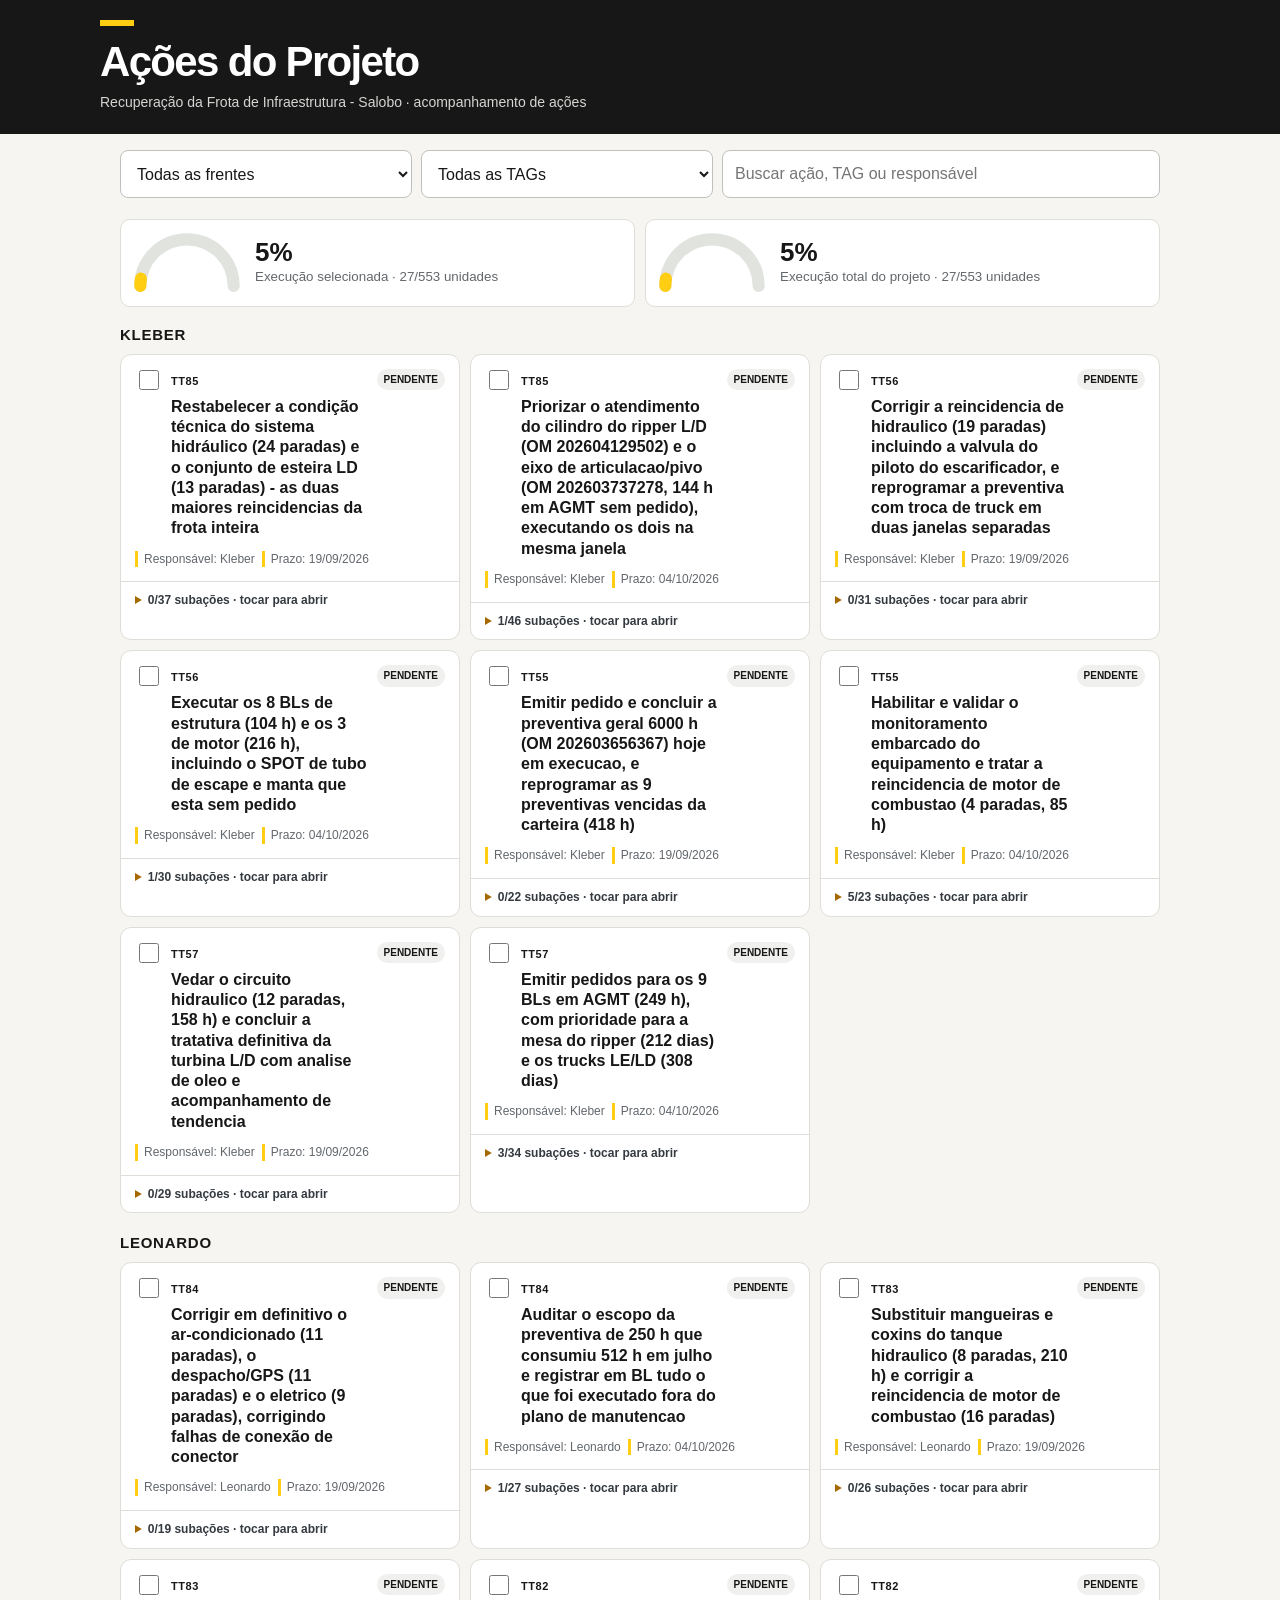
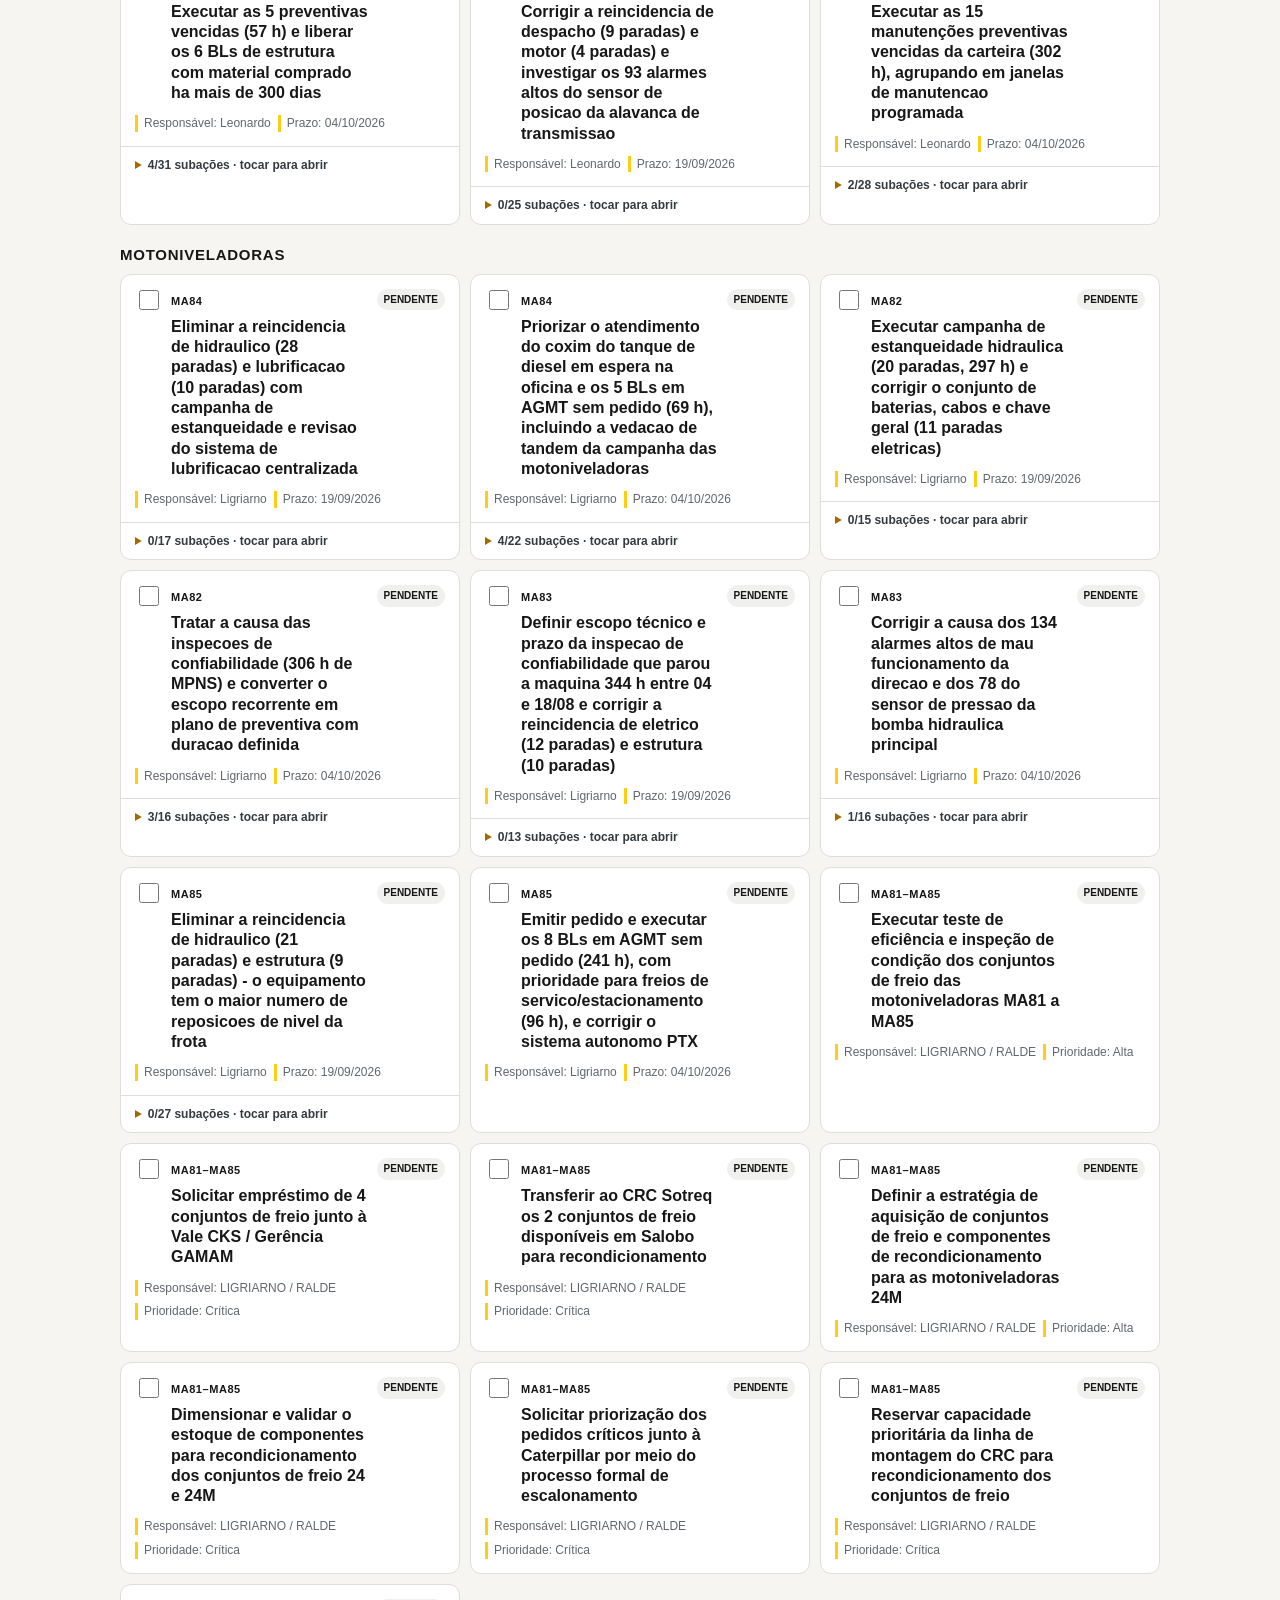
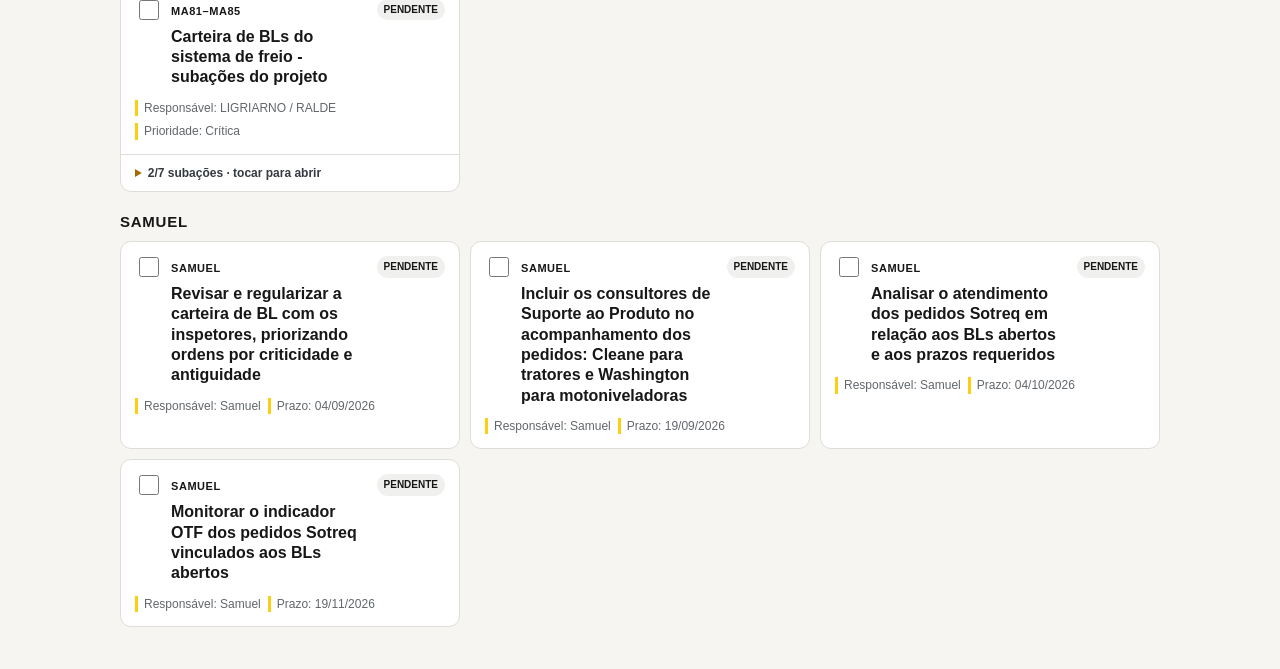
==== commit 65f90c1c: "Corrige execução das ações e subações no app cliente" ====
--- a/cliente/index.html
+++ b/cliente/index.html
@@ -21,7 +21,7 @@
 function resetTags(){const f=front.value;const tags=[...new Set(DATA.actions.filter(a=>!f||a.front===f).map(a=>a.equipment))].sort((a,b)=>a.localeCompare(b,'pt-BR'));tag.innerHTML='<option value="">Todas as TAGs</option>'+tags.map(t=>'<option value="'+esc(t)+'">'+esc(t)+'</option>').join('')}
 function units(arr,t=''){let total=0,done=0;arr.forEach(a=>{const allSubs=subsFor(a.id),subs=viewSubs(a,t);if(allSubs.length){total+=subs.length;done+=subs.filter(subDone).length}else{total++;if(actionDone(a))done++}});return {total,done,pct:total?Math.round(done*100/total):0}}
 function meter(label,p){const dash=(Math.max(0,Math.min(100,p.pct))/100*157).toFixed(1);return '<article class="meter"><svg viewBox="0 0 120 70" aria-hidden="true"><path d="M10 60 A50 50 0 0 1 110 60" fill="none" stroke="#e1e3df" stroke-width="13" stroke-linecap="round"/><path d="M10 60 A50 50 0 0 1 110 60" fill="none" stroke="#ffcd11" stroke-width="13" stroke-linecap="round" pathLength="157" stroke-dasharray="'+dash+' 157"/></svg><div><b>'+p.pct+'%</b><small>'+esc(label)+' · '+p.done+'/'+p.total+' unidades</small></div></article>'}
-function render(){const f=front.value,t=tag.value,q=norm(search.value);const filtered=DATA.actions.filter(a=>(!f||a.front===f)&&(!t||a.equipment===t||subsFor(a.id).some(s=>s.equipment===t))&&(!q||norm([a.title,a.equipment,a.responsible,a.front].join(' ')).includes(q)));meters.innerHTML=meter('Execução selecionada',units(filtered,t))+meter('Execução total do projeto',units(DATA.actions));const grouped=Object.groupBy(filtered,a=>a.front);list.innerHTML=filtered.length?Object.entries(grouped).sort(([a],[b])=>a.localeCompare(b,'pt-BR')).map(([name,items])=>'<section class="group"><h2>'+esc(name)+'</h2><div class="cards">'+items.map(a=>{const subs=viewSubs(a,t), done=viewDone(a,t), p=units([a],t);return '<article class="card"><div class="action"><div class="actiontop"><input class="check" type="checkbox" aria-label="Concluir ação" '+(done?'checked':'')+' onchange="toggleAction(''+esc(a.id)+'',this.checked,''+esc(t)+'')"><div><span class="tag">'+esc(a.equipment)+'</span><p class="title">'+esc(a.title)+'</p></div><span class="state '+(done?'done':'')+'">'+(done?'CONCLUÍDA':'PENDENTE')+'</span></div><div class="meta"><span>Responsável: '+esc(a.responsible)+'</span>'+(a.due?'<span>Prazo: '+esc(a.due)+'</span>':'')+(a.priority?'<span>Prioridade: '+esc(a.priority)+'</span>':'')+'</div></div>'+(subs.length?'<details><summary>'+p.done+'/'+p.total+' subações · tocar para abrir</summary><div class="subs">'+subs.map(s=>'<label class="subrow"><input class="check" type="checkbox" '+(subDone(s)?'checked':'')+' onchange="toggleSub(''+esc(s.id)+'',this.checked)"><span><b>'+esc(s.type)+(s.number?' · '+esc(s.number):'')+'</b>'+esc(s.description)+'</span></label>').join('')+'</div></details>':'')+'</article>'}).join('')+'</div></section>').join(''):'<div class="empty">Nenhuma ação encontrada com estes filtros.</div>'}
+function render(){const f=front.value,t=tag.value,q=norm(search.value);const filtered=DATA.actions.filter(a=>(!f||a.front===f)&&(!t||a.equipment===t||subsFor(a.id).some(s=>s.equipment===t))&&(!q||norm([a.title,a.equipment,a.responsible,a.front].join(' ')).includes(q)));meters.innerHTML=meter('Execução selecionada',units(filtered,t))+meter('Execução total do projeto',units(DATA.actions));const grouped=Object.groupBy(filtered,a=>a.front);list.innerHTML=filtered.length?Object.entries(grouped).sort(([a],[b])=>a.localeCompare(b,'pt-BR')).map(([name,items])=>'<section class="group"><h2>'+esc(name)+'</h2><div class="cards">'+items.map(a=>{const subs=viewSubs(a,t), done=viewDone(a,t), p=units([a],t);return '<article class="card"><div class="action"><div class="actiontop"><input class="check" type="checkbox" aria-label="Concluir ação" '+(done?'checked':'')+' onchange="toggleAction(&quot;'+esc(a.id)+'&quot;,this.checked,&quot;'+esc(t)+'&quot;)"><div><span class="tag">'+esc(a.equipment)+'</span><p class="title">'+esc(a.title)+'</p></div><span class="state '+(done?'done':'')+'">'+(done?'CONCLUÍDA':'PENDENTE')+'</span></div><div class="meta"><span>Responsável: '+esc(a.responsible)+'</span>'+(a.due?'<span>Prazo: '+esc(a.due)+'</span>':'')+(a.priority?'<span>Prioridade: '+esc(a.priority)+'</span>':'')+'</div></div>'+(subs.length?'<details><summary>'+p.done+'/'+p.total+' subações · tocar para abrir</summary><div class="subs">'+subs.map(s=>'<label class="subrow"><input class="check" type="checkbox" '+(subDone(s)?'checked':'')+' onchange="toggleSub(&quot;'+esc(s.id)+'&quot;,this.checked)"><span><b>'+esc(s.type)+(s.number?' · '+esc(s.number):'')+'</b>'+esc(s.description)+'</span></label>').join('')+'</div></details>':'')+'</article>'}).join('')+'</div></section>').join(''):'<div class="empty">Nenhuma ação encontrada com estes filtros.</div>'}
 function toggleAction(id,checked,t=''){const a=DATA.actions.find(x=>x.id===id),subs=viewSubs(a,t);if(subs.length)subs.forEach(s=>S.sub[s.id]=checked);else S.action[id]=checked;save();render()};function toggleSub(id,checked){S.sub[id]=checked;save();render()};window.toggleAction=toggleAction;window.toggleSub=toggleSub;
 front.addEventListener('change',()=>{resetTags();render()});tag.addEventListener('change',render);search.addEventListener('input',render);resetTags();render();
 let deferredPrompt;const install=document.getElementById('install');window.addEventListener('beforeinstallprompt',e=>{e.preventDefault();deferredPrompt=e;install.style.display='block'});install.addEventListener('click',async()=>{if(!deferredPrompt)return;deferredPrompt.prompt();await deferredPrompt.userChoice;deferredPrompt=null;install.style.display='none'});if('serviceWorker' in navigator)navigator.serviceWorker.register('sw.js');
